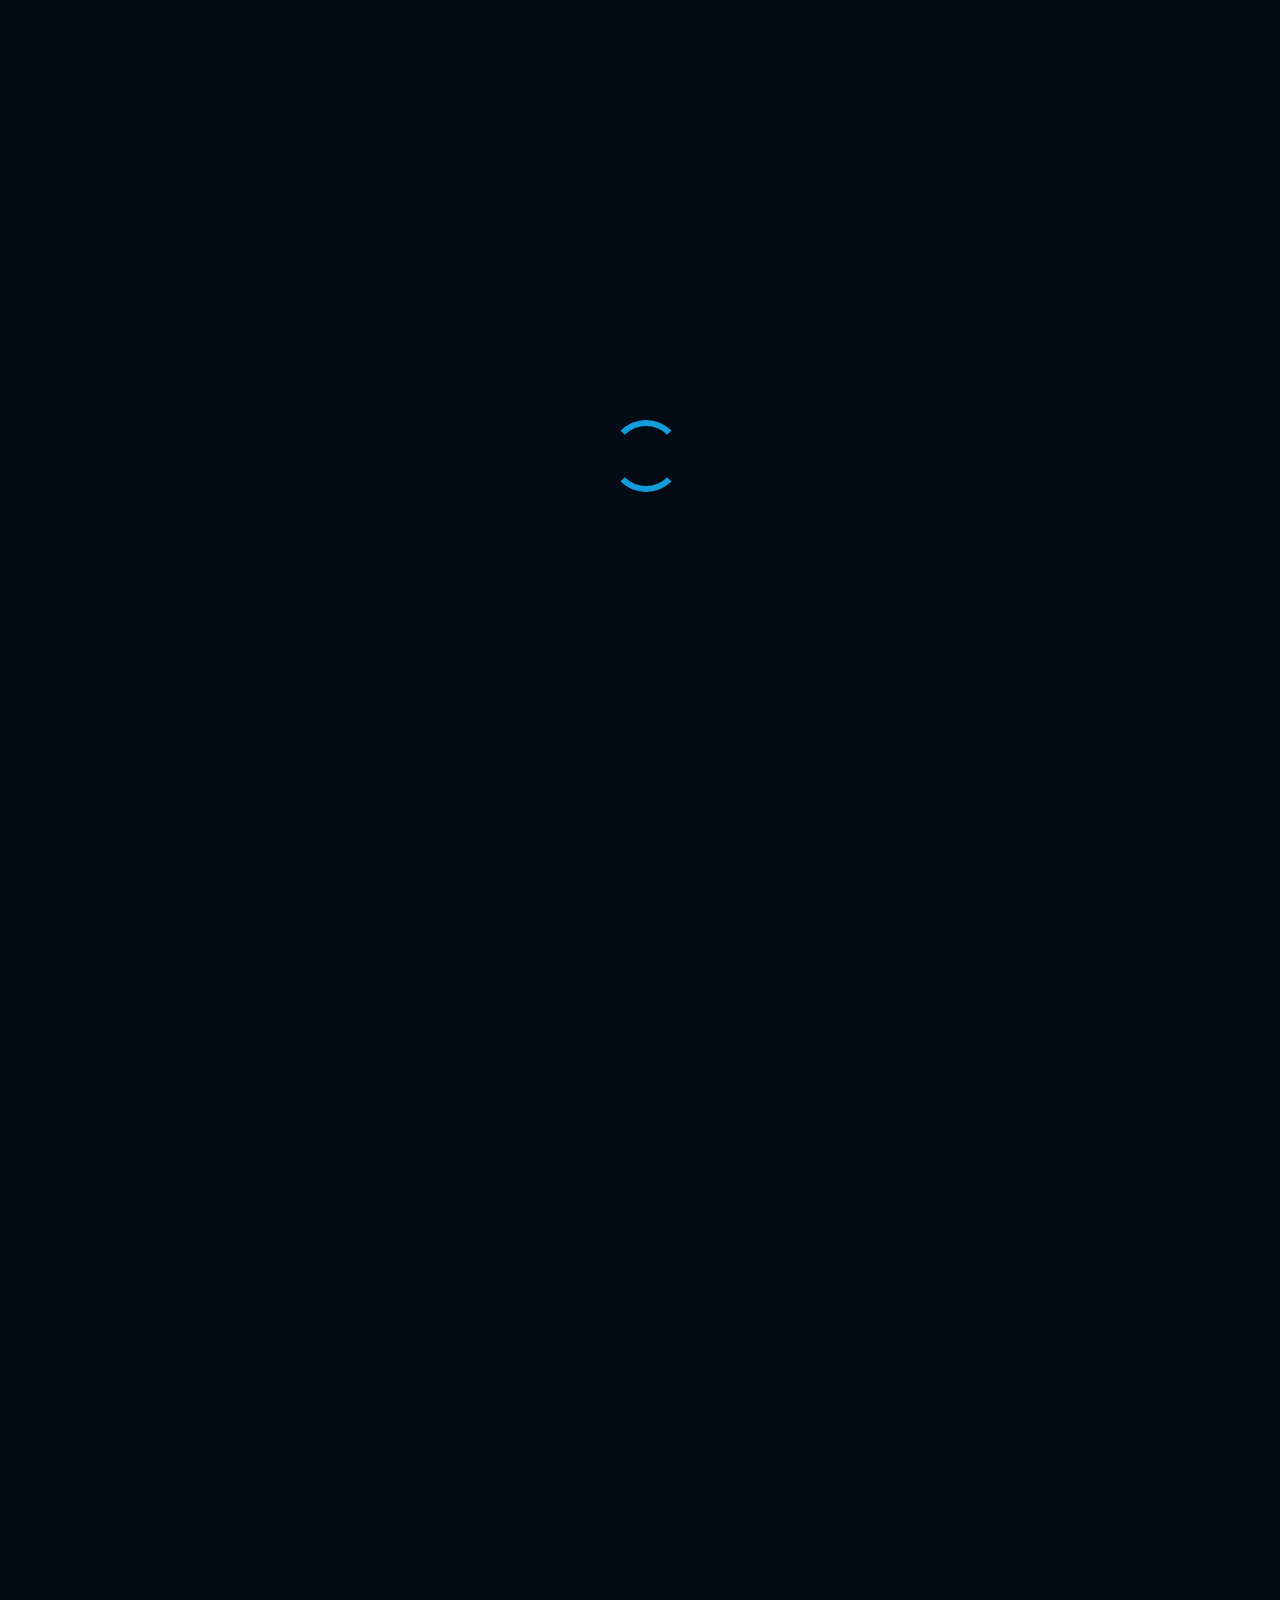
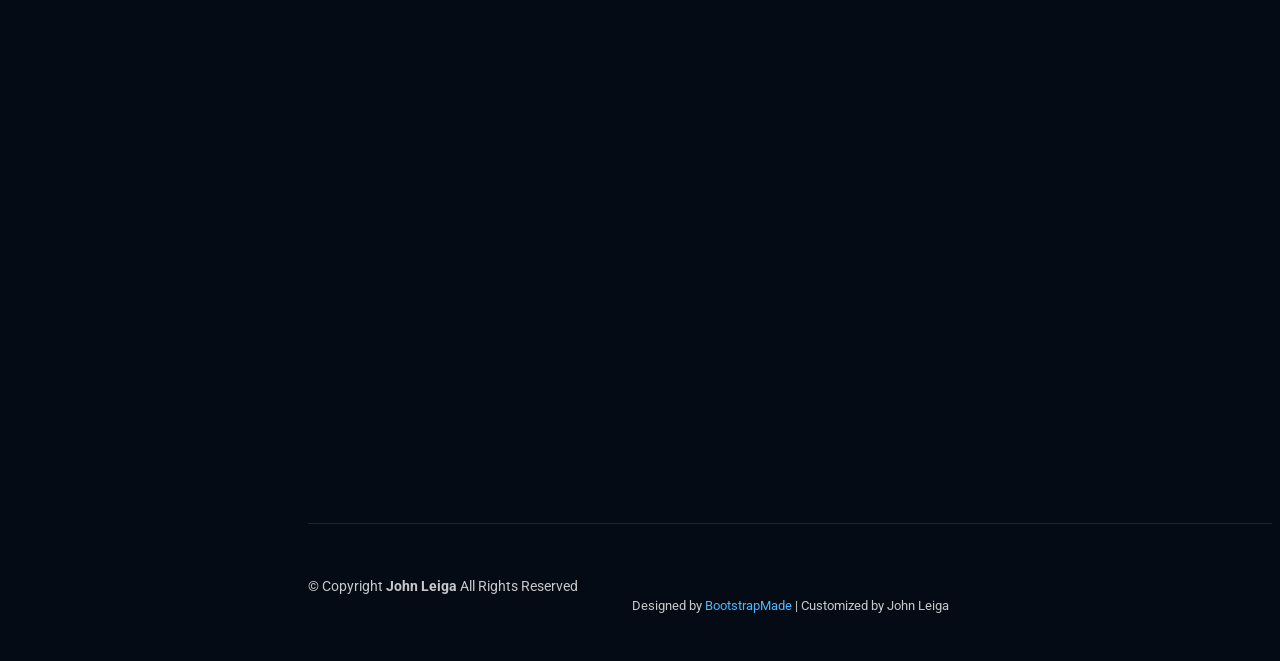
==== index.html @ da469905 "fixed sidebar labeling" ====
<!DOCTYPE html>
<html lang="en">

<head>
  <meta charset="utf-8">
  <meta content="width=device-width, initial-scale=1.0" name="viewport">
  <title>John Leiga | Mechanical Engineer</title>
  <meta content="Mechanical engineering portfolio for John Leiga featuring aerospace hardware, industrial systems optimization, and large-scale ML system design." name="description">
  <meta content="John Leiga, Mechanical Engineer, Portfolio, Aerospace, Manufacturing, Tesla, Hubble" name="keywords">

  <link href="assets/img/favicon.png" rel="icon">
  <link href="assets/img/apple-touch-icon.png" rel="apple-touch-icon">

  <link href="https://fonts.googleapis.com" rel="preconnect">
  <link href="https://fonts.gstatic.com" rel="preconnect" crossorigin>
  <link href="https://fonts.googleapis.com/css2?family=Roboto:ital,wght@0,100;0,300;0,400;0,500;0,700;0,900;1,100;0,300;1,400;1,500;1,700;1,900&family=Poppins:ital,wght@0,100;0,200;0,300;0,400;0,500;0,600;0,700;0,800;0,900;1,100;1,200;1,300;1,400;1,500;1,600;1,700;1,800;1,900&family=Raleway:ital,wght@0,100;0,200;0,300;0,400;0,500;0,600;0,700;0,800;0,900;1,100;1,200;1,300;1,400;1,500;1,600;1,700;1,800;1,900&display=swap" rel="stylesheet">

  <link href="assets/vendor/bootstrap/css/bootstrap.min.css" rel="stylesheet">
  <link href="assets/vendor/bootstrap-icons/bootstrap-icons.css" rel="stylesheet">
  <link href="assets/vendor/aos/aos.css" rel="stylesheet">
  <link href="assets/vendor/glightbox/css/glightbox.min.css" rel="stylesheet">
  <link href="assets/vendor/swiper/swiper-bundle.min.css" rel="stylesheet">

  <link href="assets/css/main.css" rel="stylesheet">
</head>

<body class="index-page">

  <header id="header" class="header dark-background d-flex flex-column">
    <i class="header-toggle d-xl-none bi bi-list"></i>

    <div class="profile-img">
      <img src="assets/img/headshot3.jpg" alt="John Leiga" class="img-fluid rounded-circle">
    </div>

    <a href="index.html" class="logo d-flex align-items-center justify-content-center">
      <h1 class="sitename">John Leiga</h1>
    </a>

    <div class="social-links text-center">
      <a href="https://github.com/johnleiga" class="github" target="_blank" rel="noopener noreferrer"><i class="bi bi-github"></i></a>
      <a href="https://www.linkedin.com/in/john-leiga-a56b13180/" class="linkedin" target="_blank" rel="noopener noreferrer"><i class="bi bi-linkedin"></i></a>
      <a href="mailto:johnleiga9@gmail.com"><i class="bi bi-envelope"></i></a>
    </div>

    <nav id="navmenu" class="navmenu">
      <ul>
        <li><a href="#hero" class="active"><i class="bi bi-house navicon"></i>Home</a></li>
        <li><a href="#about"><i class="bi bi-person navicon"></i>About</a></li>
        <li><a href="#resume"><i class="bi bi-file-earmark-text navicon"></i>Selected Results</a></li>
        <li><a href="#portfolio"><i class="bi bi-images navicon"></i>Portfolio</a></li>
        <li><a href="#focus"><i class="bi bi-hdd-stack navicon"></i>Focus Areas</a></li>
        <li><a href="#contact"><i class="bi bi-envelope navicon"></i>Contact</a></li>
      </ul>
    </nav>
  </header>

  <main class="main">

    <section id="hero" class="hero section dark-background">
      <img src="assets/img/grey-sand.jpg" alt="" data-aos="fade-in">

      <div class="container" data-aos="fade-up" data-aos-delay="100">
        <h2>John Leiga</h2>
        <p>I'm <span class="typed" data-typed-items="a Mechanical Engineer,a Hardware Builder,a Systems Thinker">a Mechanical Engineer</span></p>
        <a href="assets/files/john_resume_v_2_8.pdf" class="hero-resume-btn" target="_blank" rel="noopener noreferrer">
          <i class="bi bi-download"></i>
          Download Resume
        </a>
      </div>
    </section>

    <section id="about" class="about section">
      <div class="container section-title" data-aos="fade-up">
        <h2>About</h2>
        <p>
          Mechanical engineer focused on designing, building, and improving high-performance hardware systems under real-world constraints.
          My experience spans aerospace instrumentation, industrial manufacturing systems, and independently built large-scale computational systems.
        </p>
      </div>

      <div class="container" data-aos="fade-up" data-aos-delay="100">
        <div class="row gy-4 justify-content-center">
          <div class="col-lg-4">
            <img src="assets/img/headshot3.jpg" class="img-fluid" alt="John Leiga">
          </div>
          <div class="col-lg-8 content">
            <h2>Mechanical Engineer</h2>
            <p class="fst-italic py-3">
              I design and build high-reliability hardware and complex engineering systems across aerospace,
              manufacturing, and data-driven environments.
            </p>
            <div class="row">
              <div class="col-lg-6">
                <ul>
                  <li><i class="bi bi-chevron-right"></i> <strong>Location:</strong> <span>St. Louis, MO (Open to Relocation)</span></li>
                  <li><i class="bi bi-chevron-right"></i> <strong>Citizenship:</strong> <span>U.S. Citizen</span></li>
                  <li><i class="bi bi-chevron-right"></i> <strong>Programs:</strong> <span>Eligible for export-controlled work</span></li>
                  <li><i class="bi bi-chevron-right"></i> <strong>Education:</strong> <span>B.S. Mechanical Engineering</span></li>
                </ul>
              </div>
              <div class="col-lg-6">
                <ul>
                  <li><i class="bi bi-chevron-right"></i> <strong>Focus:</strong> <span>Hardware, manufacturing, system design</span></li>
                  <li><i class="bi bi-chevron-right"></i> <strong>CAD:</strong> <span>SolidWorks, Autodesk Inventor</span></li>
                  <li><i class="bi bi-chevron-right"></i> <strong>Technical Stack:</strong> <span>Python, MATLAB, Minitab</span></li>
                  <li><i class="bi bi-chevron-right"></i> <strong>Links:</strong> <span>GitHub & LinkedIn below</span></li>
                </ul>
              </div>
            </div>
            <p class="py-3">
              The projects on this site show the range of work I enjoy most: redesigning aerospace hardware under demanding constraints,
              stabilizing real production systems, and building modular technical infrastructure from scratch.
            </p>
          </div>
        </div>
      </div>
    </section>

    <section id="resume" class="stats section">
      <div class="container section-title" data-aos="fade-up">
        <h2>Selected Results</h2>
        <p>Examples of scale, ownership, and measurable impact across hardware and systems work.</p>
      </div>

      <div class="container" data-aos="fade-up" data-aos-delay="100">
        <div class="row gy-4">

          <div class="col-lg-3 col-md-6">
            <div class="stats-item">
              <i class="bi bi-rocket-takeoff"></i>
              <span data-purecounter-start="0" data-purecounter-end="40" data-purecounter-duration="1" class="purecounter"></span>
              <p><strong>$40M+ Program</strong> <span>preserved through aerospace transducer redesign</span></p>
            </div>
          </div>

          <div class="col-lg-3 col-md-6">
            <div class="stats-item">
              <i class="bi bi-cash-stack"></i>
              <span data-purecounter-start="0" data-purecounter-end="30" data-purecounter-duration="1" class="purecounter"></span>
              <p><strong>30% System Cost Reduction</strong> <span>achieved through architecture-level redesign</span></p>
            </div>
          </div>

          <div class="col-lg-3 col-md-6">
            <div class="stats-item">
              <i class="bi bi-gear-wide-connected"></i>
              <span data-purecounter-start="0" data-purecounter-end="14" data-purecounter-duration="1" class="purecounter"></span>
              <p><strong>14 Furnaces Stabilized</strong> <span>through mechanical and controls improvements</span></p>
            </div>
          </div>

          <div class="col-lg-3 col-md-6">
            <div class="stats-item">
              <i class="bi bi-graph-up-arrow"></i>
              <span data-purecounter-start="0" data-purecounter-end="200" data-purecounter-duration="1" class="purecounter"></span>
              <p><strong>$200K Annual Savings</strong> <span>delivered via startup waste elimination</span></p>
            </div>
          </div>

        </div>
      </div>
    </section>

    <section id="portfolio" class="portfolio section light-background">
      <div class="container section-title" data-aos="fade-up">
        <h2>Portfolio</h2>
        <p>Selected projects spanning aerospace hardware, industrial systems, and large-scale computational engineering.</p>
      </div>

      <div class="container">
        <div class="row gy-4 isotope-container" data-aos="fade-up" data-aos-delay="200">

          <div class="col-lg-4 col-md-6 portfolio-item isotope-item">
            <div class="portfolio-content h-100">
              <img src="assets/img/transducer2.jpeg" class="img-fluid" alt="Pressure transducer redesign">
              <div class="portfolio-info">
                <h4>Aerospace Pressure Transducer Redesign</h4>
                <p>Redesigned sensing architecture to preserve a $40M+ aerospace program.</p>
                <a href="portfolio-details.html" title="View Project" class="details-link"><i class="bi bi-link-45deg"></i></a>
              </div>
            </div>
          </div>

          <div class="col-lg-4 col-md-6 portfolio-item isotope-item">
            <div class="portfolio-content h-100">
              <img src="assets/img/portfolio/perlite-cuisson.jpg" class="img-fluid" alt="Industrial furnace optimization">
              <div class="portfolio-info">
                <h4>Industrial Furnace System Optimization</h4>
                <p>Stabilized a 14-furnace production system and eliminated startup waste.</p>
                <a href="service-details.html" title="View Project" class="details-link"><i class="bi bi-link-45deg"></i></a>
              </div>
            </div>
          </div>

          <div class="col-lg-4 col-md-6 portfolio-item isotope-item">
            <div class="portfolio-content h-100">
              <img src="assets/img/backbone_shap_summary.jpg" class="img-fluid" alt="Quantitative research system">
              <div class="portfolio-info">
                <h4>Quantitative Research &amp; Modeling System</h4>
                <p>Built a production-style ML pipeline for large-scale market data research.</p>
                <a href="starter-page.html" title="View Project" class="details-link"><i class="bi bi-link-45deg"></i></a>
              </div>
            </div>
          </div>

        </div>
      </div>
    </section>

    <section id="focus" class="services section">
      <div class="container section-title" data-aos="fade-up">
        <h2>Focus Areas</h2>
        <p>Core engineering themes that connect the work shown throughout this portfolio.</p>
      </div>

      <div class="container">
        <div class="row gy-4">

          <div class="col-lg-4 col-md-6" data-aos="fade-up" data-aos-delay="100">
            <div class="service-item position-relative">
              <div class="icon">
                <i class="bi bi-tools"></i>
              </div>
              <h3>Hardware Design</h3>
              <p>Precision mechanical design, GD&amp;T, tolerance analysis, structural reasoning, and prototype-backed iteration.</p>
            </div>
          </div>

          <div class="col-lg-4 col-md-6" data-aos="fade-up" data-aos-delay="200">
            <div class="service-item position-relative">
              <div class="icon">
                <i class="bi bi-cpu"></i>
              </div>
              <h3>System Optimization</h3>
              <p>Root-cause analysis and implementation work across manufacturing systems, control logic, and operating constraints.</p>
            </div>
          </div>

          <div class="col-lg-4 col-md-6" data-aos="fade-up" data-aos-delay="300">
            <div class="service-item position-relative">
              <div class="icon">
                <i class="bi bi-diagram-3"></i>
              </div>
              <h3>Systems Architecture</h3>
              <p>Modular design thinking across both physical and software-based systems, with emphasis on reproducibility and scalability.</p>
            </div>
          </div>

        </div>
      </div>
    </section>

    <section id="contact" class="contact section">
      <div class="container section-title" data-aos="fade-up">
        <h2>Contact</h2>
        <p>The best way to reach or review more of my work is through the links below.</p>
      </div>

      <div class="container" data-aos="fade-up" data-aos-delay="100">
        <div class="row gy-4">
          <div class="col-lg-6">
            <div class="info-wrap">
              <a href="https://www.google.com/maps/search/?api=1&query=St.+Louis,+MO" class="info-item info-link d-flex" data-aos="fade-up" data-aos-delay="200" target="_blank" rel="noopener noreferrer">
                <i class="bi bi-geo-alt flex-shrink-0"></i>
                <div>
                  <h3>Location</h3>
                  <p>St. Louis, MO (Open to Relocation)</p>
                </div>
              </a>

              <a href="https://github.com/johnleiga" class="info-item info-link d-flex" data-aos="fade-up" data-aos-delay="300" target="_blank" rel="noopener noreferrer">
                <i class="bi bi-github flex-shrink-0"></i>
                <div>
                  <h3>GitHub</h3>
                  <p>github.com/johnleiga</p>
                </div>
              </a>

              <a href="https://www.linkedin.com/in/john-leiga-a56b13180/" class="info-item info-link d-flex" data-aos="fade-up" data-aos-delay="400" target="_blank" rel="noopener noreferrer">
                <i class="bi bi-linkedin flex-shrink-0"></i>
                <div>
                  <h3>LinkedIn</h3>
                  <p>linkedin.com/in/john-leiga-a56b13180</p>
                </div>
              </a>

              <a href="mailto:johnleiga9@gmail.com" class="info-item info-link d-flex" data-aos="fade-up" data-aos-delay="500">
                <i class="bi bi-envelope flex-shrink-0"></i>
                <div>
                  <h3>Email</h3>
                  <p>johnleiga9@gmail.com</p>
                </div>
              </a>
            </div>
          </div>

          <div class="col-lg-6">
            <div class="info-wrap">
              <h3>What This Portfolio Shows</h3>
              <p>
                This site is built to give a concise view of how I approach engineering problems: understand the real constraint,
                identify the true driver of performance, and build a solution that holds up in practice.
              </p>
              <ul>
                <li>Aerospace hardware redesign under demanding technical and cost constraints</li>
                <li>Mechanical and process improvements in live manufacturing systems</li>
                <li>Independent design of a large-scale, production-style ML research system</li>
              </ul>
            </div>
          </div>
        </div>
      </div>
    </section>

  </main>

  <footer id="footer" class="footer position-relative light-background">
    <div class="container">
      <div class="copyright text-center ">
        <p>© <span>Copyright</span> <strong class="px-1 sitename">John Leiga</strong> <span>All Rights Reserved</span></p>
      </div>
      <div class="credits">
        Designed by <a href="https://bootstrapmade.com/" target="_blank" rel="noopener noreferrer">BootstrapMade</a> | Customized by John Leiga
      </div>
    </div>
  </footer>

  <a href="#" id="scroll-top" class="scroll-top d-flex align-items-center justify-content-center"><i class="bi bi-arrow-up-short"></i></a>
  <div id="preloader"></div>

  <script src="assets/vendor/bootstrap/js/bootstrap.bundle.min.js"></script>
  <script src="assets/vendor/php-email-form/validate.js"></script>
  <script src="assets/vendor/aos/aos.js"></script>
  <script src="assets/vendor/typed.js/typed.umd.js"></script>
  <script src="assets/vendor/purecounter/purecounter_vanilla.js"></script>
  <script src="assets/vendor/waypoints/noframework.waypoints.js"></script>
  <script src="assets/vendor/glightbox/js/glightbox.min.js"></script>
  <script src="assets/vendor/imagesloaded/imagesloaded.pkgd.min.js"></script>
  <script src="assets/vendor/isotope-layout/isotope.pkgd.min.js"></script>
  <script src="assets/vendor/swiper/swiper-bundle.min.js"></script>
  <script src="assets/js/main.js"></script>

</body>

</html>
---- assets/css/main.css ----
/**
* Template Name: iPortfolio
* Template URL: https://bootstrapmade.com/iportfolio-bootstrap-portfolio-websites-template/
* Updated: Jun 29 2024 with Bootstrap v5.3.3
* Author: BootstrapMade.com
* License: https://bootstrapmade.com/license/
*/

/*--------------------------------------------------------------
# Font & Color Variables
# Help: https://bootstrapmade.com/color-system/
--------------------------------------------------------------*/
/* Fonts */
:root {
  --default-font: "Roboto",  system-ui, -apple-system, "Segoe UI", Roboto, "Helvetica Neue", Arial, "Noto Sans", "Liberation Sans", sans-serif, "Apple Color Emoji", "Segoe UI Emoji", "Segoe UI Symbol", "Noto Color Emoji";
  --heading-font: "Raleway",  sans-serif;
  --nav-font: "Poppins",  sans-serif;
}

/* Global Colors - The following color variables are used throughout the website. Updating them here will change the color scheme of the entire website */
:root { 
  --background-color: #ffffff; /* Background color for the entire website, including individual sections */
  --default-color: #272829; /* Default color used for the majority of the text content across the entire website */
  --heading-color: #050d18; /* Color for headings, subheadings and title throughout the website */
  --accent-color: #149ddd; /* Accent color that represents your brand on the website. It's used for buttons, links, and other elements that need to stand out */
  --surface-color: #ffffff; /* The surface color is used as a background of boxed elements within sections, such as cards, icon boxes, or other elements that require a visual separation from the global background. */
  --contrast-color: #ffffff; /* Contrast color for text, ensuring readability against backgrounds of accent, heading, or default colors. */
}

/* Nav Menu Colors - The following color variables are used specifically for the navigation menu. They are separate from the global colors to allow for more customization options */
:root {
  --nav-color: #a8a9b4;  /* The default color of the main navmenu links */
  --nav-hover-color: #ffffff; /* Applied to main navmenu links when they are hovered over or active */
  --nav-mobile-background-color: #040b14; /* Used as the background color for mobile navigation menu */
  --nav-dropdown-background-color: #040b14; /* Used as the background color for dropdown items that appear when hovering over primary navigation items */
  --nav-dropdown-color: #a8a9b4; /* Used for navigation links of the dropdown items in the navigation menu. */
  --nav-dropdown-hover-color: #ffffff; /* Similar to --nav-hover-color, this color is applied to dropdown navigation links when they are hovered over. */
}

/* Color Presets - These classes override global colors when applied to any section or element, providing reuse of the sam color scheme. */

.light-background {
  --background-color: #f4fafd;
  --surface-color: #ffffff;
}

.dark-background {
  --background-color: #040b14;
  --default-color: #ffffff;
  --heading-color: #ffffff;
  --surface-color: #151f2b;
  --contrast-color: #ffffff;
}

/* Smooth scroll */
:root {
  scroll-behavior: smooth;
}

/*--------------------------------------------------------------
# General Styling & Shared Classes
--------------------------------------------------------------*/
body {
  color: var(--default-color);
  background-color: var(--background-color);
  font-family: var(--default-font);
}

a {
  color: var(--accent-color);
  text-decoration: none;
  transition: 0.3s;
}

a:hover {
  color: color-mix(in srgb, var(--accent-color), transparent 25%);
  text-decoration: none;
}

h1,
h2,
h3,
h4,
h5,
h6 {
  color: var(--heading-color);
  font-family: var(--heading-font);
}

/* PHP Email Form Messages
------------------------------*/
.php-email-form .error-message {
  display: none;
  background: #df1529;
  color: #ffffff;
  text-align: left;
  padding: 15px;
  margin-bottom: 24px;
  font-weight: 600;
}

.php-email-form .sent-message {
  display: none;
  color: #ffffff;
  background: #059652;
  text-align: center;
  padding: 15px;
  margin-bottom: 24px;
  font-weight: 600;
}

.php-email-form .loading {
  display: none;
  background: var(--surface-color);
  text-align: center;
  padding: 15px;
  margin-bottom: 24px;
}

.php-email-form .loading:before {
  content: "";
  display: inline-block;
  border-radius: 50%;
  width: 24px;
  height: 24px;
  margin: 0 10px -6px 0;
  border: 3px solid var(--accent-color);
  border-top-color: var(--surface-color);
  animation: php-email-form-loading 1s linear infinite;
}

@keyframes php-email-form-loading {
  0% {
    transform: rotate(0deg);
  }

  100% {
    transform: rotate(360deg);
  }
}

/*--------------------------------------------------------------
# Global Header
--------------------------------------------------------------*/
.header {
  color: var(--default-color);
  background-color: var(--background-color);
  position: fixed;
  top: 0;
  left: 0;
  bottom: 0;
  padding: 0 15px;
  width: 300px;
  transition: all ease-in-out 0.3s;
  overflow-y: auto;
  z-index: 997;
  border-right: 1px solid color-mix(in srgb, var(--default-color), transparent 90%);
}

.header .profile-img img {
  margin: 15px auto;
  display: block;
  width: 120px;
  border: 8px solid color-mix(in srgb, var(--default-color), transparent 85%);
}

.header .logo {
  line-height: 1;
  margin-bottom: 15px;
}

.header .logo img {
  max-height: 32px;
  margin-right: 8px;
}

.header .logo h1 {
  font-size: 24px;
  margin: 0;
  font-weight: 700;
  color: var(--heading-color);
}

.header .social-links {
  margin: 0 0 20px 0;
}

.header .social-links a {
  font-size: 16px;
  display: inline-flex;
  align-items: center;
  justify-content: center;
  background: color-mix(in srgb, var(--default-color), transparent 90%);
  color: var(--default-color);
  margin: 0 2px;
  border-radius: 50%;
  text-align: center;
  width: 40px;
  height: 40px;
  transition: 0.3s;
}

.header .social-links a:hover {
  color: var(--contrast-color);
  background: var(--accent-color);
}

@media (min-width: 1200px) {

  .header~main,
  .header~#footer {
    margin-left: 300px;
  }
}

@media (max-width: 1199px) {
  .header {
    left: -100%;
  }
}

.header.header-show {
  left: 0;
}

.header .header-toggle {
  color: var(--contrast-color);
  background-color: var(--accent-color);
  font-size: 22px;
  display: flex;
  align-items: center;
  justify-content: center;
  width: 40px;
  height: 40px;
  border-radius: 50%;
  cursor: pointer;
  position: fixed;
  top: 15px;
  right: 15px;
  z-index: 9999;
  transition: background-color 0.3s;
}

.header .header-toggle:hover {
  color: var(--contrast-color);
  background-color: color-mix(in srgb, var(--accent-color) 90%, white 15%);
}

/*--------------------------------------------------------------
# Navigation Menu
--------------------------------------------------------------*/
.mobile-nav-toggle {
  display: none;
}

.navmenu {
  padding: 0;
  z-index: 9997;
}

.navmenu ul {
  list-style: none;
  padding: 0 0 20px 0;
  margin: 0;
}

.navmenu a,
.navmenu a:focus {
  color: var(--nav-color);
  padding: 15px 10px;
  font-family: var(--nav-font);
  font-size: 16px;
  font-weight: 400;
  display: flex;
  align-items: center;
  white-space: nowrap;
  transition: 0.3s;
  width: 100%;
}

.navmenu a .navicon,
.navmenu a:focus .navicon {
  font-size: 20px;
  margin-right: 10px;
}

.navmenu a .toggle-dropdown,
.navmenu a:focus .toggle-dropdown {
  font-size: 12px;
  line-height: 0;
  margin-left: auto;
  width: 30px;
  height: 30px;
  display: flex;
  align-items: center;
  justify-content: center;
  border-radius: 50%;
  transition: 0.3s;
  flex-shrink: 0;
  background-color: color-mix(in srgb, var(--accent-color), transparent 90%);
}

.navmenu a .toggle-dropdown:hover,
.navmenu a:focus .toggle-dropdown:hover {
  background-color: var(--accent-color);
  color: var(--contrast-color);
}

.navmenu a:hover,
.navmenu .active,
.navmenu .active:focus {
  color: var(--nav-hover-color);
}

.navmenu a:hover .navicon,
.navmenu .active .navicon,
.navmenu .active:focus .navicon {
  color: var(--accent-color);
}

.navmenu .active .toggle-dropdown,
.navmenu .active:focus .toggle-dropdown {
  background-color: var(--accent-color);
  color: var(--contrast-color);
  transform: rotate(180deg);
}

.navmenu .dropdown {
  display: block;
}

.navmenu .dropdown a,
.navmenu .dropdown a:focus {
  color: --nav-dropdown-color;
}

.navmenu .dropdown a:hover,
.navmenu .dropdown .active,
.navmenu .dropdown .active:focus {
  color: var(--nav-dropdown-hover-color);
}

.navmenu .dropdown ul {
  position: static;
  display: none;
  z-index: 99;
  padding: 5px 10px;
  margin: 5px 10px;
  background-color: var(--nav-dropdown-background-color);
  border: 1px solid color-mix(in srgb, var(--default-color), transparent 90%);
  box-shadow: none;
  transition: all 0.5s ease-in-out;
}

.navmenu .dropdown ul ul {
  background-color: rgba(33, 37, 41, 0.1);
}

.navmenu .dropdown>.dropdown-active {
  display: block;
  background-color: rgba(33, 37, 41, 0.03);
}

/*--------------------------------------------------------------
# Global Footer
--------------------------------------------------------------*/
.footer {
  color: var(--default-color);
  background-color: var(--background-color);
  font-size: 14px;
  padding: 40px 0;
  position: relative;
  border-top: 1px solid color-mix(in srgb, var(--default-color), transparent 90%);
}

.footer .copyright p {
  margin-bottom: 0;
}

.footer .credits {
  margin-top: 4px;
  font-size: 13px;
  text-align: center;
}

/*--------------------------------------------------------------
# Preloader
--------------------------------------------------------------*/
#preloader {
  position: fixed;
  inset: 0;
  z-index: 999999;
  overflow: hidden;
  background: var(--background-color);
  transition: all 0.6s ease-out;
}

#preloader:before {
  content: "";
  position: fixed;
  top: calc(50% - 30px);
  left: calc(50% - 30px);
  border: 6px solid #ffffff;
  border-color: var(--accent-color) transparent var(--accent-color) transparent;
  border-radius: 50%;
  width: 60px;
  height: 60px;
  animation: animate-preloader 1.5s linear infinite;
}

@keyframes animate-preloader {
  0% {
    transform: rotate(0deg);
  }

  100% {
    transform: rotate(360deg);
  }
}

/*--------------------------------------------------------------
# Scroll Top Button
--------------------------------------------------------------*/
.scroll-top {
  position: fixed;
  visibility: hidden;
  opacity: 0;
  right: 15px;
  bottom: -15px;
  z-index: 99999;
  background-color: var(--accent-color);
  width: 44px;
  height: 44px;
  border-radius: 50px;
  transition: all 0.4s;
}

.scroll-top i {
  font-size: 24px;
  color: var(--contrast-color);
  line-height: 0;
}

.scroll-top:hover {
  background-color: color-mix(in srgb, var(--accent-color), transparent 20%);
  color: var(--contrast-color);
}

.scroll-top.active {
  visibility: visible;
  opacity: 1;
  bottom: 15px;
}

/*--------------------------------------------------------------
# Disable aos animation delay on mobile devices
--------------------------------------------------------------*/
@media screen and (max-width: 768px) {
  [data-aos-delay] {
    transition-delay: 0 !important;
  }
}

/*--------------------------------------------------------------
# Global Page Titles & Breadcrumbs
--------------------------------------------------------------*/
.page-title {
  color: var(--default-color);
  background-color: var(--background-color);
  padding: 25px 0;
  position: relative;
}

.page-title h1 {
  font-size: 24px;
  font-weight: 700;
}

.page-title .breadcrumbs ol {
  display: flex;
  flex-wrap: wrap;
  list-style: none;
  padding: 0;
  margin: 0;
  font-size: 14px;
  font-weight: 400;
}

.page-title .breadcrumbs ol li+li {
  padding-left: 10px;
}

.page-title .breadcrumbs ol li+li::before {
  content: "/";
  display: inline-block;
  padding-right: 10px;
  color: color-mix(in srgb, var(--default-color), transparent 70%);
}

/*--------------------------------------------------------------
# Global Sections
--------------------------------------------------------------*/
section,
.section {
  color: var(--default-color);
  background-color: var(--background-color);
  padding: 60px 0;
  overflow: clip;
}

/*--------------------------------------------------------------
# Global Section Titles
--------------------------------------------------------------*/
.section-title {
  padding-bottom: 60px;
  position: relative;
}

.section-title h2 {
  font-size: 32px;
  font-weight: 700;
  margin-bottom: 20px;
  padding-bottom: 20px;
  position: relative;
}

.section-title h2:after {
  content: "";
  position: absolute;
  display: block;
  width: 50px;
  height: 3px;
  background: var(--accent-color);
  left: 0;
  bottom: 0;
}

.section-title p {
  margin-bottom: 0;
}

/*--------------------------------------------------------------
# Hero Section
--------------------------------------------------------------*/
.hero {
  width: 100%;
  min-height: 100vh;
  position: relative;
  padding: 80px 0;
  display: flex;
  align-items: center;
  justify-content: center;
}

.hero img {
  position: absolute;
  inset: 0;
  display: block;
  width: 100%;
  height: 100%;
  object-fit: cover;
  z-index: 1;
}

.hero:before {
  content: "";
  background: color-mix(in srgb, var(--background-color), transparent 70%);
  position: absolute;
  inset: 0;
  z-index: 2;
}

.hero .container {
  position: relative;
  z-index: 3;
}

.hero h2 {
  margin: 0;
  font-size: 64px;
  font-weight: 700;
}

.hero p {
  margin: 5px 0 0 0;
  font-size: 26px;
}

.hero p span {
  letter-spacing: 1px;
  border-bottom: 2px solid var(--accent-color);
}

.hero .hero-resume-btn {
  display: inline-flex;
  align-items: center;
  gap: 10px;
  margin-top: 28px;
  padding: 14px 24px;
  border-radius: 999px;
  background: #0d6efd;
  color: #ffffff;
  font-weight: 600;
  letter-spacing: 0.01em;
  box-shadow: 0 14px 28px rgba(13, 110, 253, 0.28);
}

.hero .hero-resume-btn:hover,
.hero .hero-resume-btn:focus {
  background: #3d8bfd;
  color: #ffffff;
  transform: translateY(-1px);
}

.hero .social-links {
  margin-top: 25px;
}

.hero .social-links a {
  font-size: 24px;
  display: inline-block;
  color: color-mix(in srgb, var(--default-color), transparent 50%);
  line-height: 1;
  margin-right: 20px;
  transition: 0.3s;
}

.hero .social-links a:hover {
  color: var(--accent-color);
}

@media (max-width: 768px) {
  .hero h2 {
    font-size: 32px;
  }

  .hero p {
    font-size: 20px;
  }
}

/*--------------------------------------------------------------
# About Section
--------------------------------------------------------------*/
.about .content h2 {
  font-weight: 700;
  font-size: 24px;
}

.about .content ul {
  list-style: none;
  padding: 0;
}

.about .content ul li {
  margin-bottom: 20px;
  display: flex;
  align-items: center;
}

.about .content ul strong {
  margin-right: 10px;
}

.about .content ul i {
  font-size: 16px;
  margin-right: 5px;
  color: var(--accent-color);
  line-height: 0;
}

/*--------------------------------------------------------------
# Stats Section
--------------------------------------------------------------*/
.stats .stats-item {
  padding: 30px;
  width: 100%;
}

.stats .stats-item i {
  color: var(--accent-color);
  display: block;
  font-size: 44px;
  float: left;
  line-height: 0;
}

.stats .stats-item .purecounter {
  color: var(--heading-color);
  font-size: 48px;
  line-height: 40px;
  display: block;
  font-weight: 700;
  margin-left: 60px;
}

.stats .stats-item p {
  color: color-mix(in srgb, var(--default-color), transparent 40%);
  padding: 15px 0 0 0;
  margin: 0 0 0 60px;
  font-family: var(--heading-font);
  font-size: 14px;
}

/*--------------------------------------------------------------
# Skills Section
--------------------------------------------------------------*/
.skills .progress {
  height: 60px;
  display: block;
  background: none;
  border-radius: 0;
}

.skills .progress .skill {
  color: var(--heading-color);
  padding: 0;
  margin: 0 0 6px 0;
  text-transform: uppercase;
  display: block;
  font-weight: 600;
  font-family: var(--heading-font);
}

.skills .progress .skill .val {
  float: right;
  font-style: normal;
}

.skills .progress-bar-wrap {
  background: color-mix(in srgb, var(--default-color), transparent 90%);
  height: 10px;
}

.skills .progress-bar {
  width: 1px;
  height: 10px;
  transition: 0.9s;
  background-color: var(--accent-color);
}

/*--------------------------------------------------------------
# Resume Section
--------------------------------------------------------------*/
.resume .resume-title {
  color: var(--heading-color);
  font-size: 26px;
  font-weight: 700;
  margin-top: 20px;
  margin-bottom: 20px;
}

.resume .resume-item {
  padding: 0 0 20px 20px;
  margin-top: -2px;
  border-left: 2px solid var(--accent-color);
  position: relative;
}

.resume .resume-item h4 {
  line-height: 18px;
  font-size: 18px;
  font-weight: 600;
  text-transform: uppercase;
  color: color-mix(in srgb, var(--default-color), transparent 20%);
  margin-bottom: 10px;
}

.resume .resume-item h5 {
  font-size: 16px;
  padding: 5px 15px;
  display: inline-block;
  font-weight: 600;
  margin-bottom: 10px;
}

.resume .resume-item ul {
  padding-left: 20px;
}

.resume .resume-item ul li {
  padding-bottom: 10px;
}

.resume .resume-item:last-child {
  padding-bottom: 0;
}

.resume .resume-item::before {
  content: "";
  position: absolute;
  width: 16px;
  height: 16px;
  border-radius: 50px;
  left: -9px;
  top: 0;
  background: var(--background-color);
  border: 2px solid var(--accent-color);
}

/*--------------------------------------------------------------
# Portfolio Section
--------------------------------------------------------------*/
.portfolio .portfolio-filters {
  padding: 0;
  margin: 0 auto 20px auto;
  list-style: none;
  text-align: center;
}

.portfolio .portfolio-filters li {
  cursor: pointer;
  display: inline-block;
  padding: 0;
  font-size: 14px;
  font-weight: 400;
  margin: 0 10px;
  line-height: 1;
  text-transform: uppercase;
  margin-bottom: 10px;
  transition: all 0.3s ease-in-out;
}

.portfolio .portfolio-filters li:hover,
.portfolio .portfolio-filters li.filter-active {
  color: var(--accent-color);
}

.portfolio .portfolio-filters li:first-child {
  margin-left: 0;
}

.portfolio .portfolio-filters li:last-child {
  margin-right: 0;
}

@media (max-width: 575px) {
  .portfolio .portfolio-filters li {
    font-size: 14px;
    margin: 0 5px;
  }
}

.portfolio .portfolio-content {
  position: relative;
  overflow: hidden;
}

.portfolio .portfolio-content img {
  transition: 0.3s;
}

.portfolio .portfolio-content .portfolio-info {
  opacity: 0;
  position: absolute;
  inset: 0;
  z-index: 3;
  transition: all ease-in-out 0.3s;
  background: rgba(0, 0, 0, 0.6);
  padding: 15px;
}

.portfolio .portfolio-content .portfolio-info h4 {
  font-size: 14px;
  padding: 5px 10px;
  font-weight: 400;
  color: #ffffff;
  display: inline-block;
  background-color: var(--accent-color);
}

.portfolio .portfolio-content .portfolio-info p {
  position: absolute;
  bottom: 10px;
  text-align: center;
  display: inline-block;
  left: 0;
  right: 0;
  font-size: 16px;
  font-weight: 600;
  color: rgba(255, 255, 255, 0.8);
}

.portfolio .portfolio-content .portfolio-info .preview-link,
.portfolio .portfolio-content .portfolio-info .details-link {
  position: absolute;
  left: calc(50% - 40px);
  font-size: 26px;
  top: calc(50% - 14px);
  color: #fff;
  transition: 0.3s;
  line-height: 1.2;
}

.portfolio .portfolio-content .portfolio-info .preview-link:hover,
.portfolio .portfolio-content .portfolio-info .details-link:hover {
  color: var(--accent-color);
}

.portfolio .portfolio-content .portfolio-info .details-link {
  left: 50%;
  font-size: 34px;
  line-height: 0;
}

.portfolio .portfolio-content:hover .portfolio-info {
  opacity: 1;
}

.portfolio .portfolio-content:hover img {
  transform: scale(1.1);
}

/*--------------------------------------------------------------
# Services Section
--------------------------------------------------------------*/
.services .service-item {
  position: relative;
  height: 100%;
  padding: 32px 28px;
  border: 1px solid rgba(255, 255, 255, 0.14);
  border-radius: 0;
}

.services .service-item .icon {
  background: var(--accent-color);
  display: flex;
  align-items: center;
  justify-content: center;
  width: 54px;
  height: 54px;
  border-radius: 50%;
  transition: 0.5s;
  border: 1px solid var(--accent-color);
  margin-right: 20px;
}

.services .service-item .icon i {
  color: var(--contrast-color);
  font-size: 24px;
  line-height: 0;
}

.services .service-item:hover .icon {
  background: var(--surface-color);
}

.services .service-item:hover .icon i {
  color: var(--accent-color);
}

.services .service-item .title {
  font-weight: 700;
  margin-bottom: 15px;
  font-size: 18px;
}

.services .service-item .title a {
  color: var(--heading-color);
}

.services .service-item .title a:hover {
  color: var(--accent-color);
}

.services .service-item .description {
  line-height: 24px;
  font-size: 14px;
}

.services .service-item h3 {
  margin: 22px 0 14px;
}

.services .service-item p {
  margin-bottom: 0;
}

/*--------------------------------------------------------------
# Testimonials Section
--------------------------------------------------------------*/
.testimonials .testimonials-carousel,
.testimonials .testimonials-slider {
  overflow: hidden;
}

.testimonials .testimonial-item {
  box-sizing: content-box;
  text-align: center;
  min-height: 320px;
}

.testimonials .testimonial-item .testimonial-img {
  width: 90px;
  border-radius: 50%;
  margin: 0 auto;
}

.testimonials .testimonial-item h3 {
  font-size: 18px;
  font-weight: bold;
  margin: 10px 0 5px 0;
}

.testimonials .testimonial-item h4 {
  font-size: 14px;
  color: color-mix(in srgb, var(--default-color), transparent 20%);
  margin: 0;
}

.testimonials .testimonial-item .quote-icon-left,
.testimonials .testimonial-item .quote-icon-right {
  color: color-mix(in srgb, var(--accent-color), transparent 40%);
  font-size: 26px;
  line-height: 0;
}

.testimonials .testimonial-item .quote-icon-left {
  display: inline-block;
  left: -5px;
  position: relative;
}

.testimonials .testimonial-item .quote-icon-right {
  display: inline-block;
  right: -5px;
  position: relative;
  top: 10px;
  transform: scale(-1, -1);
}

.testimonials .testimonial-item p {
  font-style: italic;
  margin: 0 15px 15px 15px;
  padding: 20px;
  background-color: var(--surface-color);
  position: relative;
  margin-bottom: 35px;
  border-radius: 6px;
  box-shadow: 0px 2px 15px rgba(0, 0, 0, 0.1);
}

.testimonials .testimonial-item p::after {
  content: "";
  width: 0;
  height: 0;
  border-top: 20px solid var(--surface-color);
  border-right: 20px solid transparent;
  border-left: 20px solid transparent;
  position: absolute;
  bottom: -20px;
  left: calc(50% - 20px);
}

.testimonials .swiper-wrapper {
  height: auto;
}

.testimonials .swiper-pagination {
  margin-top: 40px;
  position: relative;
}

.testimonials .swiper-pagination .swiper-pagination-bullet {
  width: 12px;
  height: 12px;
  background-color: var(--background-color);
  opacity: 1;
  border: 1px solid var(--accent-color);
}

.testimonials .swiper-pagination .swiper-pagination-bullet-active {
  background-color: var(--accent-color);
}

/*--------------------------------------------------------------
# Contact Section
--------------------------------------------------------------*/
.contact .info-wrap {
  background-color: var(--surface-color);
  box-shadow: 0px 0px 20px rgba(0, 0, 0, 0.1);
  padding: 30px;
}

@media (max-width: 575px) {
  .contact .info-wrap {
    padding: 20px;
  }
}

.contact .info-item {
  margin-bottom: 40px;
}

.contact .info-link {
  display: flex;
  align-items: flex-start;
  color: inherit;
}

.contact .info-link:last-child {
  margin-bottom: 0;
}

.contact .info-link:hover,
.contact .info-link:focus {
  color: inherit;
}

.contact .info-item i {
  font-size: 20px;
  color: var(--accent-color);
  background: color-mix(in srgb, var(--accent-color), transparent 92%);
  width: 44px;
  height: 44px;
  display: flex;
  justify-content: center;
  align-items: center;
  border-radius: 50px;
  transition: all 0.3s ease-in-out;
  margin-right: 15px;
}

.contact .info-item h3 {
  padding: 0;
  font-size: 18px;
  font-weight: 700;
  margin-bottom: 5px;
}

.contact .info-item p {
  padding: 0;
  margin-bottom: 0;
  font-size: 14px;
}

.contact .info-item:hover i {
  background: var(--accent-color);
  color: var(--contrast-color);
}

.contact .info-link:focus-visible {
  outline: 2px solid var(--accent-color);
  outline-offset: 8px;
  border-radius: 12px;
}

.contact .php-email-form {
  background-color: var(--surface-color);
  height: 100%;
  padding: 30px;
  box-shadow: 0px 0px 20px rgba(0, 0, 0, 0.1);
}

@media (max-width: 575px) {
  .contact .php-email-form {
    padding: 20px;
  }
}

.contact .php-email-form input[type=text],
.contact .php-email-form input[type=email],
.contact .php-email-form textarea {
  font-size: 14px;
  padding: 10px 15px;
  box-shadow: none;
  border-radius: 0;
  color: var(--default-color);
  background-color: var(--surface-color);
  border-color: color-mix(in srgb, var(--default-color), transparent 80%);
}

.contact .php-email-form input[type=text]:focus,
.contact .php-email-form input[type=email]:focus,
.contact .php-email-form textarea:focus {
  border-color: var(--accent-color);
}

.contact .php-email-form input[type=text]::placeholder,
.contact .php-email-form input[type=email]::placeholder,
.contact .php-email-form textarea::placeholder {
  color: color-mix(in srgb, var(--default-color), transparent 70%);
}

.contact .php-email-form button[type=submit] {
  color: var(--contrast-color);
  background: var(--accent-color);
  border: 0;
  padding: 10px 30px;
  transition: 0.4s;
  border-radius: 50px;
}

.contact .php-email-form button[type=submit]:hover {
  background: color-mix(in srgb, var(--accent-color), transparent 25%);
}

/*--------------------------------------------------------------
# Portfolio Details Section
--------------------------------------------------------------*/
.portfolio-details .portfolio-details-slider img {
  width: 100%;
}

.portfolio-details .portfolio-details-slider .swiper-pagination {
  margin-top: 20px;
  position: relative;
}

.portfolio-details .portfolio-details-slider .swiper-pagination .swiper-pagination-bullet {
  width: 12px;
  height: 12px;
  background-color: color-mix(in srgb, var(--default-color), transparent 85%);
  opacity: 1;
}

.portfolio-details .portfolio-details-slider .swiper-pagination .swiper-pagination-bullet-active {
  background-color: var(--accent-color);
}

.portfolio-details .portfolio-info {
  padding: 30px;
  box-shadow: 0px 0 30px rgba(0, 0, 0, 0.1);
}

.portfolio-details .portfolio-info h3 {
  font-size: 22px;
  font-weight: 700;
  margin-bottom: 20px;
  padding-bottom: 20px;
  border-bottom: 1px solid color-mix(in srgb, var(--default-color), transparent 85%);
}

.portfolio-details .portfolio-info ul {
  list-style: none;
  padding: 0;
  font-size: 15px;
}

.portfolio-details .portfolio-info ul li+li {
  margin-top: 10px;
}

.portfolio-details .portfolio-description {
  padding-top: 30px;
}

.portfolio-details .portfolio-description h2 {
  font-size: 26px;
  font-weight: 700;
  margin-bottom: 20px;
}

.portfolio-details .portfolio-description p {
  padding: 0;
  color: color-mix(in srgb, var(--default-color), transparent 30%);
}

.project-summary-card {
  padding: 30px;
  border: 1px solid color-mix(in srgb, var(--default-color), transparent 86%);
  border-radius: 0;
}

.project-summary-card h3 {
  font-size: 22px;
  font-weight: 700;
  margin-bottom: 20px;
  padding-bottom: 18px;
  border-bottom: 1px solid color-mix(in srgb, var(--default-color), transparent 85%);
}

.project-summary-card ul {
  list-style: none;
  padding: 0;
  margin: 0;
  font-size: 15px;
}

.project-summary-card ul li {
  line-height: 1.6;
}

.project-summary-card ul li+li {
  margin-top: 12px;
}

.project-summary-card p:last-child {
  margin-bottom: 0;
}

/*--------------------------------------------------------------
# Service Details Section
--------------------------------------------------------------*/
.service-details .services-list {
  margin-bottom: 20px;
}

.service-details .services-img {
  margin-bottom: 20px;
}

.service-details h3 {
  font-size: 26px;
  font-weight: 700;
}

.service-details h4 {
  font-size: 20px;
  font-weight: 700;
}

.service-details p {
  font-size: 15px;
}

.service-details ul {
  list-style: none;
  padding: 0;
  font-size: 15px;
}

.service-details ul li {
  padding: 5px 0;
  display: flex;
  align-items: center;
}

.service-details ul i {
  font-size: 20px;
  margin-right: 8px;
  color: var(--accent-color);
}

/*--------------------------------------------------------------
# Starter Section Section
--------------------------------------------------------------*/
.starter-section {
  /* Add your styles here */
}
/* ===== Full-site dark theme overrides ===== */

:root {
  --background-color: #040b14;
  --default-color: #ffffff;
  --heading-color: #ffffff;
  --accent-color: #149ddd;
  --surface-color: #0f1c2e;
  --contrast-color: #ffffff;
}

body,
section,
.section,
.main,
.footer,
.page-title {
  background-color: #040b14 !important;
  color: #ffffff !important;
}

.light-background {
  --background-color: #040b14 !important;
  --surface-color: #0f1c2e !important;
}

.dark-background {
  --background-color: #040b14 !important;
  --surface-color: #0f1c2e !important;
}

.section-title p,
.about p,
.about li,
.stats .stats-item p,
.portfolio-details .portfolio-description p,
.service-details p,
.service-details ul,
.starter-section p,
.contact .info-item p,
.contact .info-wrap p,
.contact .info-wrap li,
.footer,
.footer .credits,
.page-title .breadcrumbs,
.page-title .breadcrumbs ol li,
.page-title .breadcrumbs ol li a {
  color: rgba(255, 255, 255, 0.78) !important;
}

.contact .info-wrap,
.portfolio-details .portfolio-info,
.service-details .services-list,
.services .service-item,
.portfolio .portfolio-content,
.starter-section .info-wrap {
  background-color: #0f1c2e !important;
  box-shadow: 0px 0px 20px rgba(0, 0, 0, 0.35) !important;
}

.project-summary-card {
  border-color: rgba(255, 255, 255, 0.14) !important;
}

.project-summary-card h3 {
  border-bottom-color: rgba(255, 255, 255, 0.12) !important;
}

.portfolio .portfolio-content {
  border: 1px solid rgba(255, 255, 255, 0.08);
}

.portfolio .portfolio-content .portfolio-info {
  background: rgba(4, 11, 20, 0.82) !important;
}

.contact .info-item i {
  background: rgba(20, 157, 221, 0.12) !important;
}

.contact .info-item:hover i {
  background: var(--accent-color) !important;
}

a {
  color: #4db8ff;
}

a:hover {
  color: #7ccfff;
}

h1, h2, h3, h4, h5, h6,
.about .content h2,
.portfolio-details .portfolio-description h2,
.service-details h3,
.service-details h4,
.contact .info-item h3 {
  color: #ffffff !important;
}
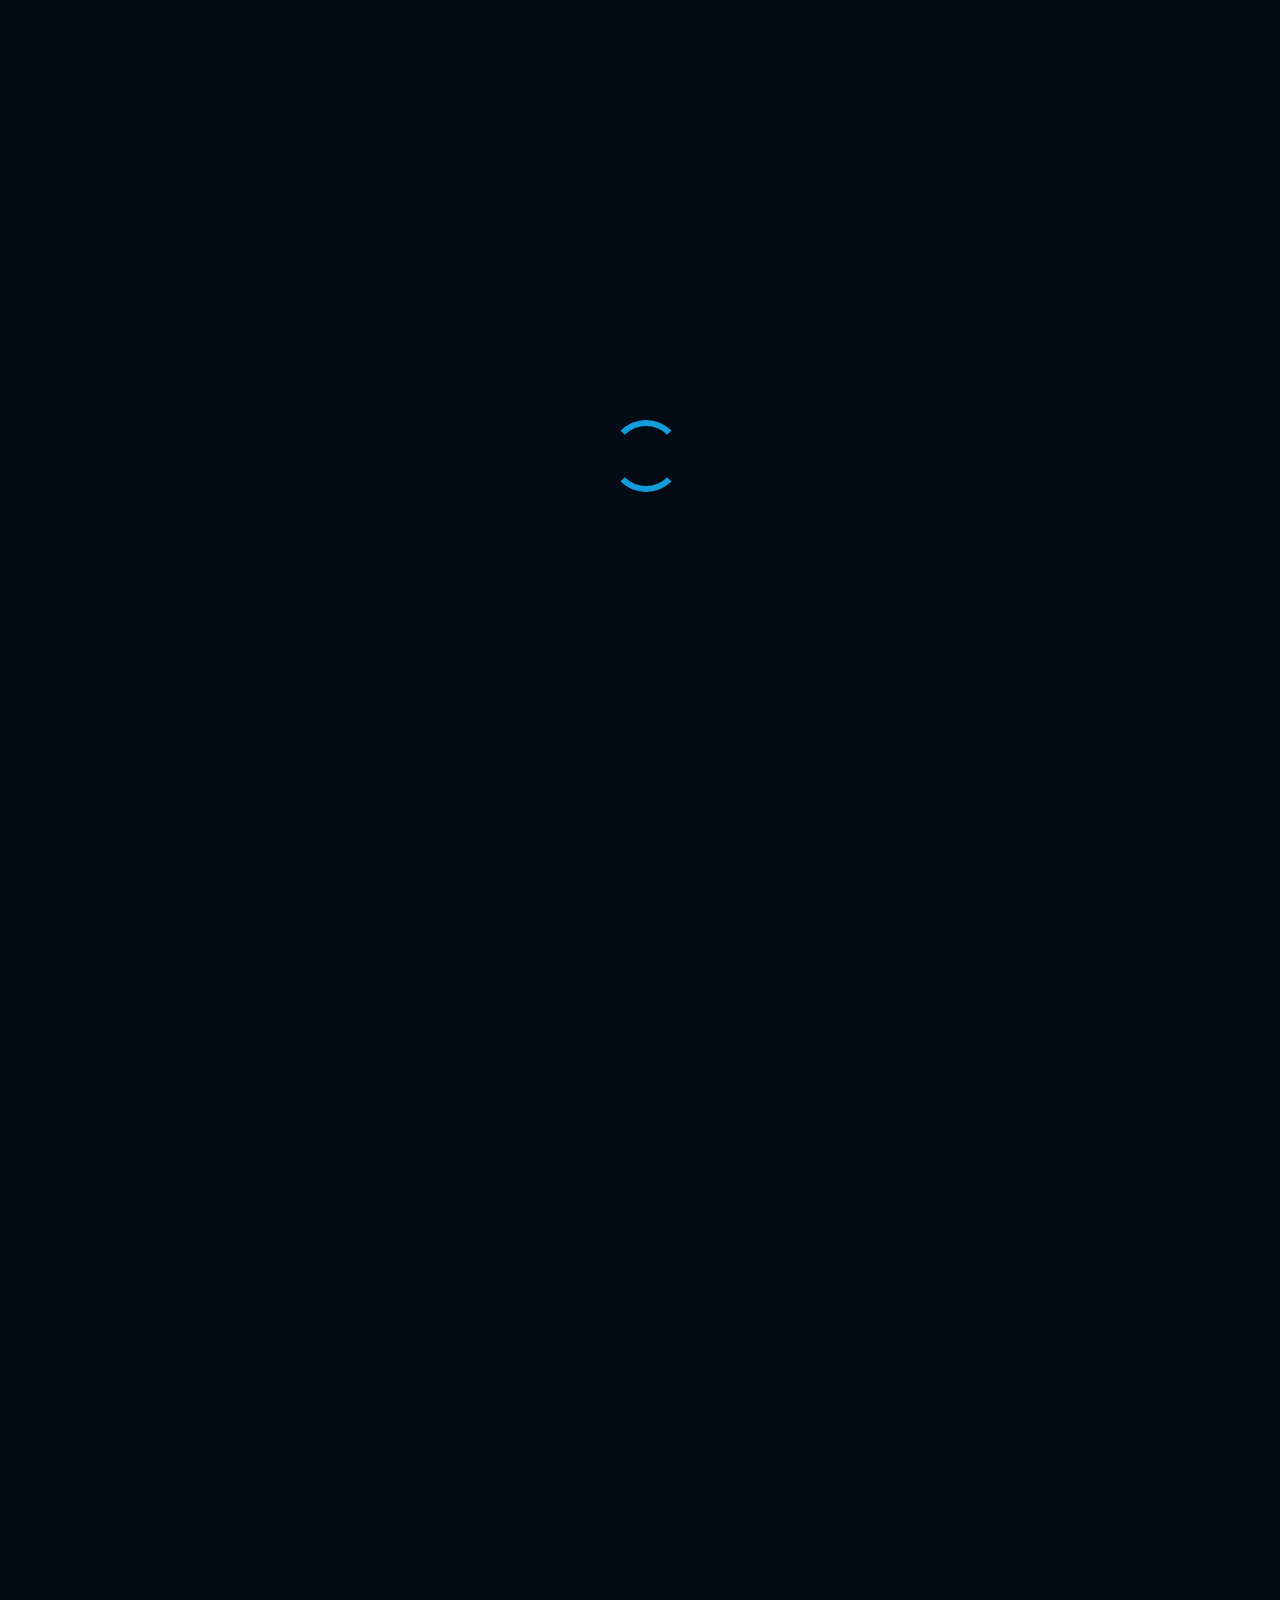
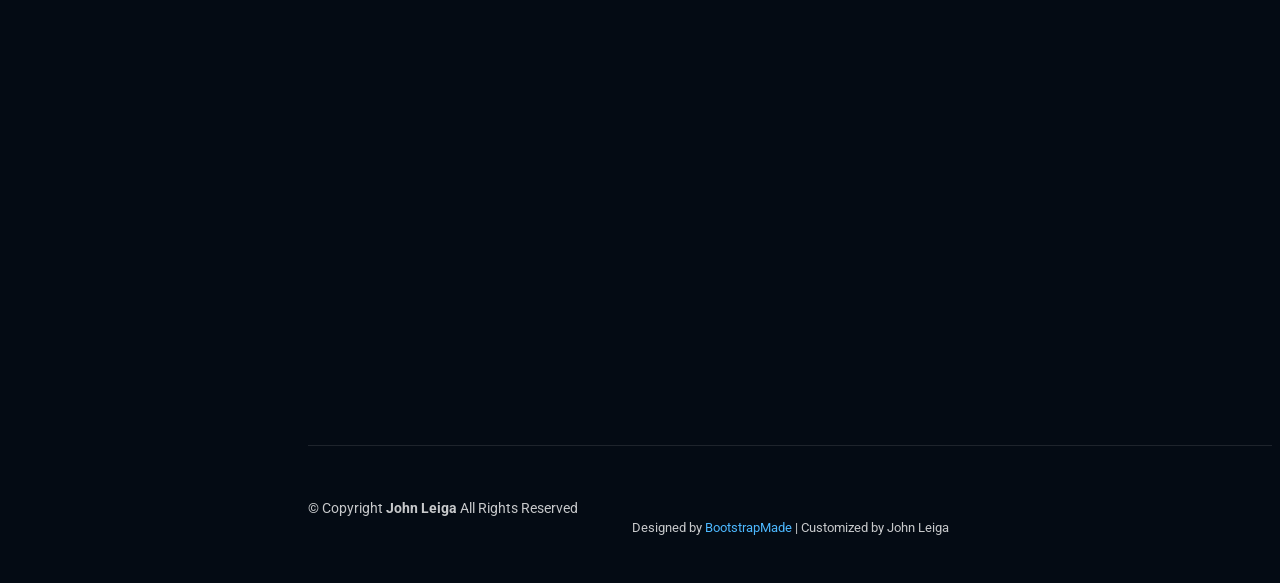
==== commit 47a8cb04: "huge rework of language, addition of system architecture diagram to quant project, numerous cosmetic" ====
--- a/index.html
+++ b/index.html
@@ -47,8 +47,8 @@
       <ul>
         <li><a href="#hero" class="active"><i class="bi bi-house navicon"></i>Home</a></li>
         <li><a href="#about"><i class="bi bi-person navicon"></i>About</a></li>
+        <li><a href="#portfolio"><i class="bi bi-images navicon"></i>Portfolio</a></li>
         <li><a href="#resume"><i class="bi bi-file-earmark-text navicon"></i>Selected Results</a></li>
-        <li><a href="#portfolio"><i class="bi bi-images navicon"></i>Portfolio</a></li>
         <li><a href="#focus"><i class="bi bi-hdd-stack navicon"></i>Focus Areas</a></li>
         <li><a href="#contact"><i class="bi bi-envelope navicon"></i>Contact</a></li>
       </ul>
@@ -62,8 +62,7 @@
 
       <div class="container" data-aos="fade-up" data-aos-delay="100">
         <h2>John Leiga</h2>
-        <p>I'm <span class="typed" data-typed-items="a Mechanical Engineer,a Hardware Builder,a Systems Thinker">a Mechanical Engineer</span></p>
-        <a href="assets/files/john_resume_v_2_8.pdf" class="hero-resume-btn" target="_blank" rel="noopener noreferrer">
+        <a href="assets/files/John_Leiga_Resume.pdf" class="hero-resume-btn" target="_blank" rel="noopener noreferrer">
           <i class="bi bi-download"></i>
           Download Resume
         </a>
@@ -74,8 +73,7 @@
       <div class="container section-title" data-aos="fade-up">
         <h2>About</h2>
         <p>
-          Mechanical engineer focused on designing, building, and improving high-performance hardware systems under real-world constraints.
-          My experience spans aerospace instrumentation, industrial manufacturing systems, and independently built large-scale computational systems.
+          Mechanical engineer with experience in aerospace instrumentation, industrial manufacturing, process engineering, and self-built technical systems. My work has included hardware design, validation testing, controls and process improvement, project execution, and capital implementation in environments where performance and reliability both matter.
         </p>
       </div>
 
@@ -87,15 +85,13 @@
           <div class="col-lg-8 content">
             <h2>Mechanical Engineer</h2>
             <p class="fst-italic py-3">
-              I design and build high-reliability hardware and complex engineering systems across aerospace,
-              manufacturing, and data-driven environments.
+              I design, validate, and improve systems under real operating constraints, from aerospace hardware and factory process systems to custom-built analytical infrastructure.
             </p>
             <div class="row">
               <div class="col-lg-6">
                 <ul>
                   <li><i class="bi bi-chevron-right"></i> <strong>Location:</strong> <span>St. Louis, MO (Open to Relocation)</span></li>
-                  <li><i class="bi bi-chevron-right"></i> <strong>Citizenship:</strong> <span>U.S. Citizen</span></li>
-                  <li><i class="bi bi-chevron-right"></i> <strong>Programs:</strong> <span>Eligible for export-controlled work</span></li>
+                  <li><i class="bi bi-chevron-right"></i> <strong>Citizenship:</strong> <span>U.S. Citizen; eligible for export-controlled work</span></li>
                   <li><i class="bi bi-chevron-right"></i> <strong>Education:</strong> <span>B.S. Mechanical Engineering</span></li>
                 </ul>
               </div>
@@ -109,63 +105,17 @@
               </div>
             </div>
             <p class="py-3">
-              The projects on this site show the range of work I enjoy most: redesigning aerospace hardware under demanding constraints,
-              stabilizing real production systems, and building modular technical infrastructure from scratch.
+              The projects featured on this site are selected highlights. They reflect the kind of work I want to be known for: diagnosing failure modes, redesigning systems at the architecture level, improving live operations, and building tools that support better engineering decisions.
             </p>
           </div>
         </div>
       </div>
     </section>
 
-    <section id="resume" class="stats section">
-      <div class="container section-title" data-aos="fade-up">
-        <h2>Selected Results</h2>
-        <p>Examples of scale, ownership, and measurable impact across hardware and systems work.</p>
-      </div>
-
-      <div class="container" data-aos="fade-up" data-aos-delay="100">
-        <div class="row gy-4">
-
-          <div class="col-lg-3 col-md-6">
-            <div class="stats-item">
-              <i class="bi bi-rocket-takeoff"></i>
-              <span data-purecounter-start="0" data-purecounter-end="40" data-purecounter-duration="1" class="purecounter"></span>
-              <p><strong>$40M+ Program</strong> <span>preserved through aerospace transducer redesign</span></p>
-            </div>
-          </div>
-
-          <div class="col-lg-3 col-md-6">
-            <div class="stats-item">
-              <i class="bi bi-cash-stack"></i>
-              <span data-purecounter-start="0" data-purecounter-end="30" data-purecounter-duration="1" class="purecounter"></span>
-              <p><strong>30% System Cost Reduction</strong> <span>achieved through architecture-level redesign</span></p>
-            </div>
-          </div>
-
-          <div class="col-lg-3 col-md-6">
-            <div class="stats-item">
-              <i class="bi bi-gear-wide-connected"></i>
-              <span data-purecounter-start="0" data-purecounter-end="14" data-purecounter-duration="1" class="purecounter"></span>
-              <p><strong>14 Furnaces Stabilized</strong> <span>through mechanical and controls improvements</span></p>
-            </div>
-          </div>
-
-          <div class="col-lg-3 col-md-6">
-            <div class="stats-item">
-              <i class="bi bi-graph-up-arrow"></i>
-              <span data-purecounter-start="0" data-purecounter-end="200" data-purecounter-duration="1" class="purecounter"></span>
-              <p><strong>$200K Annual Savings</strong> <span>delivered via startup waste elimination</span></p>
-            </div>
-          </div>
-
-        </div>
-      </div>
-    </section>
-
     <section id="portfolio" class="portfolio section light-background">
       <div class="container section-title" data-aos="fade-up">
         <h2>Portfolio</h2>
-        <p>Selected projects spanning aerospace hardware, industrial systems, and large-scale computational engineering.</p>
+        <p>Selected work in aerospace hardware, industrial systems, and large-scale computational engineering.</p>
       </div>
 
       <div class="container">
@@ -176,7 +126,7 @@
               <img src="assets/img/transducer2.jpeg" class="img-fluid" alt="Pressure transducer redesign">
               <div class="portfolio-info">
                 <h4>Aerospace Pressure Transducer Redesign</h4>
-                <p>Redesigned sensing architecture to preserve a $40M+ aerospace program.</p>
+                <p>Redesigned transducer architecture to preserve a $40M+ aerospace program.</p>
                 <a href="portfolio-details.html" title="View Project" class="details-link"><i class="bi bi-link-45deg"></i></a>
               </div>
             </div>
@@ -198,7 +148,7 @@
               <img src="assets/img/backbone_shap_summary.jpg" class="img-fluid" alt="Quantitative research system">
               <div class="portfolio-info">
                 <h4>Quantitative Research &amp; Modeling System</h4>
-                <p>Built a production-style ML pipeline for large-scale market data research.</p>
+                <p>Built a modular ML pipeline for large-scale market data research.</p>
                 <a href="starter-page.html" title="View Project" class="details-link"><i class="bi bi-link-45deg"></i></a>
               </div>
             </div>
@@ -208,10 +158,53 @@
       </div>
     </section>
 
+    <section id="resume" class="stats section">
+      <div class="container section-title" data-aos="fade-up">
+        <h2>Selected Results</h2>
+      </div>
+
+      <div class="container" data-aos="fade-up" data-aos-delay="100">
+        <div class="row gy-4">
+
+          <div class="col-lg-3 col-md-6">
+            <div class="stats-item">
+              <i class="bi bi-rocket-takeoff"></i>
+              <span data-purecounter-start="0" data-purecounter-end="40" data-purecounter-duration="1" class="purecounter"></span>
+              <p><strong>$40M+ Program</strong> <span>preserved through aerospace transducer redesign</span></p>
+            </div>
+          </div>
+
+          <div class="col-lg-3 col-md-6">
+            <div class="stats-item">
+              <i class="bi bi-cash-stack"></i>
+              <span data-purecounter-start="0" data-purecounter-end="30" data-purecounter-duration="1" class="purecounter"></span>
+              <p><strong>30% System Cost Reduction</strong> <span>achieved through transducer redesign</span></p>
+            </div>
+          </div>
+
+          <div class="col-lg-3 col-md-6">
+            <div class="stats-item">
+              <i class="bi bi-gear-wide-connected"></i>
+              <span data-purecounter-start="0" data-purecounter-end="14" data-purecounter-duration="1" class="purecounter"></span>
+              <p><strong>14 Furnaces Stabilized</strong> <span>through mechanical and controls improvements</span></p>
+            </div>
+          </div>
+
+          <div class="col-lg-3 col-md-6">
+            <div class="stats-item">
+              <i class="bi bi-graph-up-arrow"></i>
+              <span data-purecounter-start="0" data-purecounter-end="200" data-purecounter-duration="1" class="purecounter"></span>
+              <p><strong>$200K Annual Savings</strong> <span>delivered through startup waste elimination</span></p>
+            </div>
+          </div>
+
+        </div>
+      </div>
+    </section>
+
     <section id="focus" class="services section">
       <div class="container section-title" data-aos="fade-up">
         <h2>Focus Areas</h2>
-        <p>Core engineering themes that connect the work shown throughout this portfolio.</p>
       </div>
 
       <div class="container">
@@ -223,7 +216,7 @@
                 <i class="bi bi-tools"></i>
               </div>
               <h3>Hardware Design</h3>
-              <p>Precision mechanical design, GD&amp;T, tolerance analysis, structural reasoning, and prototype-backed iteration.</p>
+              <p>Precision design, GD&amp;T, tolerance analysis, and prototype-driven iteration for hardware that must perform reliably.</p>
             </div>
           </div>
 
@@ -233,7 +226,7 @@
                 <i class="bi bi-cpu"></i>
               </div>
               <h3>System Optimization</h3>
-              <p>Root-cause analysis and implementation work across manufacturing systems, control logic, and operating constraints.</p>
+              <p>Root-cause analysis, controls integration, and implementation in manufacturing systems under live operating constraints.</p>
             </div>
           </div>
 
@@ -243,7 +236,7 @@
                 <i class="bi bi-diagram-3"></i>
               </div>
               <h3>Systems Architecture</h3>
-              <p>Modular design thinking across both physical and software-based systems, with emphasis on reproducibility and scalability.</p>
+              <p>Scalable system design across hardware and software with emphasis on robustness, reproducibility, and maintainability.</p>
             </div>
           </div>
 
@@ -254,7 +247,6 @@
     <section id="contact" class="contact section">
       <div class="container section-title" data-aos="fade-up">
         <h2>Contact</h2>
-        <p>The best way to reach or review more of my work is through the links below.</p>
       </div>
 
       <div class="container" data-aos="fade-up" data-aos-delay="100">
@@ -299,13 +291,12 @@
             <div class="info-wrap">
               <h3>What This Portfolio Shows</h3>
               <p>
-                This site is built to give a concise view of how I approach engineering problems: understand the real constraint,
-                identify the true driver of performance, and build a solution that holds up in practice.
+                This portfolio reflects how I solve engineering problems: break them down to first principles, identify the constraint that actually matters, and build solutions that work in the real world.
               </p>
               <ul>
-                <li>Aerospace hardware redesign under demanding technical and cost constraints</li>
-                <li>Mechanical and process improvements in live manufacturing systems</li>
-                <li>Independent design of a large-scale, production-style ML research system</li>
+                <li><i class="bi bi-chevron-right"></i>Reduce ambiguous problems to the core mechanics</li>
+                <li><i class="bi bi-chevron-right"></i>Focus effort on the variables that drive performance, reliability, and cost</li>
+                <li><i class="bi bi-chevron-right"></i>Validate quickly through testing, iteration, and measurable results</li>
               </ul>
             </div>
           </div>
--- a/assets/css/main.css
+++ b/assets/css/main.css
@@ -655,7 +655,7 @@
 .about .content ul li {
   margin-bottom: 20px;
   display: flex;
-  align-items: center;
+  align-items: flex-start;
 }
 
 .about .content ul strong {
@@ -665,6 +665,7 @@
 .about .content ul i {
   font-size: 16px;
   margin-right: 5px;
+  margin-top: 3px;
   color: var(--accent-color);
   line-height: 0;
 }
@@ -1080,6 +1081,7 @@
   background-color: var(--surface-color);
   box-shadow: 0px 0px 20px rgba(0, 0, 0, 0.1);
   padding: 30px;
+  border: 1px solid color-mix(in srgb, var(--default-color), transparent 86%);
 }
 
 @media (max-width: 575px) {
@@ -1134,6 +1136,30 @@
   font-size: 14px;
 }
 
+.contact .info-wrap ul {
+  list-style: none;
+  padding: 0;
+  margin: 0;
+}
+
+.contact .info-wrap ul li {
+  display: flex;
+  align-items: flex-start;
+  margin-bottom: 10px;
+}
+
+.contact .info-wrap ul li i {
+  font-size: 16px;
+  margin-right: 6px;
+  margin-top: 2px;
+  color: var(--accent-color);
+  line-height: 1;
+  background: none !important;
+  width: auto;
+  height: auto;
+  border-radius: 0;
+}
+
 .contact .info-item:hover i {
   background: var(--accent-color);
   color: var(--contrast-color);
@@ -1289,6 +1315,25 @@
   margin-bottom: 0;
 }
 
+.content-list {
+  list-style: none;
+  padding: 0;
+  margin: 0 0 20px 0;
+}
+
+.content-list li {
+  padding: 5px 0;
+  display: flex;
+  align-items: center;
+  color: rgba(255, 255, 255, 0.78);
+}
+
+.content-list i {
+  font-size: 20px;
+  margin-right: 8px;
+  color: var(--accent-color);
+}
+
 /*--------------------------------------------------------------
 # Service Details Section
 --------------------------------------------------------------*/
@@ -1298,6 +1343,10 @@
 
 .service-details .services-img {
   margin-bottom: 20px;
+}
+
+.starter-section .services-img {
+  margin-bottom: 30px;
 }
 
 .service-details h3 {
@@ -1324,6 +1373,11 @@
   padding: 5px 0;
   display: flex;
   align-items: center;
+}
+
+.service-details .project-summary-card ul li {
+  padding: 0;
+  display: list-item;
 }
 
 .service-details ul i {
@@ -1398,6 +1452,10 @@
   box-shadow: 0px 0px 20px rgba(0, 0, 0, 0.35) !important;
 }
 
+.contact .info-wrap {
+  border-color: rgba(255, 255, 255, 0.14) !important;
+}
+
 .project-summary-card {
   border-color: rgba(255, 255, 255, 0.14) !important;
 }
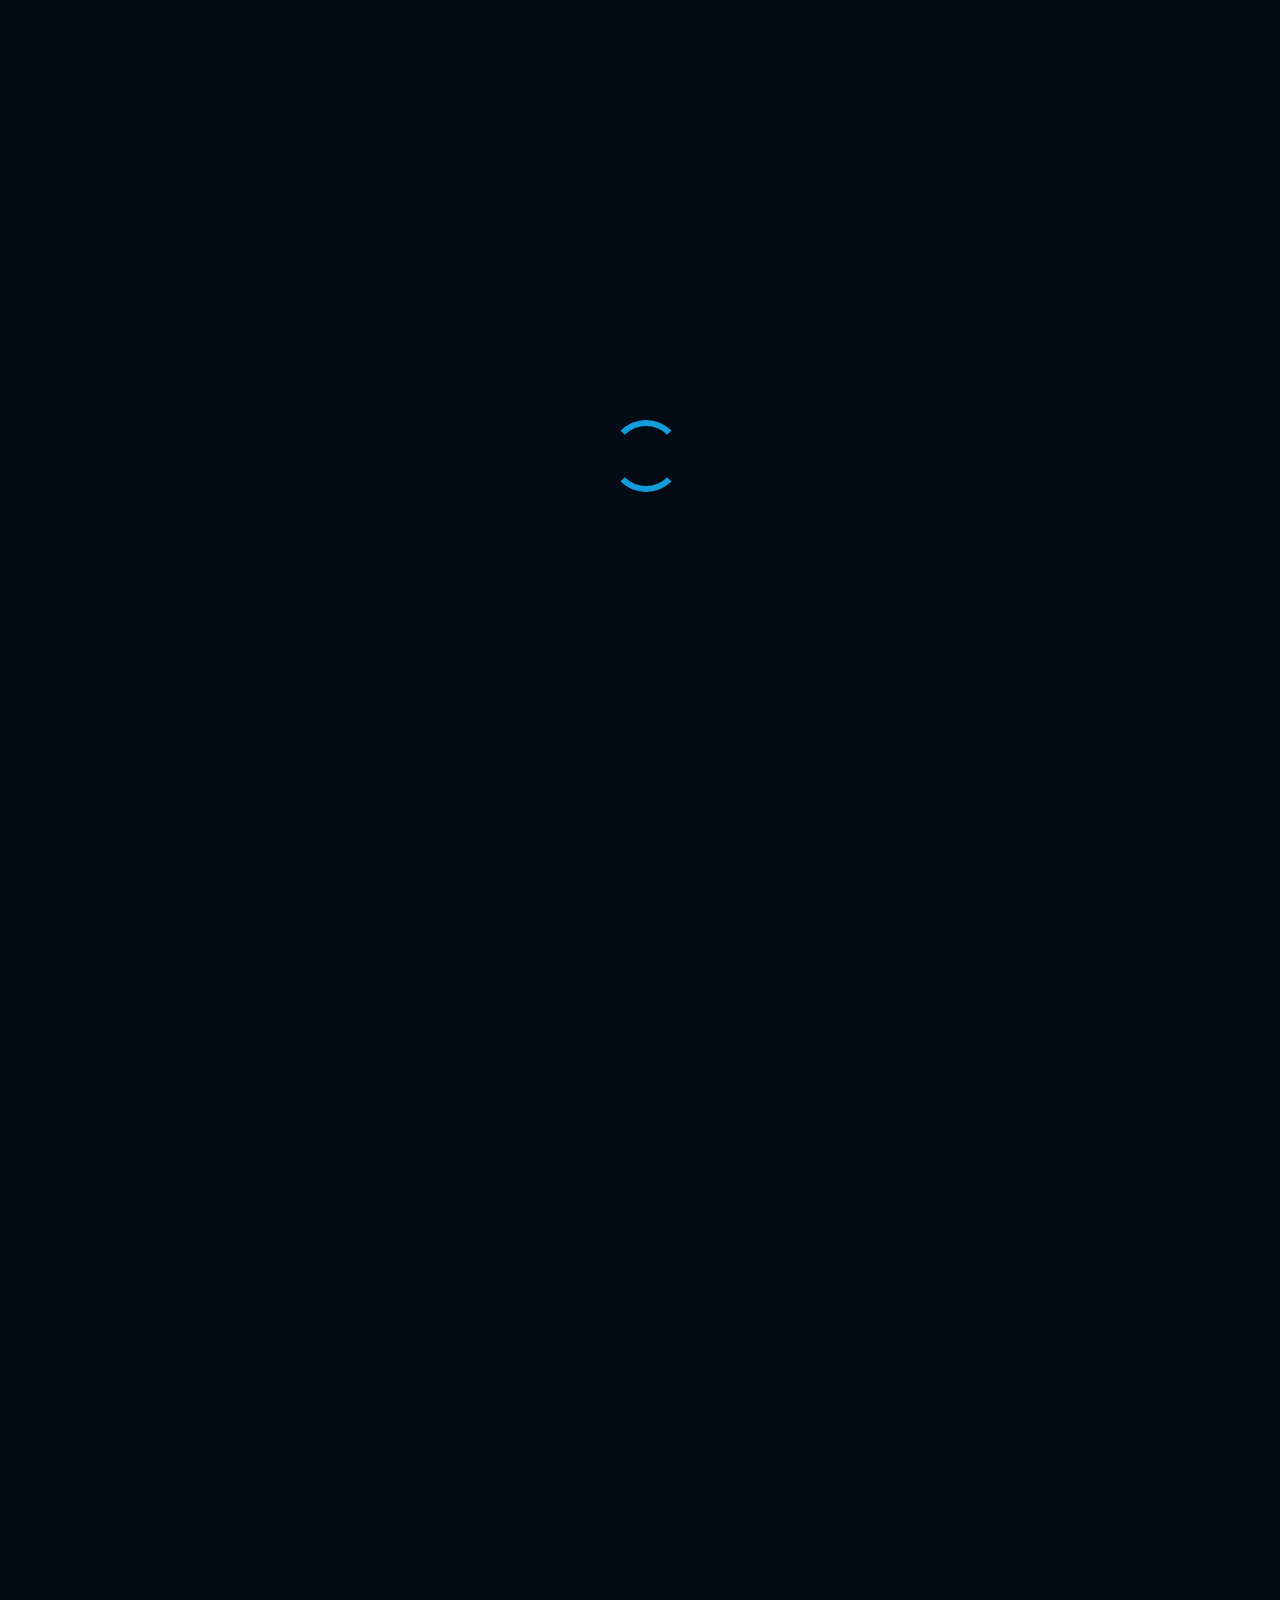
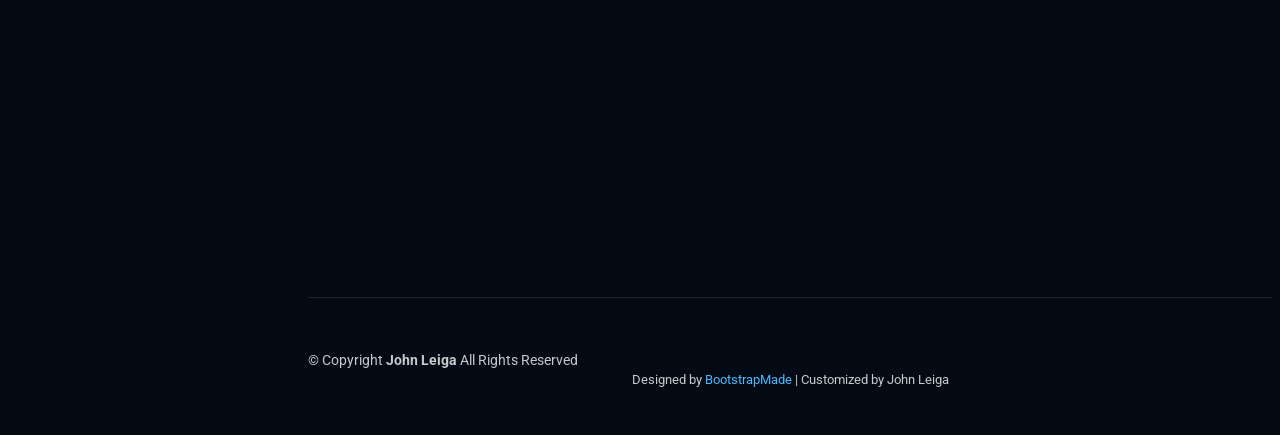
==== commit 1d70f631: "cosmetic update, removed location info, updated page names to reflect project titles" ====
--- a/index.html
+++ b/index.html
@@ -90,7 +90,6 @@
             <div class="row">
               <div class="col-lg-6">
                 <ul>
-                  <li><i class="bi bi-chevron-right"></i> <strong>Location:</strong> <span>St. Louis, MO (Open to Relocation)</span></li>
                   <li><i class="bi bi-chevron-right"></i> <strong>Citizenship:</strong> <span>U.S. Citizen; eligible for export-controlled work</span></li>
                   <li><i class="bi bi-chevron-right"></i> <strong>Education:</strong> <span>B.S. Mechanical Engineering</span></li>
                 </ul>
@@ -127,7 +126,7 @@
               <div class="portfolio-info">
                 <h4>Aerospace Pressure Transducer Redesign</h4>
                 <p>Redesigned transducer architecture to preserve a $40M+ aerospace program.</p>
-                <a href="portfolio-details.html" title="View Project" class="details-link"><i class="bi bi-link-45deg"></i></a>
+                <a href="aerospace-pressure-transducer-redesign.html" title="View Project" class="details-link"><i class="bi bi-link-45deg"></i></a>
               </div>
             </div>
           </div>
@@ -138,7 +137,7 @@
               <div class="portfolio-info">
                 <h4>Industrial Furnace System Optimization</h4>
                 <p>Stabilized a 14-furnace production system and eliminated startup waste.</p>
-                <a href="service-details.html" title="View Project" class="details-link"><i class="bi bi-link-45deg"></i></a>
+                <a href="industrial-furnace-system-optimization.html" title="View Project" class="details-link"><i class="bi bi-link-45deg"></i></a>
               </div>
             </div>
           </div>
@@ -149,7 +148,7 @@
               <div class="portfolio-info">
                 <h4>Quantitative Research &amp; Modeling System</h4>
                 <p>Built a modular ML pipeline for large-scale market data research.</p>
-                <a href="starter-page.html" title="View Project" class="details-link"><i class="bi bi-link-45deg"></i></a>
+                <a href="quantitative-research-modeling-system.html" title="View Project" class="details-link"><i class="bi bi-link-45deg"></i></a>
               </div>
             </div>
           </div>
@@ -253,14 +252,6 @@
         <div class="row gy-4">
           <div class="col-lg-6">
             <div class="info-wrap">
-              <a href="https://www.google.com/maps/search/?api=1&query=St.+Louis,+MO" class="info-item info-link d-flex" data-aos="fade-up" data-aos-delay="200" target="_blank" rel="noopener noreferrer">
-                <i class="bi bi-geo-alt flex-shrink-0"></i>
-                <div>
-                  <h3>Location</h3>
-                  <p>St. Louis, MO (Open to Relocation)</p>
-                </div>
-              </a>
-
               <a href="https://github.com/johnleiga" class="info-item info-link d-flex" data-aos="fade-up" data-aos-delay="300" target="_blank" rel="noopener noreferrer">
                 <i class="bi bi-github flex-shrink-0"></i>
                 <div>
--- a/assets/css/main.css
+++ b/assets/css/main.css
@@ -940,14 +940,6 @@
   color: var(--contrast-color);
   font-size: 24px;
   line-height: 0;
-}
-
-.services .service-item:hover .icon {
-  background: var(--surface-color);
-}
-
-.services .service-item:hover .icon i {
-  color: var(--accent-color);
 }
 
 .services .service-item .title {
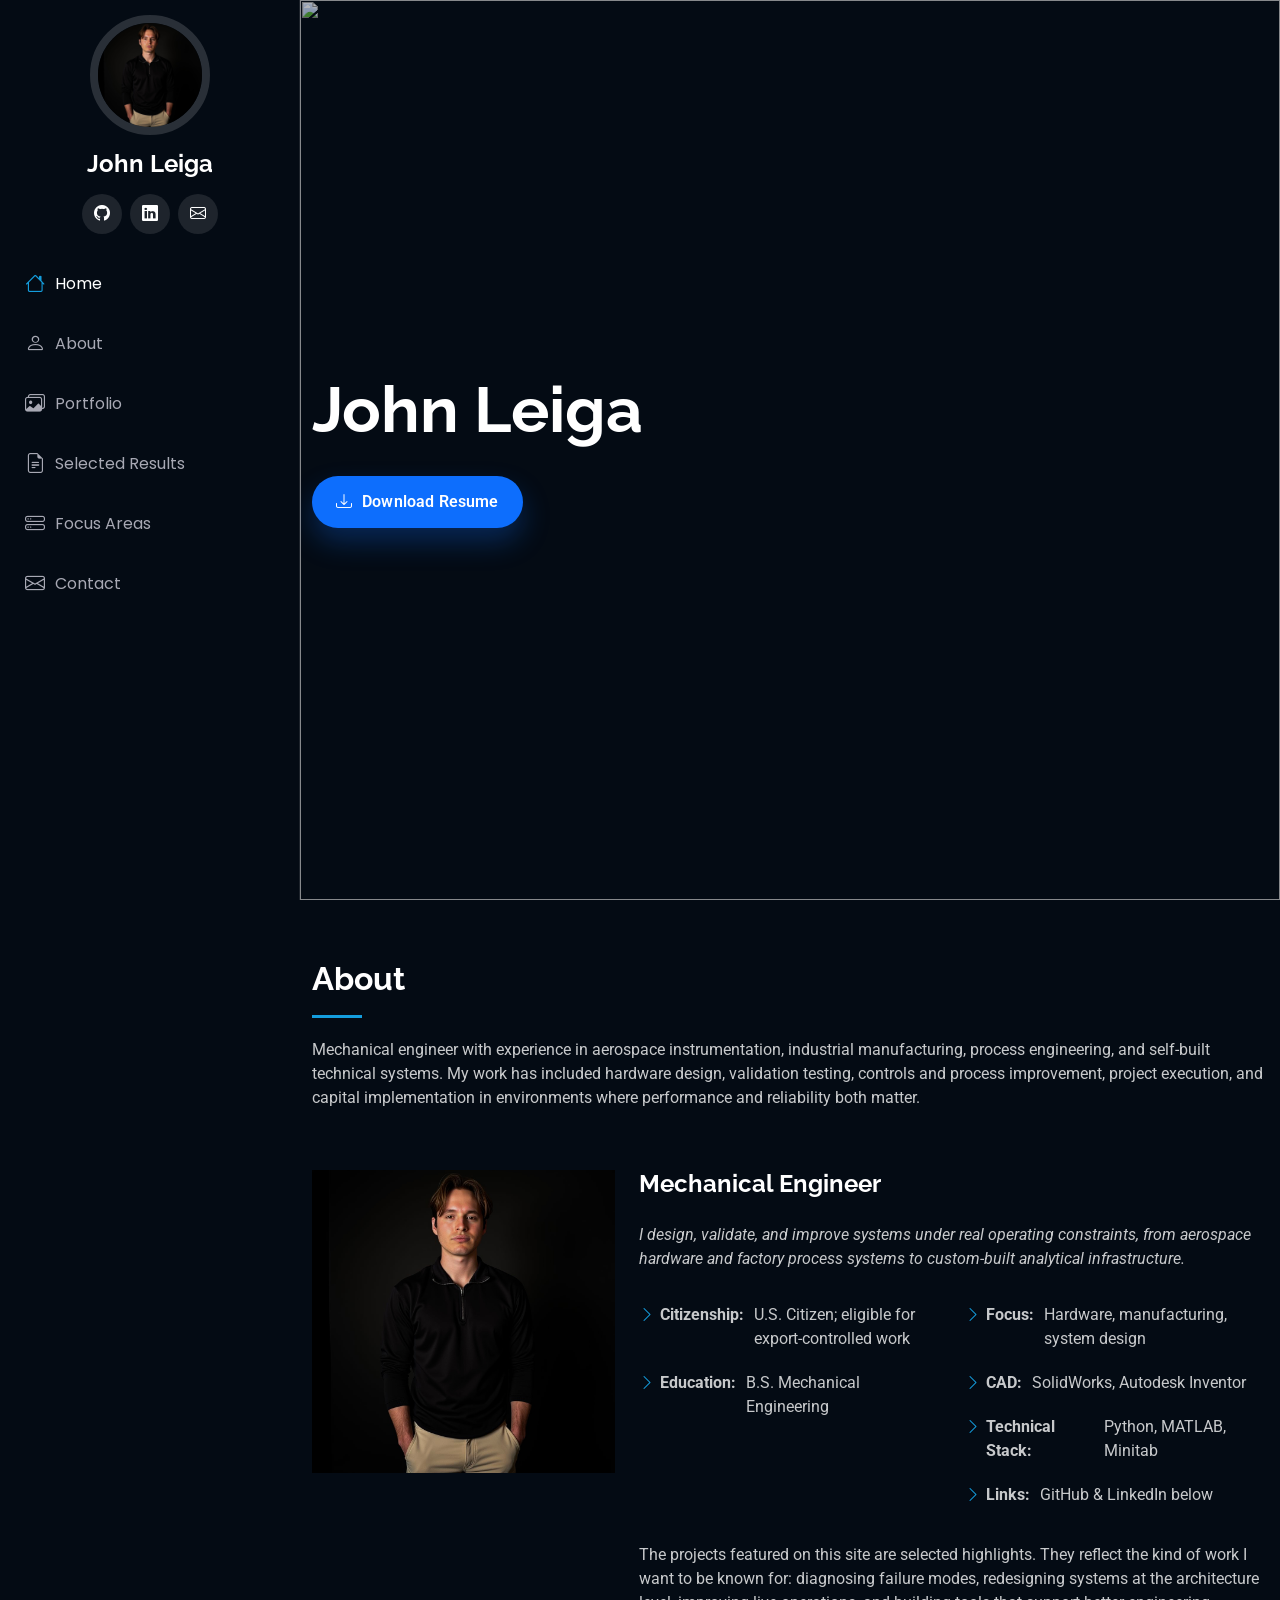
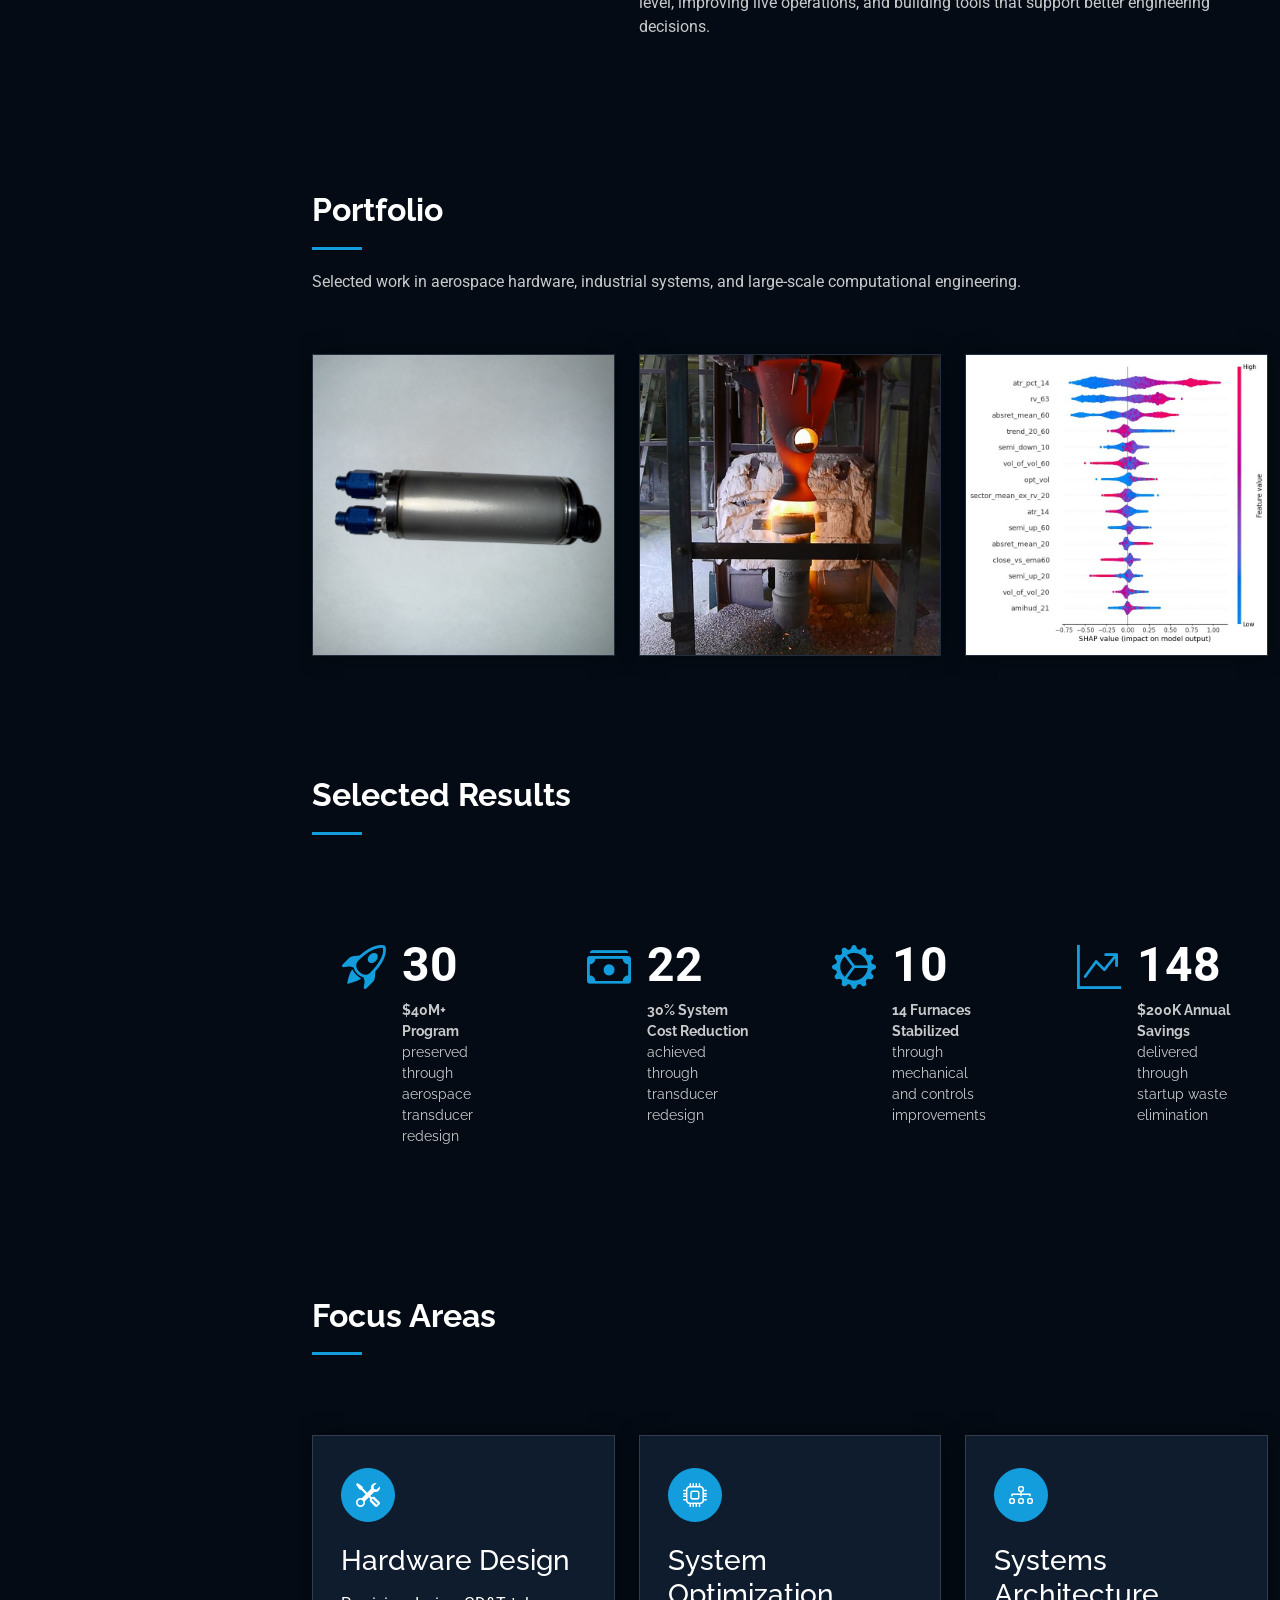
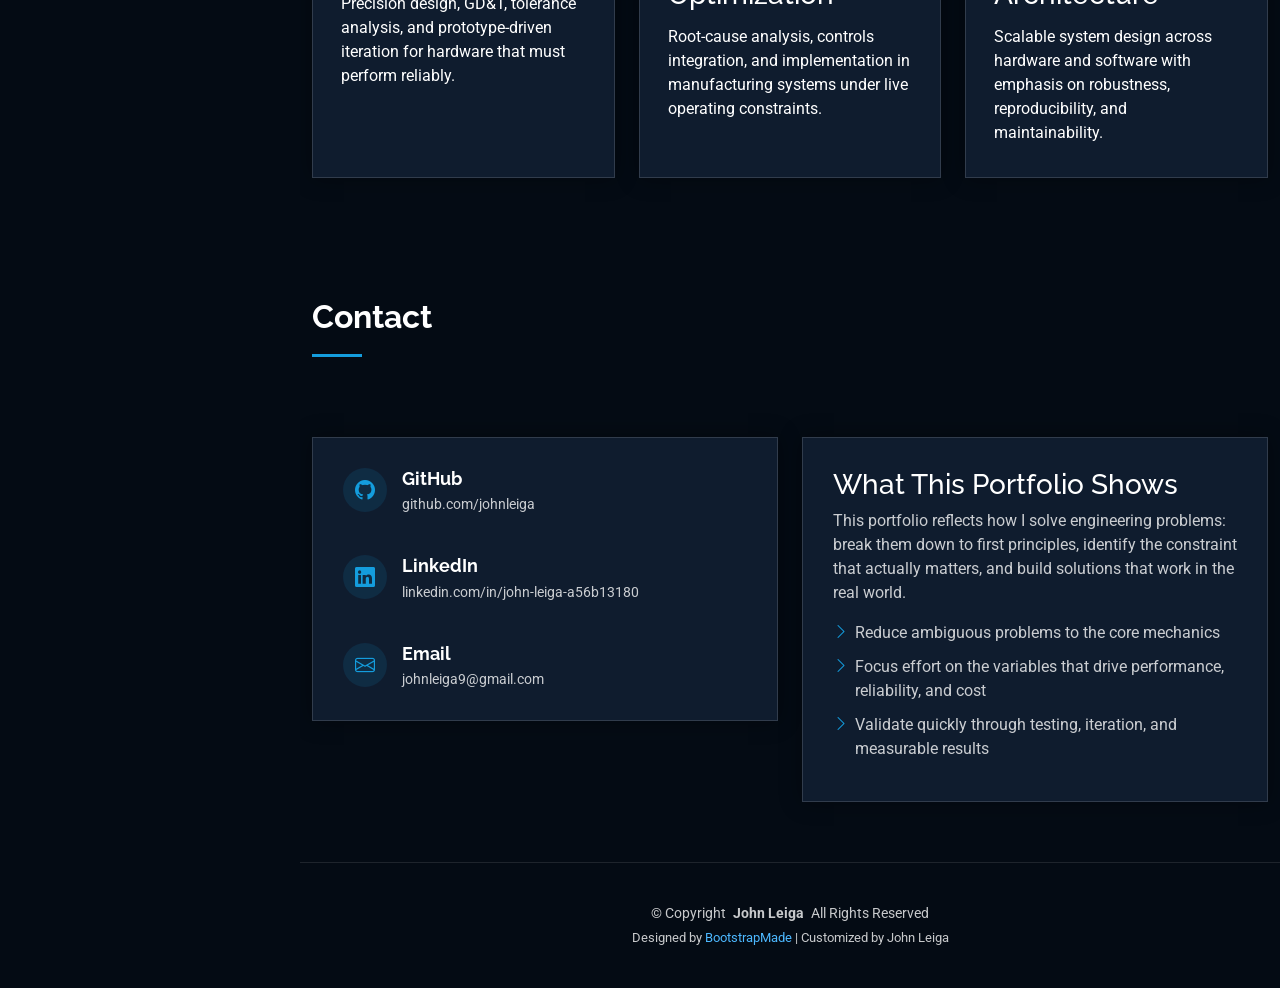
==== commit 0f67da00: "updated resume" ====
--- a/index.html
+++ b/index.html
@@ -1,328 +1,328 @@
-<!DOCTYPE html>
-<html lang="en">
-
-<head>
-  <meta charset="utf-8">
-  <meta content="width=device-width, initial-scale=1.0" name="viewport">
-  <title>John Leiga | Mechanical Engineer</title>
-  <meta content="Mechanical engineering portfolio for John Leiga featuring aerospace hardware, industrial systems optimization, and large-scale ML system design." name="description">
-  <meta content="John Leiga, Mechanical Engineer, Portfolio, Aerospace, Manufacturing, Tesla, Hubble" name="keywords">
-
-  <link href="assets/img/favicon.png" rel="icon">
-  <link href="assets/img/apple-touch-icon.png" rel="apple-touch-icon">
-
-  <link href="https://fonts.googleapis.com" rel="preconnect">
-  <link href="https://fonts.gstatic.com" rel="preconnect" crossorigin>
-  <link href="https://fonts.googleapis.com/css2?family=Roboto:ital,wght@0,100;0,300;0,400;0,500;0,700;0,900;1,100;0,300;1,400;1,500;1,700;1,900&family=Poppins:ital,wght@0,100;0,200;0,300;0,400;0,500;0,600;0,700;0,800;0,900;1,100;1,200;1,300;1,400;1,500;1,600;1,700;1,800;1,900&family=Raleway:ital,wght@0,100;0,200;0,300;0,400;0,500;0,600;0,700;0,800;0,900;1,100;1,200;1,300;1,400;1,500;1,600;1,700;1,800;1,900&display=swap" rel="stylesheet">
-
-  <link href="assets/vendor/bootstrap/css/bootstrap.min.css" rel="stylesheet">
-  <link href="assets/vendor/bootstrap-icons/bootstrap-icons.css" rel="stylesheet">
-  <link href="assets/vendor/aos/aos.css" rel="stylesheet">
-  <link href="assets/vendor/glightbox/css/glightbox.min.css" rel="stylesheet">
-  <link href="assets/vendor/swiper/swiper-bundle.min.css" rel="stylesheet">
-
-  <link href="assets/css/main.css" rel="stylesheet">
-</head>
-
-<body class="index-page">
-
-  <header id="header" class="header dark-background d-flex flex-column">
-    <i class="header-toggle d-xl-none bi bi-list"></i>
-
-    <div class="profile-img">
-      <img src="assets/img/headshot3.jpg" alt="John Leiga" class="img-fluid rounded-circle">
-    </div>
-
-    <a href="index.html" class="logo d-flex align-items-center justify-content-center">
-      <h1 class="sitename">John Leiga</h1>
-    </a>
-
-    <div class="social-links text-center">
-      <a href="https://github.com/johnleiga" class="github" target="_blank" rel="noopener noreferrer"><i class="bi bi-github"></i></a>
-      <a href="https://www.linkedin.com/in/john-leiga-a56b13180/" class="linkedin" target="_blank" rel="noopener noreferrer"><i class="bi bi-linkedin"></i></a>
-      <a href="mailto:johnleiga9@gmail.com"><i class="bi bi-envelope"></i></a>
-    </div>
-
-    <nav id="navmenu" class="navmenu">
-      <ul>
-        <li><a href="#hero" class="active"><i class="bi bi-house navicon"></i>Home</a></li>
-        <li><a href="#about"><i class="bi bi-person navicon"></i>About</a></li>
-        <li><a href="#portfolio"><i class="bi bi-images navicon"></i>Portfolio</a></li>
-        <li><a href="#resume"><i class="bi bi-file-earmark-text navicon"></i>Selected Results</a></li>
-        <li><a href="#focus"><i class="bi bi-hdd-stack navicon"></i>Focus Areas</a></li>
-        <li><a href="#contact"><i class="bi bi-envelope navicon"></i>Contact</a></li>
-      </ul>
-    </nav>
-  </header>
-
-  <main class="main">
-
-    <section id="hero" class="hero section dark-background">
-      <img src="assets/img/grey-sand.jpg" alt="" data-aos="fade-in">
-
-      <div class="container" data-aos="fade-up" data-aos-delay="100">
-        <h2>John Leiga</h2>
-        <a href="assets/files/John_Leiga_Resume.pdf" class="hero-resume-btn" target="_blank" rel="noopener noreferrer">
-          <i class="bi bi-download"></i>
-          Download Resume
-        </a>
-      </div>
-    </section>
-
-    <section id="about" class="about section">
-      <div class="container section-title" data-aos="fade-up">
-        <h2>About</h2>
-        <p>
-          Mechanical engineer with experience in aerospace instrumentation, industrial manufacturing, process engineering, and self-built technical systems. My work has included hardware design, validation testing, controls and process improvement, project execution, and capital implementation in environments where performance and reliability both matter.
-        </p>
-      </div>
-
-      <div class="container" data-aos="fade-up" data-aos-delay="100">
-        <div class="row gy-4 justify-content-center">
-          <div class="col-lg-4">
-            <img src="assets/img/headshot3.jpg" class="img-fluid" alt="John Leiga">
-          </div>
-          <div class="col-lg-8 content">
-            <h2>Mechanical Engineer</h2>
-            <p class="fst-italic py-3">
-              I design, validate, and improve systems under real operating constraints, from aerospace hardware and factory process systems to custom-built analytical infrastructure.
-            </p>
-            <div class="row">
-              <div class="col-lg-6">
-                <ul>
-                  <li><i class="bi bi-chevron-right"></i> <strong>Citizenship:</strong> <span>U.S. Citizen; eligible for export-controlled work</span></li>
-                  <li><i class="bi bi-chevron-right"></i> <strong>Education:</strong> <span>B.S. Mechanical Engineering</span></li>
-                </ul>
-              </div>
-              <div class="col-lg-6">
-                <ul>
-                  <li><i class="bi bi-chevron-right"></i> <strong>Focus:</strong> <span>Hardware, manufacturing, system design</span></li>
-                  <li><i class="bi bi-chevron-right"></i> <strong>CAD:</strong> <span>SolidWorks, Autodesk Inventor</span></li>
-                  <li><i class="bi bi-chevron-right"></i> <strong>Technical Stack:</strong> <span>Python, MATLAB, Minitab</span></li>
-                  <li><i class="bi bi-chevron-right"></i> <strong>Links:</strong> <span>GitHub & LinkedIn below</span></li>
-                </ul>
-              </div>
-            </div>
-            <p class="py-3">
-              The projects featured on this site are selected highlights. They reflect the kind of work I want to be known for: diagnosing failure modes, redesigning systems at the architecture level, improving live operations, and building tools that support better engineering decisions.
-            </p>
-          </div>
-        </div>
-      </div>
-    </section>
-
-    <section id="portfolio" class="portfolio section light-background">
-      <div class="container section-title" data-aos="fade-up">
-        <h2>Portfolio</h2>
-        <p>Selected work in aerospace hardware, industrial systems, and large-scale computational engineering.</p>
-      </div>
-
-      <div class="container">
-        <div class="row gy-4 isotope-container" data-aos="fade-up" data-aos-delay="200">
-
-          <div class="col-lg-4 col-md-6 portfolio-item isotope-item">
-            <div class="portfolio-content h-100">
-              <img src="assets/img/transducer2.jpeg" class="img-fluid" alt="Pressure transducer redesign">
-              <div class="portfolio-info">
-                <h4>Aerospace Pressure Transducer Redesign</h4>
-                <p>Redesigned transducer architecture to preserve a $40M+ aerospace program.</p>
-                <a href="aerospace-pressure-transducer-redesign.html" title="View Project" class="details-link"><i class="bi bi-link-45deg"></i></a>
-              </div>
-            </div>
-          </div>
-
-          <div class="col-lg-4 col-md-6 portfolio-item isotope-item">
-            <div class="portfolio-content h-100">
-              <img src="assets/img/portfolio/perlite-cuisson.jpg" class="img-fluid" alt="Industrial furnace optimization">
-              <div class="portfolio-info">
-                <h4>Industrial Furnace System Optimization</h4>
-                <p>Stabilized a 14-furnace production system and eliminated startup waste.</p>
-                <a href="industrial-furnace-system-optimization.html" title="View Project" class="details-link"><i class="bi bi-link-45deg"></i></a>
-              </div>
-            </div>
-          </div>
-
-          <div class="col-lg-4 col-md-6 portfolio-item isotope-item">
-            <div class="portfolio-content h-100">
-              <img src="assets/img/backbone_shap_summary.jpg" class="img-fluid" alt="Quantitative research system">
-              <div class="portfolio-info">
-                <h4>Quantitative Research &amp; Modeling System</h4>
-                <p>Built a modular ML pipeline for large-scale market data research.</p>
-                <a href="quantitative-research-modeling-system.html" title="View Project" class="details-link"><i class="bi bi-link-45deg"></i></a>
-              </div>
-            </div>
-          </div>
-
-        </div>
-      </div>
-    </section>
-
-    <section id="resume" class="stats section">
-      <div class="container section-title" data-aos="fade-up">
-        <h2>Selected Results</h2>
-      </div>
-
-      <div class="container" data-aos="fade-up" data-aos-delay="100">
-        <div class="row gy-4">
-
-          <div class="col-lg-3 col-md-6">
-            <div class="stats-item">
-              <i class="bi bi-rocket-takeoff"></i>
-              <span data-purecounter-start="0" data-purecounter-end="40" data-purecounter-duration="1" class="purecounter"></span>
-              <p><strong>$40M+ Program</strong> <span>preserved through aerospace transducer redesign</span></p>
-            </div>
-          </div>
-
-          <div class="col-lg-3 col-md-6">
-            <div class="stats-item">
-              <i class="bi bi-cash-stack"></i>
-              <span data-purecounter-start="0" data-purecounter-end="30" data-purecounter-duration="1" class="purecounter"></span>
-              <p><strong>30% System Cost Reduction</strong> <span>achieved through transducer redesign</span></p>
-            </div>
-          </div>
-
-          <div class="col-lg-3 col-md-6">
-            <div class="stats-item">
-              <i class="bi bi-gear-wide-connected"></i>
-              <span data-purecounter-start="0" data-purecounter-end="14" data-purecounter-duration="1" class="purecounter"></span>
-              <p><strong>14 Furnaces Stabilized</strong> <span>through mechanical and controls improvements</span></p>
-            </div>
-          </div>
-
-          <div class="col-lg-3 col-md-6">
-            <div class="stats-item">
-              <i class="bi bi-graph-up-arrow"></i>
-              <span data-purecounter-start="0" data-purecounter-end="200" data-purecounter-duration="1" class="purecounter"></span>
-              <p><strong>$200K Annual Savings</strong> <span>delivered through startup waste elimination</span></p>
-            </div>
-          </div>
-
-        </div>
-      </div>
-    </section>
-
-    <section id="focus" class="services section">
-      <div class="container section-title" data-aos="fade-up">
-        <h2>Focus Areas</h2>
-      </div>
-
-      <div class="container">
-        <div class="row gy-4">
-
-          <div class="col-lg-4 col-md-6" data-aos="fade-up" data-aos-delay="100">
-            <div class="service-item position-relative">
-              <div class="icon">
-                <i class="bi bi-tools"></i>
-              </div>
-              <h3>Hardware Design</h3>
-              <p>Precision design, GD&amp;T, tolerance analysis, and prototype-driven iteration for hardware that must perform reliably.</p>
-            </div>
-          </div>
-
-          <div class="col-lg-4 col-md-6" data-aos="fade-up" data-aos-delay="200">
-            <div class="service-item position-relative">
-              <div class="icon">
-                <i class="bi bi-cpu"></i>
-              </div>
-              <h3>System Optimization</h3>
-              <p>Root-cause analysis, controls integration, and implementation in manufacturing systems under live operating constraints.</p>
-            </div>
-          </div>
-
-          <div class="col-lg-4 col-md-6" data-aos="fade-up" data-aos-delay="300">
-            <div class="service-item position-relative">
-              <div class="icon">
-                <i class="bi bi-diagram-3"></i>
-              </div>
-              <h3>Systems Architecture</h3>
-              <p>Scalable system design across hardware and software with emphasis on robustness, reproducibility, and maintainability.</p>
-            </div>
-          </div>
-
-        </div>
-      </div>
-    </section>
-
-    <section id="contact" class="contact section">
-      <div class="container section-title" data-aos="fade-up">
-        <h2>Contact</h2>
-      </div>
-
-      <div class="container" data-aos="fade-up" data-aos-delay="100">
-        <div class="row gy-4">
-          <div class="col-lg-6">
-            <div class="info-wrap">
-              <a href="https://github.com/johnleiga" class="info-item info-link d-flex" data-aos="fade-up" data-aos-delay="300" target="_blank" rel="noopener noreferrer">
-                <i class="bi bi-github flex-shrink-0"></i>
-                <div>
-                  <h3>GitHub</h3>
-                  <p>github.com/johnleiga</p>
-                </div>
-              </a>
-
-              <a href="https://www.linkedin.com/in/john-leiga-a56b13180/" class="info-item info-link d-flex" data-aos="fade-up" data-aos-delay="400" target="_blank" rel="noopener noreferrer">
-                <i class="bi bi-linkedin flex-shrink-0"></i>
-                <div>
-                  <h3>LinkedIn</h3>
-                  <p>linkedin.com/in/john-leiga-a56b13180</p>
-                </div>
-              </a>
-
-              <a href="mailto:johnleiga9@gmail.com" class="info-item info-link d-flex" data-aos="fade-up" data-aos-delay="500">
-                <i class="bi bi-envelope flex-shrink-0"></i>
-                <div>
-                  <h3>Email</h3>
-                  <p>johnleiga9@gmail.com</p>
-                </div>
-              </a>
-            </div>
-          </div>
-
-          <div class="col-lg-6">
-            <div class="info-wrap">
-              <h3>What This Portfolio Shows</h3>
-              <p>
-                This portfolio reflects how I solve engineering problems: break them down to first principles, identify the constraint that actually matters, and build solutions that work in the real world.
-              </p>
-              <ul>
-                <li><i class="bi bi-chevron-right"></i>Reduce ambiguous problems to the core mechanics</li>
-                <li><i class="bi bi-chevron-right"></i>Focus effort on the variables that drive performance, reliability, and cost</li>
-                <li><i class="bi bi-chevron-right"></i>Validate quickly through testing, iteration, and measurable results</li>
-              </ul>
-            </div>
-          </div>
-        </div>
-      </div>
-    </section>
-
-  </main>
-
-  <footer id="footer" class="footer position-relative light-background">
-    <div class="container">
-      <div class="copyright text-center ">
-        <p>© <span>Copyright</span> <strong class="px-1 sitename">John Leiga</strong> <span>All Rights Reserved</span></p>
-      </div>
-      <div class="credits">
-        Designed by <a href="https://bootstrapmade.com/" target="_blank" rel="noopener noreferrer">BootstrapMade</a> | Customized by John Leiga
-      </div>
-    </div>
-  </footer>
-
-  <a href="#" id="scroll-top" class="scroll-top d-flex align-items-center justify-content-center"><i class="bi bi-arrow-up-short"></i></a>
-  <div id="preloader"></div>
-
-  <script src="assets/vendor/bootstrap/js/bootstrap.bundle.min.js"></script>
-  <script src="assets/vendor/php-email-form/validate.js"></script>
-  <script src="assets/vendor/aos/aos.js"></script>
-  <script src="assets/vendor/typed.js/typed.umd.js"></script>
-  <script src="assets/vendor/purecounter/purecounter_vanilla.js"></script>
-  <script src="assets/vendor/waypoints/noframework.waypoints.js"></script>
-  <script src="assets/vendor/glightbox/js/glightbox.min.js"></script>
-  <script src="assets/vendor/imagesloaded/imagesloaded.pkgd.min.js"></script>
-  <script src="assets/vendor/isotope-layout/isotope.pkgd.min.js"></script>
-  <script src="assets/vendor/swiper/swiper-bundle.min.js"></script>
-  <script src="assets/js/main.js"></script>
-
-</body>
-
-</html>
+<!DOCTYPE html>
+<html lang="en">
+
+<head>
+  <meta charset="utf-8">
+  <meta content="width=device-width, initial-scale=1.0" name="viewport">
+  <title>John Leiga | Mechanical Engineer</title>
+  <meta content="Mechanical engineering portfolio for John Leiga featuring aerospace hardware, industrial systems optimization, and large-scale ML system design." name="description">
+  <meta content="John Leiga, Mechanical Engineer, Portfolio, Aerospace, Manufacturing, Tesla, Hubble" name="keywords">
+
+  <link href="assets/img/favicon.png" rel="icon">
+  <link href="assets/img/apple-touch-icon.png" rel="apple-touch-icon">
+
+  <link href="https://fonts.googleapis.com" rel="preconnect">
+  <link href="https://fonts.gstatic.com" rel="preconnect" crossorigin>
+  <link href="https://fonts.googleapis.com/css2?family=Roboto:ital,wght@0,100;0,300;0,400;0,500;0,700;0,900;1,100;0,300;1,400;1,500;1,700;1,900&family=Poppins:ital,wght@0,100;0,200;0,300;0,400;0,500;0,600;0,700;0,800;0,900;1,100;1,200;1,300;1,400;1,500;1,600;1,700;1,800;1,900&family=Raleway:ital,wght@0,100;0,200;0,300;0,400;0,500;0,600;0,700;0,800;0,900;1,100;1,200;1,300;1,400;1,500;1,600;1,700;1,800;1,900&display=swap" rel="stylesheet">
+
+  <link href="assets/vendor/bootstrap/css/bootstrap.min.css" rel="stylesheet">
+  <link href="assets/vendor/bootstrap-icons/bootstrap-icons.css" rel="stylesheet">
+  <link href="assets/vendor/aos/aos.css" rel="stylesheet">
+  <link href="assets/vendor/glightbox/css/glightbox.min.css" rel="stylesheet">
+  <link href="assets/vendor/swiper/swiper-bundle.min.css" rel="stylesheet">
+
+  <link href="assets/css/main.css" rel="stylesheet">
+</head>
+
+<body class="index-page">
+
+  <header id="header" class="header dark-background d-flex flex-column">
+    <i class="header-toggle d-xl-none bi bi-list"></i>
+
+    <div class="profile-img">
+      <img src="assets/img/headshot3.jpg" alt="John Leiga" class="img-fluid rounded-circle">
+    </div>
+
+    <a href="index.html" class="logo d-flex align-items-center justify-content-center">
+      <h1 class="sitename">John Leiga</h1>
+    </a>
+
+    <div class="social-links text-center">
+      <a href="https://github.com/johnleiga" class="github" target="_blank" rel="noopener noreferrer"><i class="bi bi-github"></i></a>
+      <a href="https://www.linkedin.com/in/john-leiga-a56b13180/" class="linkedin" target="_blank" rel="noopener noreferrer"><i class="bi bi-linkedin"></i></a>
+      <a href="mailto:johnleiga9@gmail.com"><i class="bi bi-envelope"></i></a>
+    </div>
+
+    <nav id="navmenu" class="navmenu">
+      <ul>
+        <li><a href="#hero" class="active"><i class="bi bi-house navicon"></i>Home</a></li>
+        <li><a href="#about"><i class="bi bi-person navicon"></i>About</a></li>
+        <li><a href="#portfolio"><i class="bi bi-images navicon"></i>Portfolio</a></li>
+        <li><a href="#resume"><i class="bi bi-file-earmark-text navicon"></i>Selected Results</a></li>
+        <li><a href="#focus"><i class="bi bi-hdd-stack navicon"></i>Focus Areas</a></li>
+        <li><a href="#contact"><i class="bi bi-envelope navicon"></i>Contact</a></li>
+      </ul>
+    </nav>
+  </header>
+
+  <main class="main">
+
+    <section id="hero" class="hero section dark-background">
+      <img src="assets/img/grey-sand.jpg" alt="" data-aos="fade-in">
+
+      <div class="container" data-aos="fade-up" data-aos-delay="100">
+        <h2>John Leiga</h2>
+        <a href="assets/files/John_Leiga_Resume.pdf" class="hero-resume-btn" target="_blank" rel="noopener noreferrer">
+          <i class="bi bi-download"></i>
+          Download Resume
+        </a>
+      </div>
+    </section>
+
+    <section id="about" class="about section">
+      <div class="container section-title" data-aos="fade-up">
+        <h2>About</h2>
+        <p>
+          Mechanical engineer with experience in aerospace instrumentation, industrial manufacturing, process engineering, and self-built technical systems. My work has included hardware design, validation testing, controls and process improvement, project execution, and capital implementation in environments where performance and reliability both matter.
+        </p>
+      </div>
+
+      <div class="container" data-aos="fade-up" data-aos-delay="100">
+        <div class="row gy-4 justify-content-center">
+          <div class="col-lg-4">
+            <img src="assets/img/headshot3.jpg" class="img-fluid" alt="John Leiga">
+          </div>
+          <div class="col-lg-8 content">
+            <h2>Mechanical Engineer</h2>
+            <p class="fst-italic py-3">
+              I design, validate, and improve systems under real operating constraints, from aerospace hardware and factory process systems to custom-built analytical infrastructure.
+            </p>
+            <div class="row">
+              <div class="col-lg-6">
+                <ul>
+                  <li><i class="bi bi-chevron-right"></i> <strong>Citizenship:</strong> <span>U.S. Citizen; eligible for export-controlled work</span></li>
+                  <li><i class="bi bi-chevron-right"></i> <strong>Education:</strong> <span>B.S. Mechanical Engineering</span></li>
+                </ul>
+              </div>
+              <div class="col-lg-6">
+                <ul>
+                  <li><i class="bi bi-chevron-right"></i> <strong>Focus:</strong> <span>Hardware, manufacturing, system design</span></li>
+                  <li><i class="bi bi-chevron-right"></i> <strong>CAD:</strong> <span>SolidWorks, Autodesk Inventor</span></li>
+                  <li><i class="bi bi-chevron-right"></i> <strong>Technical Stack:</strong> <span>Python, MATLAB, Minitab</span></li>
+                  <li><i class="bi bi-chevron-right"></i> <strong>Links:</strong> <span>GitHub & LinkedIn below</span></li>
+                </ul>
+              </div>
+            </div>
+            <p class="py-3">
+              The projects featured on this site are selected highlights. They reflect the kind of work I want to be known for: diagnosing failure modes, redesigning systems at the architecture level, improving live operations, and building tools that support better engineering decisions.
+            </p>
+          </div>
+        </div>
+      </div>
+    </section>
+
+    <section id="portfolio" class="portfolio section light-background">
+      <div class="container section-title" data-aos="fade-up">
+        <h2>Portfolio</h2>
+        <p>Selected work in aerospace hardware, industrial systems, and large-scale computational engineering.</p>
+      </div>
+
+      <div class="container">
+        <div class="row gy-4 isotope-container" data-aos="fade-up" data-aos-delay="200">
+
+          <div class="col-lg-4 col-md-6 portfolio-item isotope-item">
+            <div class="portfolio-content h-100">
+              <img src="assets/img/transducer2.jpeg" class="img-fluid" alt="Pressure transducer redesign">
+              <div class="portfolio-info">
+                <h4>Aerospace Pressure Transducer Redesign</h4>
+                <p>Redesigned transducer architecture to preserve a $40M+ aerospace program.</p>
+                <a href="aerospace-pressure-transducer-redesign.html" title="View Project" class="details-link"><i class="bi bi-link-45deg"></i></a>
+              </div>
+            </div>
+          </div>
+
+          <div class="col-lg-4 col-md-6 portfolio-item isotope-item">
+            <div class="portfolio-content h-100">
+              <img src="assets/img/portfolio/perlite-cuisson.jpg" class="img-fluid" alt="Industrial furnace optimization">
+              <div class="portfolio-info">
+                <h4>Industrial Furnace System Optimization</h4>
+                <p>Stabilized a 14-furnace production system and eliminated startup waste.</p>
+                <a href="industrial-furnace-system-optimization.html" title="View Project" class="details-link"><i class="bi bi-link-45deg"></i></a>
+              </div>
+            </div>
+          </div>
+
+          <div class="col-lg-4 col-md-6 portfolio-item isotope-item">
+            <div class="portfolio-content h-100">
+              <img src="assets/img/backbone_shap_summary.jpg" class="img-fluid" alt="Quantitative research system">
+              <div class="portfolio-info">
+                <h4>Quantitative Research &amp; Modeling System</h4>
+                <p>Built a modular ML pipeline for large-scale market data research.</p>
+                <a href="quantitative-research-modeling-system.html" title="View Project" class="details-link"><i class="bi bi-link-45deg"></i></a>
+              </div>
+            </div>
+          </div>
+
+        </div>
+      </div>
+    </section>
+
+    <section id="resume" class="stats section">
+      <div class="container section-title" data-aos="fade-up">
+        <h2>Selected Results</h2>
+      </div>
+
+      <div class="container" data-aos="fade-up" data-aos-delay="100">
+        <div class="row gy-4">
+
+          <div class="col-lg-3 col-md-6">
+            <div class="stats-item">
+              <i class="bi bi-rocket-takeoff"></i>
+              <span data-purecounter-start="0" data-purecounter-end="40" data-purecounter-duration="1" class="purecounter"></span>
+              <p><strong>$40M+ Program</strong> <span>preserved through aerospace transducer redesign</span></p>
+            </div>
+          </div>
+
+          <div class="col-lg-3 col-md-6">
+            <div class="stats-item">
+              <i class="bi bi-cash-stack"></i>
+              <span data-purecounter-start="0" data-purecounter-end="30" data-purecounter-duration="1" class="purecounter"></span>
+              <p><strong>30% System Cost Reduction</strong> <span>achieved through transducer redesign</span></p>
+            </div>
+          </div>
+
+          <div class="col-lg-3 col-md-6">
+            <div class="stats-item">
+              <i class="bi bi-gear-wide-connected"></i>
+              <span data-purecounter-start="0" data-purecounter-end="14" data-purecounter-duration="1" class="purecounter"></span>
+              <p><strong>14 Furnaces Stabilized</strong> <span>through mechanical and controls improvements</span></p>
+            </div>
+          </div>
+
+          <div class="col-lg-3 col-md-6">
+            <div class="stats-item">
+              <i class="bi bi-graph-up-arrow"></i>
+              <span data-purecounter-start="0" data-purecounter-end="200" data-purecounter-duration="1" class="purecounter"></span>
+              <p><strong>$200K Annual Savings</strong> <span>delivered through startup waste elimination</span></p>
+            </div>
+          </div>
+
+        </div>
+      </div>
+    </section>
+
+    <section id="focus" class="services section">
+      <div class="container section-title" data-aos="fade-up">
+        <h2>Focus Areas</h2>
+      </div>
+
+      <div class="container">
+        <div class="row gy-4">
+
+          <div class="col-lg-4 col-md-6" data-aos="fade-up" data-aos-delay="100">
+            <div class="service-item position-relative">
+              <div class="icon">
+                <i class="bi bi-tools"></i>
+              </div>
+              <h3>Hardware Design</h3>
+              <p>Precision design, GD&amp;T, tolerance analysis, and prototype-driven iteration for hardware that must perform reliably.</p>
+            </div>
+          </div>
+
+          <div class="col-lg-4 col-md-6" data-aos="fade-up" data-aos-delay="200">
+            <div class="service-item position-relative">
+              <div class="icon">
+                <i class="bi bi-cpu"></i>
+              </div>
+              <h3>System Optimization</h3>
+              <p>Root-cause analysis, controls integration, and implementation in manufacturing systems under live operating constraints.</p>
+            </div>
+          </div>
+
+          <div class="col-lg-4 col-md-6" data-aos="fade-up" data-aos-delay="300">
+            <div class="service-item position-relative">
+              <div class="icon">
+                <i class="bi bi-diagram-3"></i>
+              </div>
+              <h3>Systems Architecture</h3>
+              <p>Scalable system design across hardware and software with emphasis on robustness, reproducibility, and maintainability.</p>
+            </div>
+          </div>
+
+        </div>
+      </div>
+    </section>
+
+    <section id="contact" class="contact section">
+      <div class="container section-title" data-aos="fade-up">
+        <h2>Contact</h2>
+      </div>
+
+      <div class="container" data-aos="fade-up" data-aos-delay="100">
+        <div class="row gy-4">
+          <div class="col-lg-6">
+            <div class="info-wrap">
+              <a href="https://github.com/johnleiga" class="info-item info-link d-flex" data-aos="fade-up" data-aos-delay="300" target="_blank" rel="noopener noreferrer">
+                <i class="bi bi-github flex-shrink-0"></i>
+                <div>
+                  <h3>GitHub</h3>
+                  <p>github.com/johnleiga</p>
+                </div>
+              </a>
+
+              <a href="https://www.linkedin.com/in/john-leiga-a56b13180/" class="info-item info-link d-flex" data-aos="fade-up" data-aos-delay="400" target="_blank" rel="noopener noreferrer">
+                <i class="bi bi-linkedin flex-shrink-0"></i>
+                <div>
+                  <h3>LinkedIn</h3>
+                  <p>linkedin.com/in/john-leiga-a56b13180</p>
+                </div>
+              </a>
+
+              <a href="mailto:johnleiga9@gmail.com" class="info-item info-link d-flex" data-aos="fade-up" data-aos-delay="500">
+                <i class="bi bi-envelope flex-shrink-0"></i>
+                <div>
+                  <h3>Email</h3>
+                  <p>johnleiga9@gmail.com</p>
+                </div>
+              </a>
+            </div>
+          </div>
+
+          <div class="col-lg-6">
+            <div class="info-wrap">
+              <h3>What This Portfolio Shows</h3>
+              <p>
+                This portfolio reflects how I solve engineering problems: break them down to first principles, identify the constraint that actually matters, and build solutions that work in the real world.
+              </p>
+              <ul>
+                <li><i class="bi bi-chevron-right"></i>Reduce ambiguous problems to the core mechanics</li>
+                <li><i class="bi bi-chevron-right"></i>Focus effort on the variables that drive performance, reliability, and cost</li>
+                <li><i class="bi bi-chevron-right"></i>Validate quickly through testing, iteration, and measurable results</li>
+              </ul>
+            </div>
+          </div>
+        </div>
+      </div>
+    </section>
+
+  </main>
+
+  <footer id="footer" class="footer position-relative light-background">
+    <div class="container">
+      <div class="copyright text-center ">
+        <p>© <span>Copyright</span> <strong class="px-1 sitename">John Leiga</strong> <span>All Rights Reserved</span></p>
+      </div>
+      <div class="credits">
+        Designed by <a href="https://bootstrapmade.com/" target="_blank" rel="noopener noreferrer">BootstrapMade</a> | Customized by John Leiga
+      </div>
+    </div>
+  </footer>
+
+  <a href="#" id="scroll-top" class="scroll-top d-flex align-items-center justify-content-center"><i class="bi bi-arrow-up-short"></i></a>
+  <div id="preloader"></div>
+
+  <script src="assets/vendor/bootstrap/js/bootstrap.bundle.min.js"></script>
+  <script src="assets/vendor/php-email-form/validate.js"></script>
+  <script src="assets/vendor/aos/aos.js"></script>
+  <script src="assets/vendor/typed.js/typed.umd.js"></script>
+  <script src="assets/vendor/purecounter/purecounter_vanilla.js"></script>
+  <script src="assets/vendor/waypoints/noframework.waypoints.js"></script>
+  <script src="assets/vendor/glightbox/js/glightbox.min.js"></script>
+  <script src="assets/vendor/imagesloaded/imagesloaded.pkgd.min.js"></script>
+  <script src="assets/vendor/isotope-layout/isotope.pkgd.min.js"></script>
+  <script src="assets/vendor/swiper/swiper-bundle.min.js"></script>
+  <script src="assets/js/main.js"></script>
+
+</body>
+
+</html>
--- a/assets/css/main.css
+++ b/assets/css/main.css
@@ -1,1490 +1,1490 @@
-/**
-* Template Name: iPortfolio
-* Template URL: https://bootstrapmade.com/iportfolio-bootstrap-portfolio-websites-template/
-* Updated: Jun 29 2024 with Bootstrap v5.3.3
-* Author: BootstrapMade.com
-* License: https://bootstrapmade.com/license/
-*/
-
-/*--------------------------------------------------------------
-# Font & Color Variables
-# Help: https://bootstrapmade.com/color-system/
---------------------------------------------------------------*/
-/* Fonts */
-:root {
-  --default-font: "Roboto",  system-ui, -apple-system, "Segoe UI", Roboto, "Helvetica Neue", Arial, "Noto Sans", "Liberation Sans", sans-serif, "Apple Color Emoji", "Segoe UI Emoji", "Segoe UI Symbol", "Noto Color Emoji";
-  --heading-font: "Raleway",  sans-serif;
-  --nav-font: "Poppins",  sans-serif;
-}
-
-/* Global Colors - The following color variables are used throughout the website. Updating them here will change the color scheme of the entire website */
-:root { 
-  --background-color: #ffffff; /* Background color for the entire website, including individual sections */
-  --default-color: #272829; /* Default color used for the majority of the text content across the entire website */
-  --heading-color: #050d18; /* Color for headings, subheadings and title throughout the website */
-  --accent-color: #149ddd; /* Accent color that represents your brand on the website. It's used for buttons, links, and other elements that need to stand out */
-  --surface-color: #ffffff; /* The surface color is used as a background of boxed elements within sections, such as cards, icon boxes, or other elements that require a visual separation from the global background. */
-  --contrast-color: #ffffff; /* Contrast color for text, ensuring readability against backgrounds of accent, heading, or default colors. */
-}
-
-/* Nav Menu Colors - The following color variables are used specifically for the navigation menu. They are separate from the global colors to allow for more customization options */
-:root {
-  --nav-color: #a8a9b4;  /* The default color of the main navmenu links */
-  --nav-hover-color: #ffffff; /* Applied to main navmenu links when they are hovered over or active */
-  --nav-mobile-background-color: #040b14; /* Used as the background color for mobile navigation menu */
-  --nav-dropdown-background-color: #040b14; /* Used as the background color for dropdown items that appear when hovering over primary navigation items */
-  --nav-dropdown-color: #a8a9b4; /* Used for navigation links of the dropdown items in the navigation menu. */
-  --nav-dropdown-hover-color: #ffffff; /* Similar to --nav-hover-color, this color is applied to dropdown navigation links when they are hovered over. */
-}
-
-/* Color Presets - These classes override global colors when applied to any section or element, providing reuse of the sam color scheme. */
-
-.light-background {
-  --background-color: #f4fafd;
-  --surface-color: #ffffff;
-}
-
-.dark-background {
-  --background-color: #040b14;
-  --default-color: #ffffff;
-  --heading-color: #ffffff;
-  --surface-color: #151f2b;
-  --contrast-color: #ffffff;
-}
-
-/* Smooth scroll */
-:root {
-  scroll-behavior: smooth;
-}
-
-/*--------------------------------------------------------------
-# General Styling & Shared Classes
---------------------------------------------------------------*/
-body {
-  color: var(--default-color);
-  background-color: var(--background-color);
-  font-family: var(--default-font);
-}
-
-a {
-  color: var(--accent-color);
-  text-decoration: none;
-  transition: 0.3s;
-}
-
-a:hover {
-  color: color-mix(in srgb, var(--accent-color), transparent 25%);
-  text-decoration: none;
-}
-
-h1,
-h2,
-h3,
-h4,
-h5,
-h6 {
-  color: var(--heading-color);
-  font-family: var(--heading-font);
-}
-
-/* PHP Email Form Messages
-------------------------------*/
-.php-email-form .error-message {
-  display: none;
-  background: #df1529;
-  color: #ffffff;
-  text-align: left;
-  padding: 15px;
-  margin-bottom: 24px;
-  font-weight: 600;
-}
-
-.php-email-form .sent-message {
-  display: none;
-  color: #ffffff;
-  background: #059652;
-  text-align: center;
-  padding: 15px;
-  margin-bottom: 24px;
-  font-weight: 600;
-}
-
-.php-email-form .loading {
-  display: none;
-  background: var(--surface-color);
-  text-align: center;
-  padding: 15px;
-  margin-bottom: 24px;
-}
-
-.php-email-form .loading:before {
-  content: "";
-  display: inline-block;
-  border-radius: 50%;
-  width: 24px;
-  height: 24px;
-  margin: 0 10px -6px 0;
-  border: 3px solid var(--accent-color);
-  border-top-color: var(--surface-color);
-  animation: php-email-form-loading 1s linear infinite;
-}
-
-@keyframes php-email-form-loading {
-  0% {
-    transform: rotate(0deg);
-  }
-
-  100% {
-    transform: rotate(360deg);
-  }
-}
-
-/*--------------------------------------------------------------
-# Global Header
---------------------------------------------------------------*/
-.header {
-  color: var(--default-color);
-  background-color: var(--background-color);
-  position: fixed;
-  top: 0;
-  left: 0;
-  bottom: 0;
-  padding: 0 15px;
-  width: 300px;
-  transition: all ease-in-out 0.3s;
-  overflow-y: auto;
-  z-index: 997;
-  border-right: 1px solid color-mix(in srgb, var(--default-color), transparent 90%);
-}
-
-.header .profile-img img {
-  margin: 15px auto;
-  display: block;
-  width: 120px;
-  border: 8px solid color-mix(in srgb, var(--default-color), transparent 85%);
-}
-
-.header .logo {
-  line-height: 1;
-  margin-bottom: 15px;
-}
-
-.header .logo img {
-  max-height: 32px;
-  margin-right: 8px;
-}
-
-.header .logo h1 {
-  font-size: 24px;
-  margin: 0;
-  font-weight: 700;
-  color: var(--heading-color);
-}
-
-.header .social-links {
-  margin: 0 0 20px 0;
-}
-
-.header .social-links a {
-  font-size: 16px;
-  display: inline-flex;
-  align-items: center;
-  justify-content: center;
-  background: color-mix(in srgb, var(--default-color), transparent 90%);
-  color: var(--default-color);
-  margin: 0 2px;
-  border-radius: 50%;
-  text-align: center;
-  width: 40px;
-  height: 40px;
-  transition: 0.3s;
-}
-
-.header .social-links a:hover {
-  color: var(--contrast-color);
-  background: var(--accent-color);
-}
-
-@media (min-width: 1200px) {
-
-  .header~main,
-  .header~#footer {
-    margin-left: 300px;
-  }
-}
-
-@media (max-width: 1199px) {
-  .header {
-    left: -100%;
-  }
-}
-
-.header.header-show {
-  left: 0;
-}
-
-.header .header-toggle {
-  color: var(--contrast-color);
-  background-color: var(--accent-color);
-  font-size: 22px;
-  display: flex;
-  align-items: center;
-  justify-content: center;
-  width: 40px;
-  height: 40px;
-  border-radius: 50%;
-  cursor: pointer;
-  position: fixed;
-  top: 15px;
-  right: 15px;
-  z-index: 9999;
-  transition: background-color 0.3s;
-}
-
-.header .header-toggle:hover {
-  color: var(--contrast-color);
-  background-color: color-mix(in srgb, var(--accent-color) 90%, white 15%);
-}
-
-/*--------------------------------------------------------------
-# Navigation Menu
---------------------------------------------------------------*/
-.mobile-nav-toggle {
-  display: none;
-}
-
-.navmenu {
-  padding: 0;
-  z-index: 9997;
-}
-
-.navmenu ul {
-  list-style: none;
-  padding: 0 0 20px 0;
-  margin: 0;
-}
-
-.navmenu a,
-.navmenu a:focus {
-  color: var(--nav-color);
-  padding: 15px 10px;
-  font-family: var(--nav-font);
-  font-size: 16px;
-  font-weight: 400;
-  display: flex;
-  align-items: center;
-  white-space: nowrap;
-  transition: 0.3s;
-  width: 100%;
-}
-
-.navmenu a .navicon,
-.navmenu a:focus .navicon {
-  font-size: 20px;
-  margin-right: 10px;
-}
-
-.navmenu a .toggle-dropdown,
-.navmenu a:focus .toggle-dropdown {
-  font-size: 12px;
-  line-height: 0;
-  margin-left: auto;
-  width: 30px;
-  height: 30px;
-  display: flex;
-  align-items: center;
-  justify-content: center;
-  border-radius: 50%;
-  transition: 0.3s;
-  flex-shrink: 0;
-  background-color: color-mix(in srgb, var(--accent-color), transparent 90%);
-}
-
-.navmenu a .toggle-dropdown:hover,
-.navmenu a:focus .toggle-dropdown:hover {
-  background-color: var(--accent-color);
-  color: var(--contrast-color);
-}
-
-.navmenu a:hover,
-.navmenu .active,
-.navmenu .active:focus {
-  color: var(--nav-hover-color);
-}
-
-.navmenu a:hover .navicon,
-.navmenu .active .navicon,
-.navmenu .active:focus .navicon {
-  color: var(--accent-color);
-}
-
-.navmenu .active .toggle-dropdown,
-.navmenu .active:focus .toggle-dropdown {
-  background-color: var(--accent-color);
-  color: var(--contrast-color);
-  transform: rotate(180deg);
-}
-
-.navmenu .dropdown {
-  display: block;
-}
-
-.navmenu .dropdown a,
-.navmenu .dropdown a:focus {
-  color: --nav-dropdown-color;
-}
-
-.navmenu .dropdown a:hover,
-.navmenu .dropdown .active,
-.navmenu .dropdown .active:focus {
-  color: var(--nav-dropdown-hover-color);
-}
-
-.navmenu .dropdown ul {
-  position: static;
-  display: none;
-  z-index: 99;
-  padding: 5px 10px;
-  margin: 5px 10px;
-  background-color: var(--nav-dropdown-background-color);
-  border: 1px solid color-mix(in srgb, var(--default-color), transparent 90%);
-  box-shadow: none;
-  transition: all 0.5s ease-in-out;
-}
-
-.navmenu .dropdown ul ul {
-  background-color: rgba(33, 37, 41, 0.1);
-}
-
-.navmenu .dropdown>.dropdown-active {
-  display: block;
-  background-color: rgba(33, 37, 41, 0.03);
-}
-
-/*--------------------------------------------------------------
-# Global Footer
---------------------------------------------------------------*/
-.footer {
-  color: var(--default-color);
-  background-color: var(--background-color);
-  font-size: 14px;
-  padding: 40px 0;
-  position: relative;
-  border-top: 1px solid color-mix(in srgb, var(--default-color), transparent 90%);
-}
-
-.footer .copyright p {
-  margin-bottom: 0;
-}
-
-.footer .credits {
-  margin-top: 4px;
-  font-size: 13px;
-  text-align: center;
-}
-
-/*--------------------------------------------------------------
-# Preloader
---------------------------------------------------------------*/
-#preloader {
-  position: fixed;
-  inset: 0;
-  z-index: 999999;
-  overflow: hidden;
-  background: var(--background-color);
-  transition: all 0.6s ease-out;
-}
-
-#preloader:before {
-  content: "";
-  position: fixed;
-  top: calc(50% - 30px);
-  left: calc(50% - 30px);
-  border: 6px solid #ffffff;
-  border-color: var(--accent-color) transparent var(--accent-color) transparent;
-  border-radius: 50%;
-  width: 60px;
-  height: 60px;
-  animation: animate-preloader 1.5s linear infinite;
-}
-
-@keyframes animate-preloader {
-  0% {
-    transform: rotate(0deg);
-  }
-
-  100% {
-    transform: rotate(360deg);
-  }
-}
-
-/*--------------------------------------------------------------
-# Scroll Top Button
---------------------------------------------------------------*/
-.scroll-top {
-  position: fixed;
-  visibility: hidden;
-  opacity: 0;
-  right: 15px;
-  bottom: -15px;
-  z-index: 99999;
-  background-color: var(--accent-color);
-  width: 44px;
-  height: 44px;
-  border-radius: 50px;
-  transition: all 0.4s;
-}
-
-.scroll-top i {
-  font-size: 24px;
-  color: var(--contrast-color);
-  line-height: 0;
-}
-
-.scroll-top:hover {
-  background-color: color-mix(in srgb, var(--accent-color), transparent 20%);
-  color: var(--contrast-color);
-}
-
-.scroll-top.active {
-  visibility: visible;
-  opacity: 1;
-  bottom: 15px;
-}
-
-/*--------------------------------------------------------------
-# Disable aos animation delay on mobile devices
---------------------------------------------------------------*/
-@media screen and (max-width: 768px) {
-  [data-aos-delay] {
-    transition-delay: 0 !important;
-  }
-}
-
-/*--------------------------------------------------------------
-# Global Page Titles & Breadcrumbs
---------------------------------------------------------------*/
-.page-title {
-  color: var(--default-color);
-  background-color: var(--background-color);
-  padding: 25px 0;
-  position: relative;
-}
-
-.page-title h1 {
-  font-size: 24px;
-  font-weight: 700;
-}
-
-.page-title .breadcrumbs ol {
-  display: flex;
-  flex-wrap: wrap;
-  list-style: none;
-  padding: 0;
-  margin: 0;
-  font-size: 14px;
-  font-weight: 400;
-}
-
-.page-title .breadcrumbs ol li+li {
-  padding-left: 10px;
-}
-
-.page-title .breadcrumbs ol li+li::before {
-  content: "/";
-  display: inline-block;
-  padding-right: 10px;
-  color: color-mix(in srgb, var(--default-color), transparent 70%);
-}
-
-/*--------------------------------------------------------------
-# Global Sections
---------------------------------------------------------------*/
-section,
-.section {
-  color: var(--default-color);
-  background-color: var(--background-color);
-  padding: 60px 0;
-  overflow: clip;
-}
-
-/*--------------------------------------------------------------
-# Global Section Titles
---------------------------------------------------------------*/
-.section-title {
-  padding-bottom: 60px;
-  position: relative;
-}
-
-.section-title h2 {
-  font-size: 32px;
-  font-weight: 700;
-  margin-bottom: 20px;
-  padding-bottom: 20px;
-  position: relative;
-}
-
-.section-title h2:after {
-  content: "";
-  position: absolute;
-  display: block;
-  width: 50px;
-  height: 3px;
-  background: var(--accent-color);
-  left: 0;
-  bottom: 0;
-}
-
-.section-title p {
-  margin-bottom: 0;
-}
-
-/*--------------------------------------------------------------
-# Hero Section
---------------------------------------------------------------*/
-.hero {
-  width: 100%;
-  min-height: 100vh;
-  position: relative;
-  padding: 80px 0;
-  display: flex;
-  align-items: center;
-  justify-content: center;
-}
-
-.hero img {
-  position: absolute;
-  inset: 0;
-  display: block;
-  width: 100%;
-  height: 100%;
-  object-fit: cover;
-  z-index: 1;
-}
-
-.hero:before {
-  content: "";
-  background: color-mix(in srgb, var(--background-color), transparent 70%);
-  position: absolute;
-  inset: 0;
-  z-index: 2;
-}
-
-.hero .container {
-  position: relative;
-  z-index: 3;
-}
-
-.hero h2 {
-  margin: 0;
-  font-size: 64px;
-  font-weight: 700;
-}
-
-.hero p {
-  margin: 5px 0 0 0;
-  font-size: 26px;
-}
-
-.hero p span {
-  letter-spacing: 1px;
-  border-bottom: 2px solid var(--accent-color);
-}
-
-.hero .hero-resume-btn {
-  display: inline-flex;
-  align-items: center;
-  gap: 10px;
-  margin-top: 28px;
-  padding: 14px 24px;
-  border-radius: 999px;
-  background: #0d6efd;
-  color: #ffffff;
-  font-weight: 600;
-  letter-spacing: 0.01em;
-  box-shadow: 0 14px 28px rgba(13, 110, 253, 0.28);
-}
-
-.hero .hero-resume-btn:hover,
-.hero .hero-resume-btn:focus {
-  background: #3d8bfd;
-  color: #ffffff;
-  transform: translateY(-1px);
-}
-
-.hero .social-links {
-  margin-top: 25px;
-}
-
-.hero .social-links a {
-  font-size: 24px;
-  display: inline-block;
-  color: color-mix(in srgb, var(--default-color), transparent 50%);
-  line-height: 1;
-  margin-right: 20px;
-  transition: 0.3s;
-}
-
-.hero .social-links a:hover {
-  color: var(--accent-color);
-}
-
-@media (max-width: 768px) {
-  .hero h2 {
-    font-size: 32px;
-  }
-
-  .hero p {
-    font-size: 20px;
-  }
-}
-
-/*--------------------------------------------------------------
-# About Section
---------------------------------------------------------------*/
-.about .content h2 {
-  font-weight: 700;
-  font-size: 24px;
-}
-
-.about .content ul {
-  list-style: none;
-  padding: 0;
-}
-
-.about .content ul li {
-  margin-bottom: 20px;
-  display: flex;
-  align-items: flex-start;
-}
-
-.about .content ul strong {
-  margin-right: 10px;
-}
-
-.about .content ul i {
-  font-size: 16px;
-  margin-right: 5px;
-  margin-top: 3px;
-  color: var(--accent-color);
-  line-height: 0;
-}
-
-/*--------------------------------------------------------------
-# Stats Section
---------------------------------------------------------------*/
-.stats .stats-item {
-  padding: 30px;
-  width: 100%;
-}
-
-.stats .stats-item i {
-  color: var(--accent-color);
-  display: block;
-  font-size: 44px;
-  float: left;
-  line-height: 0;
-}
-
-.stats .stats-item .purecounter {
-  color: var(--heading-color);
-  font-size: 48px;
-  line-height: 40px;
-  display: block;
-  font-weight: 700;
-  margin-left: 60px;
-}
-
-.stats .stats-item p {
-  color: color-mix(in srgb, var(--default-color), transparent 40%);
-  padding: 15px 0 0 0;
-  margin: 0 0 0 60px;
-  font-family: var(--heading-font);
-  font-size: 14px;
-}
-
-/*--------------------------------------------------------------
-# Skills Section
---------------------------------------------------------------*/
-.skills .progress {
-  height: 60px;
-  display: block;
-  background: none;
-  border-radius: 0;
-}
-
-.skills .progress .skill {
-  color: var(--heading-color);
-  padding: 0;
-  margin: 0 0 6px 0;
-  text-transform: uppercase;
-  display: block;
-  font-weight: 600;
-  font-family: var(--heading-font);
-}
-
-.skills .progress .skill .val {
-  float: right;
-  font-style: normal;
-}
-
-.skills .progress-bar-wrap {
-  background: color-mix(in srgb, var(--default-color), transparent 90%);
-  height: 10px;
-}
-
-.skills .progress-bar {
-  width: 1px;
-  height: 10px;
-  transition: 0.9s;
-  background-color: var(--accent-color);
-}
-
-/*--------------------------------------------------------------
-# Resume Section
---------------------------------------------------------------*/
-.resume .resume-title {
-  color: var(--heading-color);
-  font-size: 26px;
-  font-weight: 700;
-  margin-top: 20px;
-  margin-bottom: 20px;
-}
-
-.resume .resume-item {
-  padding: 0 0 20px 20px;
-  margin-top: -2px;
-  border-left: 2px solid var(--accent-color);
-  position: relative;
-}
-
-.resume .resume-item h4 {
-  line-height: 18px;
-  font-size: 18px;
-  font-weight: 600;
-  text-transform: uppercase;
-  color: color-mix(in srgb, var(--default-color), transparent 20%);
-  margin-bottom: 10px;
-}
-
-.resume .resume-item h5 {
-  font-size: 16px;
-  padding: 5px 15px;
-  display: inline-block;
-  font-weight: 600;
-  margin-bottom: 10px;
-}
-
-.resume .resume-item ul {
-  padding-left: 20px;
-}
-
-.resume .resume-item ul li {
-  padding-bottom: 10px;
-}
-
-.resume .resume-item:last-child {
-  padding-bottom: 0;
-}
-
-.resume .resume-item::before {
-  content: "";
-  position: absolute;
-  width: 16px;
-  height: 16px;
-  border-radius: 50px;
-  left: -9px;
-  top: 0;
-  background: var(--background-color);
-  border: 2px solid var(--accent-color);
-}
-
-/*--------------------------------------------------------------
-# Portfolio Section
---------------------------------------------------------------*/
-.portfolio .portfolio-filters {
-  padding: 0;
-  margin: 0 auto 20px auto;
-  list-style: none;
-  text-align: center;
-}
-
-.portfolio .portfolio-filters li {
-  cursor: pointer;
-  display: inline-block;
-  padding: 0;
-  font-size: 14px;
-  font-weight: 400;
-  margin: 0 10px;
-  line-height: 1;
-  text-transform: uppercase;
-  margin-bottom: 10px;
-  transition: all 0.3s ease-in-out;
-}
-
-.portfolio .portfolio-filters li:hover,
-.portfolio .portfolio-filters li.filter-active {
-  color: var(--accent-color);
-}
-
-.portfolio .portfolio-filters li:first-child {
-  margin-left: 0;
-}
-
-.portfolio .portfolio-filters li:last-child {
-  margin-right: 0;
-}
-
-@media (max-width: 575px) {
-  .portfolio .portfolio-filters li {
-    font-size: 14px;
-    margin: 0 5px;
-  }
-}
-
-.portfolio .portfolio-content {
-  position: relative;
-  overflow: hidden;
-}
-
-.portfolio .portfolio-content img {
-  transition: 0.3s;
-}
-
-.portfolio .portfolio-content .portfolio-info {
-  opacity: 0;
-  position: absolute;
-  inset: 0;
-  z-index: 3;
-  transition: all ease-in-out 0.3s;
-  background: rgba(0, 0, 0, 0.6);
-  padding: 15px;
-}
-
-.portfolio .portfolio-content .portfolio-info h4 {
-  font-size: 14px;
-  padding: 5px 10px;
-  font-weight: 400;
-  color: #ffffff;
-  display: inline-block;
-  background-color: var(--accent-color);
-}
-
-.portfolio .portfolio-content .portfolio-info p {
-  position: absolute;
-  bottom: 10px;
-  text-align: center;
-  display: inline-block;
-  left: 0;
-  right: 0;
-  font-size: 16px;
-  font-weight: 600;
-  color: rgba(255, 255, 255, 0.8);
-}
-
-.portfolio .portfolio-content .portfolio-info .preview-link,
-.portfolio .portfolio-content .portfolio-info .details-link {
-  position: absolute;
-  left: calc(50% - 40px);
-  font-size: 26px;
-  top: calc(50% - 14px);
-  color: #fff;
-  transition: 0.3s;
-  line-height: 1.2;
-}
-
-.portfolio .portfolio-content .portfolio-info .preview-link:hover,
-.portfolio .portfolio-content .portfolio-info .details-link:hover {
-  color: var(--accent-color);
-}
-
-.portfolio .portfolio-content .portfolio-info .details-link {
-  left: 50%;
-  font-size: 34px;
-  line-height: 0;
-}
-
-.portfolio .portfolio-content:hover .portfolio-info {
-  opacity: 1;
-}
-
-.portfolio .portfolio-content:hover img {
-  transform: scale(1.1);
-}
-
-/*--------------------------------------------------------------
-# Services Section
---------------------------------------------------------------*/
-.services .service-item {
-  position: relative;
-  height: 100%;
-  padding: 32px 28px;
-  border: 1px solid rgba(255, 255, 255, 0.14);
-  border-radius: 0;
-}
-
-.services .service-item .icon {
-  background: var(--accent-color);
-  display: flex;
-  align-items: center;
-  justify-content: center;
-  width: 54px;
-  height: 54px;
-  border-radius: 50%;
-  transition: 0.5s;
-  border: 1px solid var(--accent-color);
-  margin-right: 20px;
-}
-
-.services .service-item .icon i {
-  color: var(--contrast-color);
-  font-size: 24px;
-  line-height: 0;
-}
-
-.services .service-item .title {
-  font-weight: 700;
-  margin-bottom: 15px;
-  font-size: 18px;
-}
-
-.services .service-item .title a {
-  color: var(--heading-color);
-}
-
-.services .service-item .title a:hover {
-  color: var(--accent-color);
-}
-
-.services .service-item .description {
-  line-height: 24px;
-  font-size: 14px;
-}
-
-.services .service-item h3 {
-  margin: 22px 0 14px;
-}
-
-.services .service-item p {
-  margin-bottom: 0;
-}
-
-/*--------------------------------------------------------------
-# Testimonials Section
---------------------------------------------------------------*/
-.testimonials .testimonials-carousel,
-.testimonials .testimonials-slider {
-  overflow: hidden;
-}
-
-.testimonials .testimonial-item {
-  box-sizing: content-box;
-  text-align: center;
-  min-height: 320px;
-}
-
-.testimonials .testimonial-item .testimonial-img {
-  width: 90px;
-  border-radius: 50%;
-  margin: 0 auto;
-}
-
-.testimonials .testimonial-item h3 {
-  font-size: 18px;
-  font-weight: bold;
-  margin: 10px 0 5px 0;
-}
-
-.testimonials .testimonial-item h4 {
-  font-size: 14px;
-  color: color-mix(in srgb, var(--default-color), transparent 20%);
-  margin: 0;
-}
-
-.testimonials .testimonial-item .quote-icon-left,
-.testimonials .testimonial-item .quote-icon-right {
-  color: color-mix(in srgb, var(--accent-color), transparent 40%);
-  font-size: 26px;
-  line-height: 0;
-}
-
-.testimonials .testimonial-item .quote-icon-left {
-  display: inline-block;
-  left: -5px;
-  position: relative;
-}
-
-.testimonials .testimonial-item .quote-icon-right {
-  display: inline-block;
-  right: -5px;
-  position: relative;
-  top: 10px;
-  transform: scale(-1, -1);
-}
-
-.testimonials .testimonial-item p {
-  font-style: italic;
-  margin: 0 15px 15px 15px;
-  padding: 20px;
-  background-color: var(--surface-color);
-  position: relative;
-  margin-bottom: 35px;
-  border-radius: 6px;
-  box-shadow: 0px 2px 15px rgba(0, 0, 0, 0.1);
-}
-
-.testimonials .testimonial-item p::after {
-  content: "";
-  width: 0;
-  height: 0;
-  border-top: 20px solid var(--surface-color);
-  border-right: 20px solid transparent;
-  border-left: 20px solid transparent;
-  position: absolute;
-  bottom: -20px;
-  left: calc(50% - 20px);
-}
-
-.testimonials .swiper-wrapper {
-  height: auto;
-}
-
-.testimonials .swiper-pagination {
-  margin-top: 40px;
-  position: relative;
-}
-
-.testimonials .swiper-pagination .swiper-pagination-bullet {
-  width: 12px;
-  height: 12px;
-  background-color: var(--background-color);
-  opacity: 1;
-  border: 1px solid var(--accent-color);
-}
-
-.testimonials .swiper-pagination .swiper-pagination-bullet-active {
-  background-color: var(--accent-color);
-}
-
-/*--------------------------------------------------------------
-# Contact Section
---------------------------------------------------------------*/
-.contact .info-wrap {
-  background-color: var(--surface-color);
-  box-shadow: 0px 0px 20px rgba(0, 0, 0, 0.1);
-  padding: 30px;
-  border: 1px solid color-mix(in srgb, var(--default-color), transparent 86%);
-}
-
-@media (max-width: 575px) {
-  .contact .info-wrap {
-    padding: 20px;
-  }
-}
-
-.contact .info-item {
-  margin-bottom: 40px;
-}
-
-.contact .info-link {
-  display: flex;
-  align-items: flex-start;
-  color: inherit;
-}
-
-.contact .info-link:last-child {
-  margin-bottom: 0;
-}
-
-.contact .info-link:hover,
-.contact .info-link:focus {
-  color: inherit;
-}
-
-.contact .info-item i {
-  font-size: 20px;
-  color: var(--accent-color);
-  background: color-mix(in srgb, var(--accent-color), transparent 92%);
-  width: 44px;
-  height: 44px;
-  display: flex;
-  justify-content: center;
-  align-items: center;
-  border-radius: 50px;
-  transition: all 0.3s ease-in-out;
-  margin-right: 15px;
-}
-
-.contact .info-item h3 {
-  padding: 0;
-  font-size: 18px;
-  font-weight: 700;
-  margin-bottom: 5px;
-}
-
-.contact .info-item p {
-  padding: 0;
-  margin-bottom: 0;
-  font-size: 14px;
-}
-
-.contact .info-wrap ul {
-  list-style: none;
-  padding: 0;
-  margin: 0;
-}
-
-.contact .info-wrap ul li {
-  display: flex;
-  align-items: flex-start;
-  margin-bottom: 10px;
-}
-
-.contact .info-wrap ul li i {
-  font-size: 16px;
-  margin-right: 6px;
-  margin-top: 2px;
-  color: var(--accent-color);
-  line-height: 1;
-  background: none !important;
-  width: auto;
-  height: auto;
-  border-radius: 0;
-}
-
-.contact .info-item:hover i {
-  background: var(--accent-color);
-  color: var(--contrast-color);
-}
-
-.contact .info-link:focus-visible {
-  outline: 2px solid var(--accent-color);
-  outline-offset: 8px;
-  border-radius: 12px;
-}
-
-.contact .php-email-form {
-  background-color: var(--surface-color);
-  height: 100%;
-  padding: 30px;
-  box-shadow: 0px 0px 20px rgba(0, 0, 0, 0.1);
-}
-
-@media (max-width: 575px) {
-  .contact .php-email-form {
-    padding: 20px;
-  }
-}
-
-.contact .php-email-form input[type=text],
-.contact .php-email-form input[type=email],
-.contact .php-email-form textarea {
-  font-size: 14px;
-  padding: 10px 15px;
-  box-shadow: none;
-  border-radius: 0;
-  color: var(--default-color);
-  background-color: var(--surface-color);
-  border-color: color-mix(in srgb, var(--default-color), transparent 80%);
-}
-
-.contact .php-email-form input[type=text]:focus,
-.contact .php-email-form input[type=email]:focus,
-.contact .php-email-form textarea:focus {
-  border-color: var(--accent-color);
-}
-
-.contact .php-email-form input[type=text]::placeholder,
-.contact .php-email-form input[type=email]::placeholder,
-.contact .php-email-form textarea::placeholder {
-  color: color-mix(in srgb, var(--default-color), transparent 70%);
-}
-
-.contact .php-email-form button[type=submit] {
-  color: var(--contrast-color);
-  background: var(--accent-color);
-  border: 0;
-  padding: 10px 30px;
-  transition: 0.4s;
-  border-radius: 50px;
-}
-
-.contact .php-email-form button[type=submit]:hover {
-  background: color-mix(in srgb, var(--accent-color), transparent 25%);
-}
-
-/*--------------------------------------------------------------
-# Portfolio Details Section
---------------------------------------------------------------*/
-.portfolio-details .portfolio-details-slider img {
-  width: 100%;
-}
-
-.portfolio-details .portfolio-details-slider .swiper-pagination {
-  margin-top: 20px;
-  position: relative;
-}
-
-.portfolio-details .portfolio-details-slider .swiper-pagination .swiper-pagination-bullet {
-  width: 12px;
-  height: 12px;
-  background-color: color-mix(in srgb, var(--default-color), transparent 85%);
-  opacity: 1;
-}
-
-.portfolio-details .portfolio-details-slider .swiper-pagination .swiper-pagination-bullet-active {
-  background-color: var(--accent-color);
-}
-
-.portfolio-details .portfolio-info {
-  padding: 30px;
-  box-shadow: 0px 0 30px rgba(0, 0, 0, 0.1);
-}
-
-.portfolio-details .portfolio-info h3 {
-  font-size: 22px;
-  font-weight: 700;
-  margin-bottom: 20px;
-  padding-bottom: 20px;
-  border-bottom: 1px solid color-mix(in srgb, var(--default-color), transparent 85%);
-}
-
-.portfolio-details .portfolio-info ul {
-  list-style: none;
-  padding: 0;
-  font-size: 15px;
-}
-
-.portfolio-details .portfolio-info ul li+li {
-  margin-top: 10px;
-}
-
-.portfolio-details .portfolio-description {
-  padding-top: 30px;
-}
-
-.portfolio-details .portfolio-description h2 {
-  font-size: 26px;
-  font-weight: 700;
-  margin-bottom: 20px;
-}
-
-.portfolio-details .portfolio-description p {
-  padding: 0;
-  color: color-mix(in srgb, var(--default-color), transparent 30%);
-}
-
-.project-summary-card {
-  padding: 30px;
-  border: 1px solid color-mix(in srgb, var(--default-color), transparent 86%);
-  border-radius: 0;
-}
-
-.project-summary-card h3 {
-  font-size: 22px;
-  font-weight: 700;
-  margin-bottom: 20px;
-  padding-bottom: 18px;
-  border-bottom: 1px solid color-mix(in srgb, var(--default-color), transparent 85%);
-}
-
-.project-summary-card ul {
-  list-style: none;
-  padding: 0;
-  margin: 0;
-  font-size: 15px;
-}
-
-.project-summary-card ul li {
-  line-height: 1.6;
-}
-
-.project-summary-card ul li+li {
-  margin-top: 12px;
-}
-
-.project-summary-card p:last-child {
-  margin-bottom: 0;
-}
-
-.content-list {
-  list-style: none;
-  padding: 0;
-  margin: 0 0 20px 0;
-}
-
-.content-list li {
-  padding: 5px 0;
-  display: flex;
-  align-items: center;
-  color: rgba(255, 255, 255, 0.78);
-}
-
-.content-list i {
-  font-size: 20px;
-  margin-right: 8px;
-  color: var(--accent-color);
-}
-
-/*--------------------------------------------------------------
-# Service Details Section
---------------------------------------------------------------*/
-.service-details .services-list {
-  margin-bottom: 20px;
-}
-
-.service-details .services-img {
-  margin-bottom: 20px;
-}
-
-.starter-section .services-img {
-  margin-bottom: 30px;
-}
-
-.service-details h3 {
-  font-size: 26px;
-  font-weight: 700;
-}
-
-.service-details h4 {
-  font-size: 20px;
-  font-weight: 700;
-}
-
-.service-details p {
-  font-size: 15px;
-}
-
-.service-details ul {
-  list-style: none;
-  padding: 0;
-  font-size: 15px;
-}
-
-.service-details ul li {
-  padding: 5px 0;
-  display: flex;
-  align-items: center;
-}
-
-.service-details .project-summary-card ul li {
-  padding: 0;
-  display: list-item;
-}
-
-.service-details ul i {
-  font-size: 20px;
-  margin-right: 8px;
-  color: var(--accent-color);
-}
-
-/*--------------------------------------------------------------
-# Starter Section Section
---------------------------------------------------------------*/
-.starter-section {
-  /* Add your styles here */
-}
-/* ===== Full-site dark theme overrides ===== */
-
-:root {
-  --background-color: #040b14;
-  --default-color: #ffffff;
-  --heading-color: #ffffff;
-  --accent-color: #149ddd;
-  --surface-color: #0f1c2e;
-  --contrast-color: #ffffff;
-}
-
-body,
-section,
-.section,
-.main,
-.footer,
-.page-title {
-  background-color: #040b14 !important;
-  color: #ffffff !important;
-}
-
-.light-background {
-  --background-color: #040b14 !important;
-  --surface-color: #0f1c2e !important;
-}
-
-.dark-background {
-  --background-color: #040b14 !important;
-  --surface-color: #0f1c2e !important;
-}
-
-.section-title p,
-.about p,
-.about li,
-.stats .stats-item p,
-.portfolio-details .portfolio-description p,
-.service-details p,
-.service-details ul,
-.starter-section p,
-.contact .info-item p,
-.contact .info-wrap p,
-.contact .info-wrap li,
-.footer,
-.footer .credits,
-.page-title .breadcrumbs,
-.page-title .breadcrumbs ol li,
-.page-title .breadcrumbs ol li a {
-  color: rgba(255, 255, 255, 0.78) !important;
-}
-
-.contact .info-wrap,
-.portfolio-details .portfolio-info,
-.service-details .services-list,
-.services .service-item,
-.portfolio .portfolio-content,
-.starter-section .info-wrap {
-  background-color: #0f1c2e !important;
-  box-shadow: 0px 0px 20px rgba(0, 0, 0, 0.35) !important;
-}
-
-.contact .info-wrap {
-  border-color: rgba(255, 255, 255, 0.14) !important;
-}
-
-.project-summary-card {
-  border-color: rgba(255, 255, 255, 0.14) !important;
-}
-
-.project-summary-card h3 {
-  border-bottom-color: rgba(255, 255, 255, 0.12) !important;
-}
-
-.portfolio .portfolio-content {
-  border: 1px solid rgba(255, 255, 255, 0.08);
-}
-
-.portfolio .portfolio-content .portfolio-info {
-  background: rgba(4, 11, 20, 0.82) !important;
-}
-
-.contact .info-item i {
-  background: rgba(20, 157, 221, 0.12) !important;
-}
-
-.contact .info-item:hover i {
-  background: var(--accent-color) !important;
-}
-
-a {
-  color: #4db8ff;
-}
-
-a:hover {
-  color: #7ccfff;
-}
-
-h1, h2, h3, h4, h5, h6,
-.about .content h2,
-.portfolio-details .portfolio-description h2,
-.service-details h3,
-.service-details h4,
-.contact .info-item h3 {
-  color: #ffffff !important;
-}
+/**
+* Template Name: iPortfolio
+* Template URL: https://bootstrapmade.com/iportfolio-bootstrap-portfolio-websites-template/
+* Updated: Jun 29 2024 with Bootstrap v5.3.3
+* Author: BootstrapMade.com
+* License: https://bootstrapmade.com/license/
+*/
+
+/*--------------------------------------------------------------
+# Font & Color Variables
+# Help: https://bootstrapmade.com/color-system/
+--------------------------------------------------------------*/
+/* Fonts */
+:root {
+  --default-font: "Roboto",  system-ui, -apple-system, "Segoe UI", Roboto, "Helvetica Neue", Arial, "Noto Sans", "Liberation Sans", sans-serif, "Apple Color Emoji", "Segoe UI Emoji", "Segoe UI Symbol", "Noto Color Emoji";
+  --heading-font: "Raleway",  sans-serif;
+  --nav-font: "Poppins",  sans-serif;
+}
+
+/* Global Colors - The following color variables are used throughout the website. Updating them here will change the color scheme of the entire website */
+:root { 
+  --background-color: #ffffff; /* Background color for the entire website, including individual sections */
+  --default-color: #272829; /* Default color used for the majority of the text content across the entire website */
+  --heading-color: #050d18; /* Color for headings, subheadings and title throughout the website */
+  --accent-color: #149ddd; /* Accent color that represents your brand on the website. It's used for buttons, links, and other elements that need to stand out */
+  --surface-color: #ffffff; /* The surface color is used as a background of boxed elements within sections, such as cards, icon boxes, or other elements that require a visual separation from the global background. */
+  --contrast-color: #ffffff; /* Contrast color for text, ensuring readability against backgrounds of accent, heading, or default colors. */
+}
+
+/* Nav Menu Colors - The following color variables are used specifically for the navigation menu. They are separate from the global colors to allow for more customization options */
+:root {
+  --nav-color: #a8a9b4;  /* The default color of the main navmenu links */
+  --nav-hover-color: #ffffff; /* Applied to main navmenu links when they are hovered over or active */
+  --nav-mobile-background-color: #040b14; /* Used as the background color for mobile navigation menu */
+  --nav-dropdown-background-color: #040b14; /* Used as the background color for dropdown items that appear when hovering over primary navigation items */
+  --nav-dropdown-color: #a8a9b4; /* Used for navigation links of the dropdown items in the navigation menu. */
+  --nav-dropdown-hover-color: #ffffff; /* Similar to --nav-hover-color, this color is applied to dropdown navigation links when they are hovered over. */
+}
+
+/* Color Presets - These classes override global colors when applied to any section or element, providing reuse of the sam color scheme. */
+
+.light-background {
+  --background-color: #f4fafd;
+  --surface-color: #ffffff;
+}
+
+.dark-background {
+  --background-color: #040b14;
+  --default-color: #ffffff;
+  --heading-color: #ffffff;
+  --surface-color: #151f2b;
+  --contrast-color: #ffffff;
+}
+
+/* Smooth scroll */
+:root {
+  scroll-behavior: smooth;
+}
+
+/*--------------------------------------------------------------
+# General Styling & Shared Classes
+--------------------------------------------------------------*/
+body {
+  color: var(--default-color);
+  background-color: var(--background-color);
+  font-family: var(--default-font);
+}
+
+a {
+  color: var(--accent-color);
+  text-decoration: none;
+  transition: 0.3s;
+}
+
+a:hover {
+  color: color-mix(in srgb, var(--accent-color), transparent 25%);
+  text-decoration: none;
+}
+
+h1,
+h2,
+h3,
+h4,
+h5,
+h6 {
+  color: var(--heading-color);
+  font-family: var(--heading-font);
+}
+
+/* PHP Email Form Messages
+------------------------------*/
+.php-email-form .error-message {
+  display: none;
+  background: #df1529;
+  color: #ffffff;
+  text-align: left;
+  padding: 15px;
+  margin-bottom: 24px;
+  font-weight: 600;
+}
+
+.php-email-form .sent-message {
+  display: none;
+  color: #ffffff;
+  background: #059652;
+  text-align: center;
+  padding: 15px;
+  margin-bottom: 24px;
+  font-weight: 600;
+}
+
+.php-email-form .loading {
+  display: none;
+  background: var(--surface-color);
+  text-align: center;
+  padding: 15px;
+  margin-bottom: 24px;
+}
+
+.php-email-form .loading:before {
+  content: "";
+  display: inline-block;
+  border-radius: 50%;
+  width: 24px;
+  height: 24px;
+  margin: 0 10px -6px 0;
+  border: 3px solid var(--accent-color);
+  border-top-color: var(--surface-color);
+  animation: php-email-form-loading 1s linear infinite;
+}
+
+@keyframes php-email-form-loading {
+  0% {
+    transform: rotate(0deg);
+  }
+
+  100% {
+    transform: rotate(360deg);
+  }
+}
+
+/*--------------------------------------------------------------
+# Global Header
+--------------------------------------------------------------*/
+.header {
+  color: var(--default-color);
+  background-color: var(--background-color);
+  position: fixed;
+  top: 0;
+  left: 0;
+  bottom: 0;
+  padding: 0 15px;
+  width: 300px;
+  transition: all ease-in-out 0.3s;
+  overflow-y: auto;
+  z-index: 997;
+  border-right: 1px solid color-mix(in srgb, var(--default-color), transparent 90%);
+}
+
+.header .profile-img img {
+  margin: 15px auto;
+  display: block;
+  width: 120px;
+  border: 8px solid color-mix(in srgb, var(--default-color), transparent 85%);
+}
+
+.header .logo {
+  line-height: 1;
+  margin-bottom: 15px;
+}
+
+.header .logo img {
+  max-height: 32px;
+  margin-right: 8px;
+}
+
+.header .logo h1 {
+  font-size: 24px;
+  margin: 0;
+  font-weight: 700;
+  color: var(--heading-color);
+}
+
+.header .social-links {
+  margin: 0 0 20px 0;
+}
+
+.header .social-links a {
+  font-size: 16px;
+  display: inline-flex;
+  align-items: center;
+  justify-content: center;
+  background: color-mix(in srgb, var(--default-color), transparent 90%);
+  color: var(--default-color);
+  margin: 0 2px;
+  border-radius: 50%;
+  text-align: center;
+  width: 40px;
+  height: 40px;
+  transition: 0.3s;
+}
+
+.header .social-links a:hover {
+  color: var(--contrast-color);
+  background: var(--accent-color);
+}
+
+@media (min-width: 1200px) {
+
+  .header~main,
+  .header~#footer {
+    margin-left: 300px;
+  }
+}
+
+@media (max-width: 1199px) {
+  .header {
+    left: -100%;
+  }
+}
+
+.header.header-show {
+  left: 0;
+}
+
+.header .header-toggle {
+  color: var(--contrast-color);
+  background-color: var(--accent-color);
+  font-size: 22px;
+  display: flex;
+  align-items: center;
+  justify-content: center;
+  width: 40px;
+  height: 40px;
+  border-radius: 50%;
+  cursor: pointer;
+  position: fixed;
+  top: 15px;
+  right: 15px;
+  z-index: 9999;
+  transition: background-color 0.3s;
+}
+
+.header .header-toggle:hover {
+  color: var(--contrast-color);
+  background-color: color-mix(in srgb, var(--accent-color) 90%, white 15%);
+}
+
+/*--------------------------------------------------------------
+# Navigation Menu
+--------------------------------------------------------------*/
+.mobile-nav-toggle {
+  display: none;
+}
+
+.navmenu {
+  padding: 0;
+  z-index: 9997;
+}
+
+.navmenu ul {
+  list-style: none;
+  padding: 0 0 20px 0;
+  margin: 0;
+}
+
+.navmenu a,
+.navmenu a:focus {
+  color: var(--nav-color);
+  padding: 15px 10px;
+  font-family: var(--nav-font);
+  font-size: 16px;
+  font-weight: 400;
+  display: flex;
+  align-items: center;
+  white-space: nowrap;
+  transition: 0.3s;
+  width: 100%;
+}
+
+.navmenu a .navicon,
+.navmenu a:focus .navicon {
+  font-size: 20px;
+  margin-right: 10px;
+}
+
+.navmenu a .toggle-dropdown,
+.navmenu a:focus .toggle-dropdown {
+  font-size: 12px;
+  line-height: 0;
+  margin-left: auto;
+  width: 30px;
+  height: 30px;
+  display: flex;
+  align-items: center;
+  justify-content: center;
+  border-radius: 50%;
+  transition: 0.3s;
+  flex-shrink: 0;
+  background-color: color-mix(in srgb, var(--accent-color), transparent 90%);
+}
+
+.navmenu a .toggle-dropdown:hover,
+.navmenu a:focus .toggle-dropdown:hover {
+  background-color: var(--accent-color);
+  color: var(--contrast-color);
+}
+
+.navmenu a:hover,
+.navmenu .active,
+.navmenu .active:focus {
+  color: var(--nav-hover-color);
+}
+
+.navmenu a:hover .navicon,
+.navmenu .active .navicon,
+.navmenu .active:focus .navicon {
+  color: var(--accent-color);
+}
+
+.navmenu .active .toggle-dropdown,
+.navmenu .active:focus .toggle-dropdown {
+  background-color: var(--accent-color);
+  color: var(--contrast-color);
+  transform: rotate(180deg);
+}
+
+.navmenu .dropdown {
+  display: block;
+}
+
+.navmenu .dropdown a,
+.navmenu .dropdown a:focus {
+  color: --nav-dropdown-color;
+}
+
+.navmenu .dropdown a:hover,
+.navmenu .dropdown .active,
+.navmenu .dropdown .active:focus {
+  color: var(--nav-dropdown-hover-color);
+}
+
+.navmenu .dropdown ul {
+  position: static;
+  display: none;
+  z-index: 99;
+  padding: 5px 10px;
+  margin: 5px 10px;
+  background-color: var(--nav-dropdown-background-color);
+  border: 1px solid color-mix(in srgb, var(--default-color), transparent 90%);
+  box-shadow: none;
+  transition: all 0.5s ease-in-out;
+}
+
+.navmenu .dropdown ul ul {
+  background-color: rgba(33, 37, 41, 0.1);
+}
+
+.navmenu .dropdown>.dropdown-active {
+  display: block;
+  background-color: rgba(33, 37, 41, 0.03);
+}
+
+/*--------------------------------------------------------------
+# Global Footer
+--------------------------------------------------------------*/
+.footer {
+  color: var(--default-color);
+  background-color: var(--background-color);
+  font-size: 14px;
+  padding: 40px 0;
+  position: relative;
+  border-top: 1px solid color-mix(in srgb, var(--default-color), transparent 90%);
+}
+
+.footer .copyright p {
+  margin-bottom: 0;
+}
+
+.footer .credits {
+  margin-top: 4px;
+  font-size: 13px;
+  text-align: center;
+}
+
+/*--------------------------------------------------------------
+# Preloader
+--------------------------------------------------------------*/
+#preloader {
+  position: fixed;
+  inset: 0;
+  z-index: 999999;
+  overflow: hidden;
+  background: var(--background-color);
+  transition: all 0.6s ease-out;
+}
+
+#preloader:before {
+  content: "";
+  position: fixed;
+  top: calc(50% - 30px);
+  left: calc(50% - 30px);
+  border: 6px solid #ffffff;
+  border-color: var(--accent-color) transparent var(--accent-color) transparent;
+  border-radius: 50%;
+  width: 60px;
+  height: 60px;
+  animation: animate-preloader 1.5s linear infinite;
+}
+
+@keyframes animate-preloader {
+  0% {
+    transform: rotate(0deg);
+  }
+
+  100% {
+    transform: rotate(360deg);
+  }
+}
+
+/*--------------------------------------------------------------
+# Scroll Top Button
+--------------------------------------------------------------*/
+.scroll-top {
+  position: fixed;
+  visibility: hidden;
+  opacity: 0;
+  right: 15px;
+  bottom: -15px;
+  z-index: 99999;
+  background-color: var(--accent-color);
+  width: 44px;
+  height: 44px;
+  border-radius: 50px;
+  transition: all 0.4s;
+}
+
+.scroll-top i {
+  font-size: 24px;
+  color: var(--contrast-color);
+  line-height: 0;
+}
+
+.scroll-top:hover {
+  background-color: color-mix(in srgb, var(--accent-color), transparent 20%);
+  color: var(--contrast-color);
+}
+
+.scroll-top.active {
+  visibility: visible;
+  opacity: 1;
+  bottom: 15px;
+}
+
+/*--------------------------------------------------------------
+# Disable aos animation delay on mobile devices
+--------------------------------------------------------------*/
+@media screen and (max-width: 768px) {
+  [data-aos-delay] {
+    transition-delay: 0 !important;
+  }
+}
+
+/*--------------------------------------------------------------
+# Global Page Titles & Breadcrumbs
+--------------------------------------------------------------*/
+.page-title {
+  color: var(--default-color);
+  background-color: var(--background-color);
+  padding: 25px 0;
+  position: relative;
+}
+
+.page-title h1 {
+  font-size: 24px;
+  font-weight: 700;
+}
+
+.page-title .breadcrumbs ol {
+  display: flex;
+  flex-wrap: wrap;
+  list-style: none;
+  padding: 0;
+  margin: 0;
+  font-size: 14px;
+  font-weight: 400;
+}
+
+.page-title .breadcrumbs ol li+li {
+  padding-left: 10px;
+}
+
+.page-title .breadcrumbs ol li+li::before {
+  content: "/";
+  display: inline-block;
+  padding-right: 10px;
+  color: color-mix(in srgb, var(--default-color), transparent 70%);
+}
+
+/*--------------------------------------------------------------
+# Global Sections
+--------------------------------------------------------------*/
+section,
+.section {
+  color: var(--default-color);
+  background-color: var(--background-color);
+  padding: 60px 0;
+  overflow: clip;
+}
+
+/*--------------------------------------------------------------
+# Global Section Titles
+--------------------------------------------------------------*/
+.section-title {
+  padding-bottom: 60px;
+  position: relative;
+}
+
+.section-title h2 {
+  font-size: 32px;
+  font-weight: 700;
+  margin-bottom: 20px;
+  padding-bottom: 20px;
+  position: relative;
+}
+
+.section-title h2:after {
+  content: "";
+  position: absolute;
+  display: block;
+  width: 50px;
+  height: 3px;
+  background: var(--accent-color);
+  left: 0;
+  bottom: 0;
+}
+
+.section-title p {
+  margin-bottom: 0;
+}
+
+/*--------------------------------------------------------------
+# Hero Section
+--------------------------------------------------------------*/
+.hero {
+  width: 100%;
+  min-height: 100vh;
+  position: relative;
+  padding: 80px 0;
+  display: flex;
+  align-items: center;
+  justify-content: center;
+}
+
+.hero img {
+  position: absolute;
+  inset: 0;
+  display: block;
+  width: 100%;
+  height: 100%;
+  object-fit: cover;
+  z-index: 1;
+}
+
+.hero:before {
+  content: "";
+  background: color-mix(in srgb, var(--background-color), transparent 70%);
+  position: absolute;
+  inset: 0;
+  z-index: 2;
+}
+
+.hero .container {
+  position: relative;
+  z-index: 3;
+}
+
+.hero h2 {
+  margin: 0;
+  font-size: 64px;
+  font-weight: 700;
+}
+
+.hero p {
+  margin: 5px 0 0 0;
+  font-size: 26px;
+}
+
+.hero p span {
+  letter-spacing: 1px;
+  border-bottom: 2px solid var(--accent-color);
+}
+
+.hero .hero-resume-btn {
+  display: inline-flex;
+  align-items: center;
+  gap: 10px;
+  margin-top: 28px;
+  padding: 14px 24px;
+  border-radius: 999px;
+  background: #0d6efd;
+  color: #ffffff;
+  font-weight: 600;
+  letter-spacing: 0.01em;
+  box-shadow: 0 14px 28px rgba(13, 110, 253, 0.28);
+}
+
+.hero .hero-resume-btn:hover,
+.hero .hero-resume-btn:focus {
+  background: #3d8bfd;
+  color: #ffffff;
+  transform: translateY(-1px);
+}
+
+.hero .social-links {
+  margin-top: 25px;
+}
+
+.hero .social-links a {
+  font-size: 24px;
+  display: inline-block;
+  color: color-mix(in srgb, var(--default-color), transparent 50%);
+  line-height: 1;
+  margin-right: 20px;
+  transition: 0.3s;
+}
+
+.hero .social-links a:hover {
+  color: var(--accent-color);
+}
+
+@media (max-width: 768px) {
+  .hero h2 {
+    font-size: 32px;
+  }
+
+  .hero p {
+    font-size: 20px;
+  }
+}
+
+/*--------------------------------------------------------------
+# About Section
+--------------------------------------------------------------*/
+.about .content h2 {
+  font-weight: 700;
+  font-size: 24px;
+}
+
+.about .content ul {
+  list-style: none;
+  padding: 0;
+}
+
+.about .content ul li {
+  margin-bottom: 20px;
+  display: flex;
+  align-items: flex-start;
+}
+
+.about .content ul strong {
+  margin-right: 10px;
+}
+
+.about .content ul i {
+  font-size: 16px;
+  margin-right: 5px;
+  margin-top: 3px;
+  color: var(--accent-color);
+  line-height: 0;
+}
+
+/*--------------------------------------------------------------
+# Stats Section
+--------------------------------------------------------------*/
+.stats .stats-item {
+  padding: 30px;
+  width: 100%;
+}
+
+.stats .stats-item i {
+  color: var(--accent-color);
+  display: block;
+  font-size: 44px;
+  float: left;
+  line-height: 0;
+}
+
+.stats .stats-item .purecounter {
+  color: var(--heading-color);
+  font-size: 48px;
+  line-height: 40px;
+  display: block;
+  font-weight: 700;
+  margin-left: 60px;
+}
+
+.stats .stats-item p {
+  color: color-mix(in srgb, var(--default-color), transparent 40%);
+  padding: 15px 0 0 0;
+  margin: 0 0 0 60px;
+  font-family: var(--heading-font);
+  font-size: 14px;
+}
+
+/*--------------------------------------------------------------
+# Skills Section
+--------------------------------------------------------------*/
+.skills .progress {
+  height: 60px;
+  display: block;
+  background: none;
+  border-radius: 0;
+}
+
+.skills .progress .skill {
+  color: var(--heading-color);
+  padding: 0;
+  margin: 0 0 6px 0;
+  text-transform: uppercase;
+  display: block;
+  font-weight: 600;
+  font-family: var(--heading-font);
+}
+
+.skills .progress .skill .val {
+  float: right;
+  font-style: normal;
+}
+
+.skills .progress-bar-wrap {
+  background: color-mix(in srgb, var(--default-color), transparent 90%);
+  height: 10px;
+}
+
+.skills .progress-bar {
+  width: 1px;
+  height: 10px;
+  transition: 0.9s;
+  background-color: var(--accent-color);
+}
+
+/*--------------------------------------------------------------
+# Resume Section
+--------------------------------------------------------------*/
+.resume .resume-title {
+  color: var(--heading-color);
+  font-size: 26px;
+  font-weight: 700;
+  margin-top: 20px;
+  margin-bottom: 20px;
+}
+
+.resume .resume-item {
+  padding: 0 0 20px 20px;
+  margin-top: -2px;
+  border-left: 2px solid var(--accent-color);
+  position: relative;
+}
+
+.resume .resume-item h4 {
+  line-height: 18px;
+  font-size: 18px;
+  font-weight: 600;
+  text-transform: uppercase;
+  color: color-mix(in srgb, var(--default-color), transparent 20%);
+  margin-bottom: 10px;
+}
+
+.resume .resume-item h5 {
+  font-size: 16px;
+  padding: 5px 15px;
+  display: inline-block;
+  font-weight: 600;
+  margin-bottom: 10px;
+}
+
+.resume .resume-item ul {
+  padding-left: 20px;
+}
+
+.resume .resume-item ul li {
+  padding-bottom: 10px;
+}
+
+.resume .resume-item:last-child {
+  padding-bottom: 0;
+}
+
+.resume .resume-item::before {
+  content: "";
+  position: absolute;
+  width: 16px;
+  height: 16px;
+  border-radius: 50px;
+  left: -9px;
+  top: 0;
+  background: var(--background-color);
+  border: 2px solid var(--accent-color);
+}
+
+/*--------------------------------------------------------------
+# Portfolio Section
+--------------------------------------------------------------*/
+.portfolio .portfolio-filters {
+  padding: 0;
+  margin: 0 auto 20px auto;
+  list-style: none;
+  text-align: center;
+}
+
+.portfolio .portfolio-filters li {
+  cursor: pointer;
+  display: inline-block;
+  padding: 0;
+  font-size: 14px;
+  font-weight: 400;
+  margin: 0 10px;
+  line-height: 1;
+  text-transform: uppercase;
+  margin-bottom: 10px;
+  transition: all 0.3s ease-in-out;
+}
+
+.portfolio .portfolio-filters li:hover,
+.portfolio .portfolio-filters li.filter-active {
+  color: var(--accent-color);
+}
+
+.portfolio .portfolio-filters li:first-child {
+  margin-left: 0;
+}
+
+.portfolio .portfolio-filters li:last-child {
+  margin-right: 0;
+}
+
+@media (max-width: 575px) {
+  .portfolio .portfolio-filters li {
+    font-size: 14px;
+    margin: 0 5px;
+  }
+}
+
+.portfolio .portfolio-content {
+  position: relative;
+  overflow: hidden;
+}
+
+.portfolio .portfolio-content img {
+  transition: 0.3s;
+}
+
+.portfolio .portfolio-content .portfolio-info {
+  opacity: 0;
+  position: absolute;
+  inset: 0;
+  z-index: 3;
+  transition: all ease-in-out 0.3s;
+  background: rgba(0, 0, 0, 0.6);
+  padding: 15px;
+}
+
+.portfolio .portfolio-content .portfolio-info h4 {
+  font-size: 14px;
+  padding: 5px 10px;
+  font-weight: 400;
+  color: #ffffff;
+  display: inline-block;
+  background-color: var(--accent-color);
+}
+
+.portfolio .portfolio-content .portfolio-info p {
+  position: absolute;
+  bottom: 10px;
+  text-align: center;
+  display: inline-block;
+  left: 0;
+  right: 0;
+  font-size: 16px;
+  font-weight: 600;
+  color: rgba(255, 255, 255, 0.8);
+}
+
+.portfolio .portfolio-content .portfolio-info .preview-link,
+.portfolio .portfolio-content .portfolio-info .details-link {
+  position: absolute;
+  left: calc(50% - 40px);
+  font-size: 26px;
+  top: calc(50% - 14px);
+  color: #fff;
+  transition: 0.3s;
+  line-height: 1.2;
+}
+
+.portfolio .portfolio-content .portfolio-info .preview-link:hover,
+.portfolio .portfolio-content .portfolio-info .details-link:hover {
+  color: var(--accent-color);
+}
+
+.portfolio .portfolio-content .portfolio-info .details-link {
+  left: 50%;
+  font-size: 34px;
+  line-height: 0;
+}
+
+.portfolio .portfolio-content:hover .portfolio-info {
+  opacity: 1;
+}
+
+.portfolio .portfolio-content:hover img {
+  transform: scale(1.1);
+}
+
+/*--------------------------------------------------------------
+# Services Section
+--------------------------------------------------------------*/
+.services .service-item {
+  position: relative;
+  height: 100%;
+  padding: 32px 28px;
+  border: 1px solid rgba(255, 255, 255, 0.14);
+  border-radius: 0;
+}
+
+.services .service-item .icon {
+  background: var(--accent-color);
+  display: flex;
+  align-items: center;
+  justify-content: center;
+  width: 54px;
+  height: 54px;
+  border-radius: 50%;
+  transition: 0.5s;
+  border: 1px solid var(--accent-color);
+  margin-right: 20px;
+}
+
+.services .service-item .icon i {
+  color: var(--contrast-color);
+  font-size: 24px;
+  line-height: 0;
+}
+
+.services .service-item .title {
+  font-weight: 700;
+  margin-bottom: 15px;
+  font-size: 18px;
+}
+
+.services .service-item .title a {
+  color: var(--heading-color);
+}
+
+.services .service-item .title a:hover {
+  color: var(--accent-color);
+}
+
+.services .service-item .description {
+  line-height: 24px;
+  font-size: 14px;
+}
+
+.services .service-item h3 {
+  margin: 22px 0 14px;
+}
+
+.services .service-item p {
+  margin-bottom: 0;
+}
+
+/*--------------------------------------------------------------
+# Testimonials Section
+--------------------------------------------------------------*/
+.testimonials .testimonials-carousel,
+.testimonials .testimonials-slider {
+  overflow: hidden;
+}
+
+.testimonials .testimonial-item {
+  box-sizing: content-box;
+  text-align: center;
+  min-height: 320px;
+}
+
+.testimonials .testimonial-item .testimonial-img {
+  width: 90px;
+  border-radius: 50%;
+  margin: 0 auto;
+}
+
+.testimonials .testimonial-item h3 {
+  font-size: 18px;
+  font-weight: bold;
+  margin: 10px 0 5px 0;
+}
+
+.testimonials .testimonial-item h4 {
+  font-size: 14px;
+  color: color-mix(in srgb, var(--default-color), transparent 20%);
+  margin: 0;
+}
+
+.testimonials .testimonial-item .quote-icon-left,
+.testimonials .testimonial-item .quote-icon-right {
+  color: color-mix(in srgb, var(--accent-color), transparent 40%);
+  font-size: 26px;
+  line-height: 0;
+}
+
+.testimonials .testimonial-item .quote-icon-left {
+  display: inline-block;
+  left: -5px;
+  position: relative;
+}
+
+.testimonials .testimonial-item .quote-icon-right {
+  display: inline-block;
+  right: -5px;
+  position: relative;
+  top: 10px;
+  transform: scale(-1, -1);
+}
+
+.testimonials .testimonial-item p {
+  font-style: italic;
+  margin: 0 15px 15px 15px;
+  padding: 20px;
+  background-color: var(--surface-color);
+  position: relative;
+  margin-bottom: 35px;
+  border-radius: 6px;
+  box-shadow: 0px 2px 15px rgba(0, 0, 0, 0.1);
+}
+
+.testimonials .testimonial-item p::after {
+  content: "";
+  width: 0;
+  height: 0;
+  border-top: 20px solid var(--surface-color);
+  border-right: 20px solid transparent;
+  border-left: 20px solid transparent;
+  position: absolute;
+  bottom: -20px;
+  left: calc(50% - 20px);
+}
+
+.testimonials .swiper-wrapper {
+  height: auto;
+}
+
+.testimonials .swiper-pagination {
+  margin-top: 40px;
+  position: relative;
+}
+
+.testimonials .swiper-pagination .swiper-pagination-bullet {
+  width: 12px;
+  height: 12px;
+  background-color: var(--background-color);
+  opacity: 1;
+  border: 1px solid var(--accent-color);
+}
+
+.testimonials .swiper-pagination .swiper-pagination-bullet-active {
+  background-color: var(--accent-color);
+}
+
+/*--------------------------------------------------------------
+# Contact Section
+--------------------------------------------------------------*/
+.contact .info-wrap {
+  background-color: var(--surface-color);
+  box-shadow: 0px 0px 20px rgba(0, 0, 0, 0.1);
+  padding: 30px;
+  border: 1px solid color-mix(in srgb, var(--default-color), transparent 86%);
+}
+
+@media (max-width: 575px) {
+  .contact .info-wrap {
+    padding: 20px;
+  }
+}
+
+.contact .info-item {
+  margin-bottom: 40px;
+}
+
+.contact .info-link {
+  display: flex;
+  align-items: flex-start;
+  color: inherit;
+}
+
+.contact .info-link:last-child {
+  margin-bottom: 0;
+}
+
+.contact .info-link:hover,
+.contact .info-link:focus {
+  color: inherit;
+}
+
+.contact .info-item i {
+  font-size: 20px;
+  color: var(--accent-color);
+  background: color-mix(in srgb, var(--accent-color), transparent 92%);
+  width: 44px;
+  height: 44px;
+  display: flex;
+  justify-content: center;
+  align-items: center;
+  border-radius: 50px;
+  transition: all 0.3s ease-in-out;
+  margin-right: 15px;
+}
+
+.contact .info-item h3 {
+  padding: 0;
+  font-size: 18px;
+  font-weight: 700;
+  margin-bottom: 5px;
+}
+
+.contact .info-item p {
+  padding: 0;
+  margin-bottom: 0;
+  font-size: 14px;
+}
+
+.contact .info-wrap ul {
+  list-style: none;
+  padding: 0;
+  margin: 0;
+}
+
+.contact .info-wrap ul li {
+  display: flex;
+  align-items: flex-start;
+  margin-bottom: 10px;
+}
+
+.contact .info-wrap ul li i {
+  font-size: 16px;
+  margin-right: 6px;
+  margin-top: 2px;
+  color: var(--accent-color);
+  line-height: 1;
+  background: none !important;
+  width: auto;
+  height: auto;
+  border-radius: 0;
+}
+
+.contact .info-item:hover i {
+  background: var(--accent-color);
+  color: var(--contrast-color);
+}
+
+.contact .info-link:focus-visible {
+  outline: 2px solid var(--accent-color);
+  outline-offset: 8px;
+  border-radius: 12px;
+}
+
+.contact .php-email-form {
+  background-color: var(--surface-color);
+  height: 100%;
+  padding: 30px;
+  box-shadow: 0px 0px 20px rgba(0, 0, 0, 0.1);
+}
+
+@media (max-width: 575px) {
+  .contact .php-email-form {
+    padding: 20px;
+  }
+}
+
+.contact .php-email-form input[type=text],
+.contact .php-email-form input[type=email],
+.contact .php-email-form textarea {
+  font-size: 14px;
+  padding: 10px 15px;
+  box-shadow: none;
+  border-radius: 0;
+  color: var(--default-color);
+  background-color: var(--surface-color);
+  border-color: color-mix(in srgb, var(--default-color), transparent 80%);
+}
+
+.contact .php-email-form input[type=text]:focus,
+.contact .php-email-form input[type=email]:focus,
+.contact .php-email-form textarea:focus {
+  border-color: var(--accent-color);
+}
+
+.contact .php-email-form input[type=text]::placeholder,
+.contact .php-email-form input[type=email]::placeholder,
+.contact .php-email-form textarea::placeholder {
+  color: color-mix(in srgb, var(--default-color), transparent 70%);
+}
+
+.contact .php-email-form button[type=submit] {
+  color: var(--contrast-color);
+  background: var(--accent-color);
+  border: 0;
+  padding: 10px 30px;
+  transition: 0.4s;
+  border-radius: 50px;
+}
+
+.contact .php-email-form button[type=submit]:hover {
+  background: color-mix(in srgb, var(--accent-color), transparent 25%);
+}
+
+/*--------------------------------------------------------------
+# Portfolio Details Section
+--------------------------------------------------------------*/
+.portfolio-details .portfolio-details-slider img {
+  width: 100%;
+}
+
+.portfolio-details .portfolio-details-slider .swiper-pagination {
+  margin-top: 20px;
+  position: relative;
+}
+
+.portfolio-details .portfolio-details-slider .swiper-pagination .swiper-pagination-bullet {
+  width: 12px;
+  height: 12px;
+  background-color: color-mix(in srgb, var(--default-color), transparent 85%);
+  opacity: 1;
+}
+
+.portfolio-details .portfolio-details-slider .swiper-pagination .swiper-pagination-bullet-active {
+  background-color: var(--accent-color);
+}
+
+.portfolio-details .portfolio-info {
+  padding: 30px;
+  box-shadow: 0px 0 30px rgba(0, 0, 0, 0.1);
+}
+
+.portfolio-details .portfolio-info h3 {
+  font-size: 22px;
+  font-weight: 700;
+  margin-bottom: 20px;
+  padding-bottom: 20px;
+  border-bottom: 1px solid color-mix(in srgb, var(--default-color), transparent 85%);
+}
+
+.portfolio-details .portfolio-info ul {
+  list-style: none;
+  padding: 0;
+  font-size: 15px;
+}
+
+.portfolio-details .portfolio-info ul li+li {
+  margin-top: 10px;
+}
+
+.portfolio-details .portfolio-description {
+  padding-top: 30px;
+}
+
+.portfolio-details .portfolio-description h2 {
+  font-size: 26px;
+  font-weight: 700;
+  margin-bottom: 20px;
+}
+
+.portfolio-details .portfolio-description p {
+  padding: 0;
+  color: color-mix(in srgb, var(--default-color), transparent 30%);
+}
+
+.project-summary-card {
+  padding: 30px;
+  border: 1px solid color-mix(in srgb, var(--default-color), transparent 86%);
+  border-radius: 0;
+}
+
+.project-summary-card h3 {
+  font-size: 22px;
+  font-weight: 700;
+  margin-bottom: 20px;
+  padding-bottom: 18px;
+  border-bottom: 1px solid color-mix(in srgb, var(--default-color), transparent 85%);
+}
+
+.project-summary-card ul {
+  list-style: none;
+  padding: 0;
+  margin: 0;
+  font-size: 15px;
+}
+
+.project-summary-card ul li {
+  line-height: 1.6;
+}
+
+.project-summary-card ul li+li {
+  margin-top: 12px;
+}
+
+.project-summary-card p:last-child {
+  margin-bottom: 0;
+}
+
+.content-list {
+  list-style: none;
+  padding: 0;
+  margin: 0 0 20px 0;
+}
+
+.content-list li {
+  padding: 5px 0;
+  display: flex;
+  align-items: center;
+  color: rgba(255, 255, 255, 0.78);
+}
+
+.content-list i {
+  font-size: 20px;
+  margin-right: 8px;
+  color: var(--accent-color);
+}
+
+/*--------------------------------------------------------------
+# Service Details Section
+--------------------------------------------------------------*/
+.service-details .services-list {
+  margin-bottom: 20px;
+}
+
+.service-details .services-img {
+  margin-bottom: 20px;
+}
+
+.starter-section .services-img {
+  margin-bottom: 30px;
+}
+
+.service-details h3 {
+  font-size: 26px;
+  font-weight: 700;
+}
+
+.service-details h4 {
+  font-size: 20px;
+  font-weight: 700;
+}
+
+.service-details p {
+  font-size: 15px;
+}
+
+.service-details ul {
+  list-style: none;
+  padding: 0;
+  font-size: 15px;
+}
+
+.service-details ul li {
+  padding: 5px 0;
+  display: flex;
+  align-items: center;
+}
+
+.service-details .project-summary-card ul li {
+  padding: 0;
+  display: list-item;
+}
+
+.service-details ul i {
+  font-size: 20px;
+  margin-right: 8px;
+  color: var(--accent-color);
+}
+
+/*--------------------------------------------------------------
+# Starter Section Section
+--------------------------------------------------------------*/
+.starter-section {
+  /* Add your styles here */
+}
+/* ===== Full-site dark theme overrides ===== */
+
+:root {
+  --background-color: #040b14;
+  --default-color: #ffffff;
+  --heading-color: #ffffff;
+  --accent-color: #149ddd;
+  --surface-color: #0f1c2e;
+  --contrast-color: #ffffff;
+}
+
+body,
+section,
+.section,
+.main,
+.footer,
+.page-title {
+  background-color: #040b14 !important;
+  color: #ffffff !important;
+}
+
+.light-background {
+  --background-color: #040b14 !important;
+  --surface-color: #0f1c2e !important;
+}
+
+.dark-background {
+  --background-color: #040b14 !important;
+  --surface-color: #0f1c2e !important;
+}
+
+.section-title p,
+.about p,
+.about li,
+.stats .stats-item p,
+.portfolio-details .portfolio-description p,
+.service-details p,
+.service-details ul,
+.starter-section p,
+.contact .info-item p,
+.contact .info-wrap p,
+.contact .info-wrap li,
+.footer,
+.footer .credits,
+.page-title .breadcrumbs,
+.page-title .breadcrumbs ol li,
+.page-title .breadcrumbs ol li a {
+  color: rgba(255, 255, 255, 0.78) !important;
+}
+
+.contact .info-wrap,
+.portfolio-details .portfolio-info,
+.service-details .services-list,
+.services .service-item,
+.portfolio .portfolio-content,
+.starter-section .info-wrap {
+  background-color: #0f1c2e !important;
+  box-shadow: 0px 0px 20px rgba(0, 0, 0, 0.35) !important;
+}
+
+.contact .info-wrap {
+  border-color: rgba(255, 255, 255, 0.14) !important;
+}
+
+.project-summary-card {
+  border-color: rgba(255, 255, 255, 0.14) !important;
+}
+
+.project-summary-card h3 {
+  border-bottom-color: rgba(255, 255, 255, 0.12) !important;
+}
+
+.portfolio .portfolio-content {
+  border: 1px solid rgba(255, 255, 255, 0.08);
+}
+
+.portfolio .portfolio-content .portfolio-info {
+  background: rgba(4, 11, 20, 0.82) !important;
+}
+
+.contact .info-item i {
+  background: rgba(20, 157, 221, 0.12) !important;
+}
+
+.contact .info-item:hover i {
+  background: var(--accent-color) !important;
+}
+
+a {
+  color: #4db8ff;
+}
+
+a:hover {
+  color: #7ccfff;
+}
+
+h1, h2, h3, h4, h5, h6,
+.about .content h2,
+.portfolio-details .portfolio-description h2,
+.service-details h3,
+.service-details h4,
+.contact .info-item h3 {
+  color: #ffffff !important;
+}
